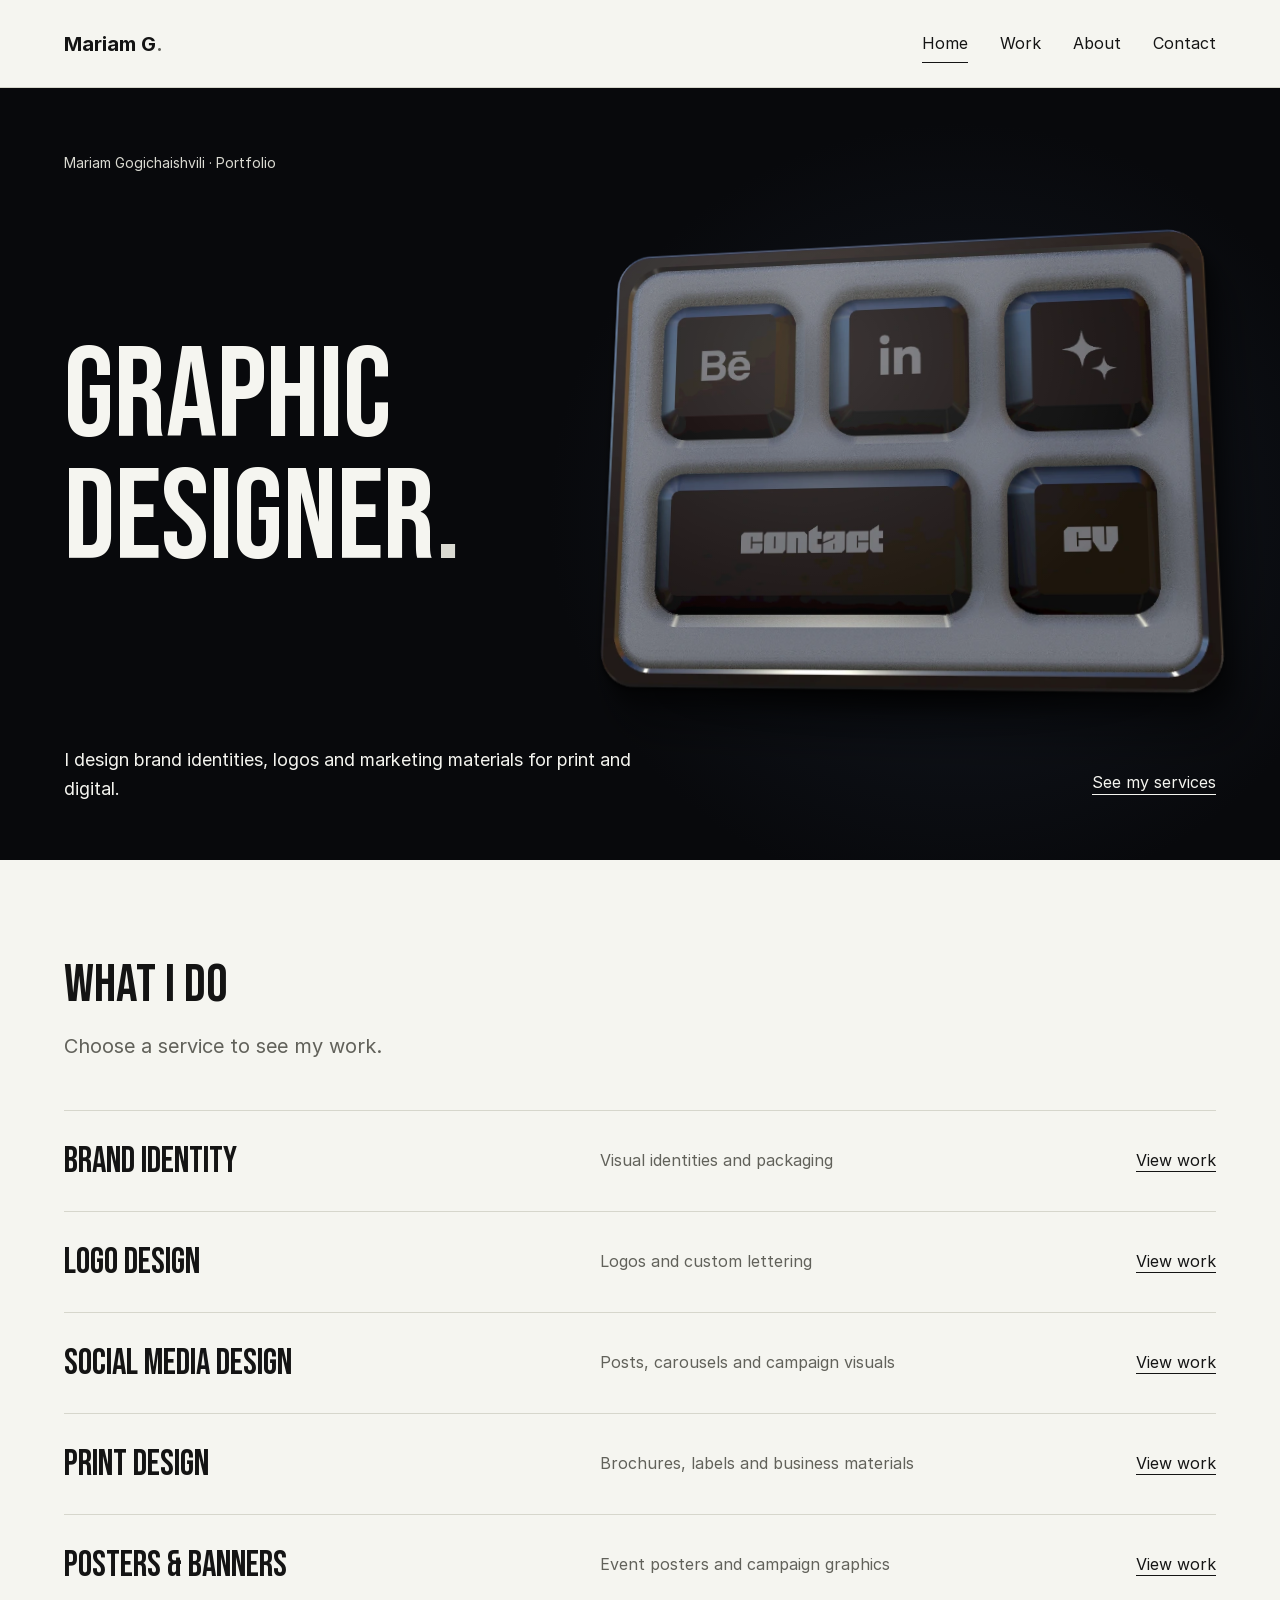
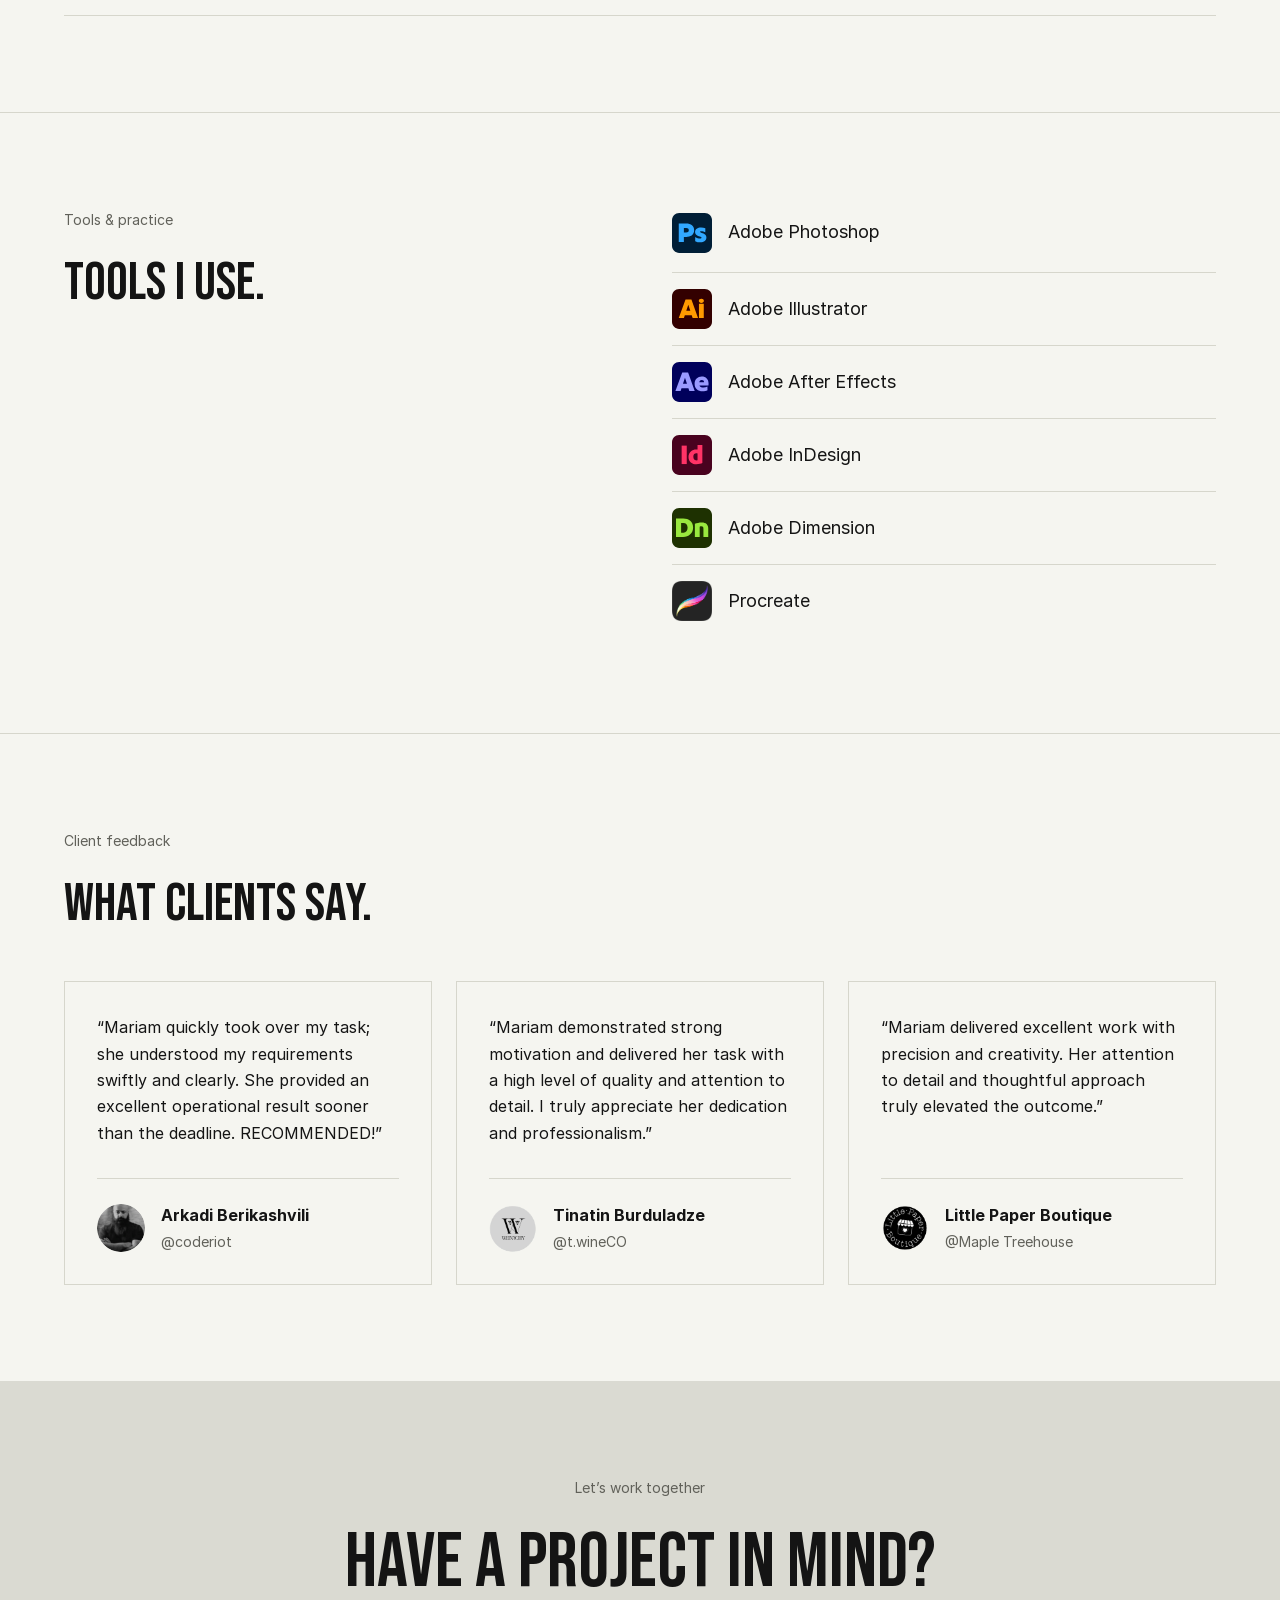
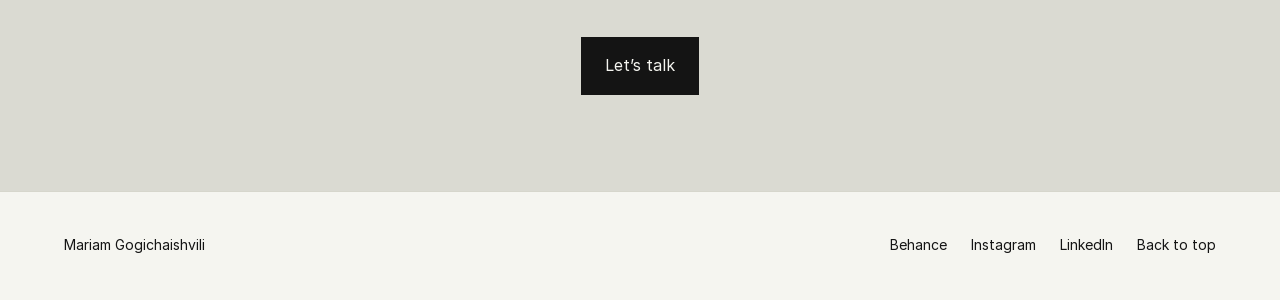
==== docs/index.html @ a71f530d "Simplify homepage into a clear service list" ====
<!doctype html><html lang="en"><head><meta charset="utf-8"><meta name="viewport" content="width=device-width,initial-scale=1"><meta name="color-scheme" content="light"><title>Graphic designer — Mariam Gogichaishvili</title><meta name="description" content="Mariam Gogichaishvili — graphic designer working across brand identity, print and digital design."><meta property="og:title" content="Graphic designer — Mariam Gogichaishvili"><meta property="og:description" content="Mariam Gogichaishvili — graphic designer working across brand identity, print and digital design."><meta property="og:type" content="website"><meta property="og:url" content="https://gogichaishvilimariam.github.io/M.Gogichaishvili/"><link rel="canonical" href="https://gogichaishvilimariam.github.io/M.Gogichaishvili/"><link rel="icon" href="./favicon.svg" type="image/svg+xml"><link rel="stylesheet" href="./site.css?v=10"><script src="./site.js?v=2" defer></script><link rel="stylesheet" href="./controller.css?v=4"><script src="./controller.js?v=2" defer></script></head><body id="top"><a class="skip-link" href="#main">Skip to content</a><header class="site-header"><a class="wordmark" href="./index.html" aria-label="Mariam Gogichaishvili — home">Mariam G<span aria-hidden="true">.</span></a><nav aria-label="Main navigation"><a href="./index.html" aria-current="page">Home</a><a href="./index.html#work">Work</a><a href="./about/">About</a><a href="./contact/">Contact</a></nav></header><main id="main"><section class="hero hero--controller section"><p class="eyebrow">Mariam Gogichaishvili · Portfolio</p><div class="hero-layout"><h1>Graphic <br>Designer<span class="hero-dot" aria-hidden="true">.</span></h1><div class="controller-stage controller-stage--hero"><nav class="controller-board" aria-label="Quick links"><img class="controller-base" src="./assets/controller.webp" width="944" height="699" alt="" loading="eager" fetchpriority="high" decoding="async"><a class="controller-key controller-key--behance" href="https://www.behance.net/gogichaishvili" aria-label="Behance" target="_blank" rel="noopener noreferrer" style="left:8.79237%;top:12.58941%;width:23.51695%;height:32.04578%;--bg-size:425.22523% 312.05357%;--bg-pos:11.49584% 18.52632%"><span class="controller-key-art" aria-hidden="true"></span><span class="controller-tooltip">Behance</span></a><a class="controller-key controller-key--linkedin" href="https://www.linkedin.com/in/gogichaishvili/" aria-label="LinkedIn" target="_blank" rel="noopener noreferrer" style="left:38.24153%;top:12.58941%;width:23.51695%;height:32.04578%;--bg-size:425.22523% 312.05357%;--bg-pos:50.00000% 18.52632%"><span class="controller-key-art" aria-hidden="true"></span><span class="controller-tooltip">LinkedIn</span></a><a class="controller-key controller-key--work" href="https://www.marketer.ge/vodka-made-in-guria/" aria-label="Read my feature in Marketer" target="_blank" rel="noopener noreferrer" style="left:67.58475%;top:12.58941%;width:23.51695%;height:32.04578%;--bg-size:425.22523% 312.05357%;--bg-pos:88.36565% 18.52632%"><span class="controller-key-art" aria-hidden="true"></span><span class="controller-tooltip">Featured in Marketer</span></a><a class="controller-key controller-key--contact" href="./contact/" aria-label="Contact" style="left:8.79237%;top:52.36052%;width:52.96610%;height:32.04578%;--bg-size:188.80000% 312.05357%;--bg-pos:18.69369% 77.05263%"><span class="controller-key-art" aria-hidden="true"></span><span class="controller-tooltip">Contact</span></a><a class="controller-key controller-key--cv" href="./assets/mariam-cv-2026.pdf" aria-label="View CV (PDF)" target="_blank" rel="noopener noreferrer" style="left:67.58475%;top:52.36052%;width:23.51695%;height:32.04578%;--bg-size:425.22523% 312.05357%;--bg-pos:88.36565% 77.05263%"><span class="controller-key-art" aria-hidden="true"></span><span class="controller-tooltip">View CV (PDF)</span></a></nav></div></div><div class="hero-bottom"><p class="lead">I design brand identities, logos and marketing materials for print and digital.</p><a class="text-link" href="#work">See my services</a></div></section><section class="section services-section" id="work"><div class="section-heading"><h2>What I do</h2><p class="lead">Choose a service to see my work.</p></div><ul class="services-list"><li><a href="./branding/"><h3>Brand identity</h3><span>Visual identities and packaging</span><span class="service-action">View work</span></a></li><li><a href="./logos/"><h3>Logo design</h3><span>Logos and custom lettering</span><span class="service-action">View work</span></a></li><li><a href="./social-media/"><h3>Social media design</h3><span>Posts, carousels and campaign visuals</span><span class="service-action">View work</span></a></li><li><a href="./print-design/"><h3>Print design</h3><span>Brochures, labels and business materials</span><span class="service-action">View work</span></a></li><li><a href="./bannerposter/"><h3>Posters &amp; banners</h3><span>Event posters and campaign graphics</span><span class="service-action">View work</span></a></li></ul></section><section class="section tools-section"><div><p class="eyebrow">Tools & practice</p><h2>Tools I use.</h2></div><ul class="tool-list"><li><img class="tool-logo" src="./assets/tool-logos/photoshop.svg" alt="" aria-hidden="true" width="40" height="40" loading="lazy"><span><span class=tool-vendor>Adobe </span>Photoshop</span></li><li><img class="tool-logo" src="./assets/tool-logos/illustrator.svg" alt="" aria-hidden="true" width="40" height="40" loading="lazy"><span><span class=tool-vendor>Adobe </span>Illustrator</span></li><li><img class="tool-logo" src="./assets/tool-logos/after-effects.svg" alt="" aria-hidden="true" width="40" height="40" loading="lazy"><span><span class=tool-vendor>Adobe </span>After Effects</span></li><li><img class="tool-logo" src="./assets/tool-logos/indesign.svg" alt="" aria-hidden="true" width="40" height="40" loading="lazy"><span><span class=tool-vendor>Adobe </span>InDesign</span></li><li><img class="tool-logo" src="./assets/tool-logos/dimension.svg" alt="" aria-hidden="true" width="40" height="40" loading="lazy"><span><span class=tool-vendor>Adobe </span>Dimension</span></li><li><img class="tool-logo" src="./assets/tool-logos/procreate.png" alt="" aria-hidden="true" width="40" height="40" loading="lazy"><span>Procreate</span></li></ul></section><section class="section"><div class="section-heading"><p class="eyebrow">Client feedback</p><h2>What clients say.</h2></div><div class="feedback-grid"><figure class="feedback"><blockquote><p>“Mariam quickly took over my task; she understood my requirements swiftly and clearly. She provided an excellent operational result sooner than the deadline. RECOMMENDED!”</p></blockquote><figcaption><img class="" src="./assets/b6eedaa345970c6c2993.webp" alt="Arkadi Berikashvili" width="285" height="285" loading="lazy" decoding="async"><span><strong>Arkadi Berikashvili</strong><span>@coderiot</span></span></figcaption></figure><figure class="feedback"><blockquote><p>“Mariam demonstrated strong motivation and delivered her task with a high level of quality and attention to detail. I truly appreciate her dedication and professionalism.”</p></blockquote><figcaption><img class="" src="./assets/21bef71f6780d4f4907f.webp" alt="Tinatin Burduladze" width="300" height="300" loading="lazy" decoding="async"><span><strong>Tinatin Burduladze</strong><span>@t.wineCO</span></span></figcaption></figure><figure class="feedback"><blockquote><p>“Mariam delivered excellent work with precision and creativity. Her attention to detail and thoughtful approach truly elevated the outcome.”</p></blockquote><figcaption><img class="" src="./assets/5269c9efb7cc2b4a752d.webp" alt="Little Paper Boutique" width="300" height="300" loading="lazy" decoding="async"><span><strong>Little Paper Boutique</strong><span>@Maple Treehouse</span></span></figcaption></figure></div></section><section class="contact-cta section"><p class="eyebrow">Let’s work together</p><h2>Have a project in mind?</h2><a class="button" href="./contact/">Let’s talk</a></section></main><footer class="site-footer"><a href="./index.html">Mariam Gogichaishvili</a><div><a href="https://www.behance.net/gogichaishvili" target="_blank" rel="noopener noreferrer">Behance</a><a href="https://www.instagram.com/candy_flyn/" target="_blank" rel="noopener noreferrer">Instagram</a><a href="https://www.linkedin.com/in/gogichaishvili/" target="_blank" rel="noopener noreferrer">LinkedIn</a><a href="#top">Back to top</a></div></footer><dialog class="lightbox" aria-label="Image viewer"><div class="lightbox-bar"><span class="lightbox-count" aria-live="polite"></span><button type="button" data-close aria-label="Close image viewer">Close ×</button></div><div class="lightbox-stage"><button type="button" data-prev aria-label="Previous image">←</button><img alt=""><button type="button" data-next aria-label="Next image">→</button></div><p class="lightbox-caption"></p></dialog></body></html>
---- docs/site.css ----
@font-face{font-family:Inter;src:url(assets/61418a355f78855349d1.woff2) format('woff2');font-weight:400;font-style:normal;font-display:swap}@font-face{font-family:Inter;src:url(assets/cd48ba5f964ee1a0e83d.woff2) format('woff2');font-weight:700;font-style:normal;font-display:swap}@font-face{font-family:'Bebas Neue';src:url(assets/48aac96d34caf5eada42.woff2) format('woff2');font-weight:400;font-style:normal;font-display:swap}
:root{--paper:#f5f5f0;--ink:#141414;--muted:#61615a;--line:#d6d6cc;--surface:#e7e7df;--accent:#dadad2;--space-1:8px;--space-2:16px;--space-3:24px;--space-4:32px;--space-6:48px;--space-8:64px;--space-12:96px;--max:1440px;--gutter:clamp(24px,5vw,80px);--ease:cubic-bezier(.22,1,.36,1);--duration:220ms;color-scheme:light}*{box-sizing:border-box}[hidden]{display:none!important}html{scroll-behavior:smooth;scroll-padding-top:120px}body{margin:0;background:var(--paper);color:var(--ink);font-family:Inter,Arial,sans-serif;font-size:16px;line-height:1.6;-webkit-font-smoothing:antialiased}a{color:inherit;text-decoration:none}button{font:inherit;color:inherit}button,a{-webkit-tap-highlight-color:transparent}button{cursor:pointer}button:disabled{cursor:default}a:focus-visible,button:focus-visible,summary:focus-visible{outline:2px solid var(--ink);outline-offset:6px}::selection{background:var(--ink);color:var(--paper)}img{display:block;width:100%;height:auto}figure,p,h1,h2,h3,blockquote{margin:0}h1,h2,h3{font-family:'Bebas Neue','Arial Narrow',Arial,sans-serif;font-weight:400;letter-spacing:normal;line-height:1.08;text-wrap:balance}h1{font-size:clamp(64px,7.8vw,112px)}h2{font-size:clamp(40px,4.2vw,64px)}h3{font-size:32px}p{max-width:68ch}main{min-height:60vh}section[id],article[id]{scroll-margin-top:120px}.section,.site-header,.site-footer,.category-nav,.project-index{width:min(100%,var(--max));margin-inline:auto;padding-inline:var(--gutter)}.section{padding-block:var(--space-12)}.eyebrow{font-size:14px;line-height:1.5;color:var(--muted);margin-bottom:var(--space-3)}.lead{font-size:20px;line-height:1.6;max-width:55ch}.supporting{font-size:14px;line-height:1.5;color:var(--muted)}.section-heading{margin-bottom:var(--space-6);max-width:800px}.site-header{min-height:88px;display:flex;align-items:center;justify-content:space-between;gap:24px;border-bottom:1px solid var(--line)}.wordmark{font-weight:700;font-size:20px;white-space:nowrap}.wordmark span{color:var(--muted)}.site-header nav{display:flex;gap:32px;align-items:center}.site-header nav a{font-size:16px;padding-block:10px;position:relative}.site-header nav a::after{content:'';position:absolute;inset:auto 0 3px;height:1px;background:currentColor;transform:scaleX(0);transform-origin:left;transition:transform var(--duration) var(--ease)}.site-header nav a:hover::after,.site-header nav a[aria-current]::after{transform:scaleX(1)}.category-nav{display:flex;gap:24px;flex-wrap:wrap;padding-block:20px;border-bottom:1px solid var(--line)}.category-nav a{font-size:14px;color:var(--muted)}.category-nav a[aria-current]{color:var(--ink);text-decoration:underline;text-underline-offset:6px}.category-nav a:hover{color:var(--ink)}.skip-link{position:fixed;top:8px;left:16px;z-index:100;background:var(--ink);color:var(--paper);padding:12px 20px;transform:translateY(-200%)}.skip-link:focus{transform:translateY(0)}.hero{background:var(--ink);color:var(--paper);padding-block:80px;min-height:680px;display:flex;flex-direction:column;justify-content:space-between}.hero .eyebrow{color:var(--accent)}.hero h1{font-size:clamp(100px,14vw,200px);line-height:.95}.hero-dot{color:var(--accent)}.hero-bottom{display:flex;justify-content:space-between;align-items:end;gap:32px;margin-top:48px}.hero-bottom .text-link{white-space:nowrap}.hero .lead{font-size:18px;line-height:1.65}.text-link{display:inline-block;font-size:16px;text-decoration:underline;text-underline-offset:6px;text-decoration-thickness:1px;padding-block:8px;transition:opacity var(--duration)}.text-link:hover{opacity:.65}.work-grid{display:grid;grid-template-columns:repeat(2,minmax(0,1fr));gap:48px 32px}.work-card{display:block;min-width:0}.work-cover{overflow:hidden;aspect-ratio:4/3;background:var(--surface)}.work-cover img{width:100%;height:100%;object-fit:contain;transition:transform 500ms var(--ease)}.work-card:hover .work-cover img{transform:scale(1.025)}.work-card-title{display:flex;align-items:center;justify-content:space-between;gap:16px;margin-top:24px}.work-card-title>span{font-size:28px;transition:transform var(--duration)}.work-card:hover .work-card-title>span{transform:translate(3px,-3px)}.work-card p{color:var(--muted);font-size:16px;margin-top:8px}.category-previews{margin-top:48px;border-top:1px solid var(--line);padding-top:20px}.category-previews summary,.motion-study summary{cursor:pointer;font-size:16px;padding-block:12px}.category-previews>div{display:grid;gap:16px;margin-top:16px}.category-previews img{height:auto}.tools-section{display:grid;grid-template-columns:1fr 1fr;gap:64px;border-block:1px solid var(--line)}.tool-list{list-style:none;padding:0;margin:0}.tool-list li{padding-block:16px;border-bottom:1px solid var(--line);font-size:18px}.tool-list li:first-child{padding-top:0}.tool-list li:last-child{border:0}.feedback-grid{display:grid;grid-template-columns:repeat(3,minmax(0,1fr));gap:32px}.feedback{display:flex;flex-direction:column;justify-content:space-between;gap:32px;border-top:1px solid var(--line);padding-top:24px}.feedback blockquote p{font-size:16px;line-height:1.75}.feedback figcaption{display:flex;gap:16px;align-items:center}.feedback figcaption img{width:48px;height:48px;object-fit:contain;border-radius:50%}.feedback figcaption strong{display:block;font-weight:700;font-size:14px}.feedback figcaption span span{display:block;font-size:14px;color:var(--muted)}.case-grid{display:grid;grid-template-columns:1fr 1fr;gap:32px}.case-card{min-width:0}.case-card>img{aspect-ratio:4/3;object-fit:contain;background:var(--surface)}.case-card h3{display:flex;justify-content:space-between;margin-top:24px}.case-card p{font-size:14px;color:var(--muted);margin-top:8px}.motion-study{border-top:1px solid var(--line);margin-top:48px;padding-top:16px}.motion-study video{display:block;width:100%;max-height:700px;background:#111;margin-block:16px;aspect-ratio:16/9}.page-intro{padding-bottom:64px}.page-intro .lead{margin-top:24px;color:var(--muted)}.project-index{display:flex;gap:16px;flex-wrap:wrap;padding-bottom:48px}.project-index a{font-size:14px;border:1px solid var(--line);padding:10px 16px;border-radius:2px;transition:background var(--duration),color var(--duration)}.project-index a:hover{background:var(--ink);color:var(--paper)}.project{border-top:1px solid var(--line)}.project-header{display:flex;justify-content:space-between;align-items:end;gap:32px;margin-bottom:32px}.project-header .eyebrow{margin-bottom:12px}.project-type{font-size:14px;color:var(--muted);white-space:nowrap}.project-copy{columns:2;column-gap:48px;margin-bottom:48px}.project-copy p{break-inside:avoid;margin-bottom:16px;font-size:16px;line-height:1.75}.project-copy p:last-child{margin-bottom:0}.gallery{display:grid;grid-template-columns:repeat(2,minmax(0,1fr));gap:24px}.gallery figure{min-width:0}.gallery-open{position:relative;display:flex;align-items:center;justify-content:center;aspect-ratio:4/3;background:var(--surface);overflow:hidden}.gallery-open img{height:100%;object-fit:contain}.image-hint{position:absolute;right:12px;bottom:12px;padding:6px 12px;background:var(--paper);color:var(--ink);font-size:14px;border:1px solid var(--line);transition:background var(--duration),color var(--duration)}.gallery-open:hover .image-hint{background:var(--ink);color:var(--paper)}.gallery figcaption{font-size:13px;line-height:18px;color:var(--muted);margin-top:8px}.next-category{border-top:1px solid var(--line)}.next-category>a{font-family:'Bebas Neue',Arial,sans-serif;font-size:clamp(40px,5vw,72px);display:flex;justify-content:space-between;gap:24px;align-items:center;line-height:1.2}.next-category>a:hover span{transform:translateX(8px)}.next-category span{transition:transform var(--duration)}.about-layout{display:grid;grid-template-columns:.85fr 1.15fr;gap:64px;align-items:start;padding-top:0}.about-layout>figure{background:var(--surface)}.about-layout img{max-height:800px;object-fit:contain}.prose h2{font-size:40px;margin-bottom:24px}.prose p{margin-bottom:40px;font-size:18px;line-height:1.75}.contact-layout{padding-top:0;display:grid;grid-template-columns:1.4fr 1fr;gap:64px}.contact-layout h2{font-size:32px;margin-bottom:24px}.email-link{font-size:clamp(18px,2.3vw,30px);line-height:1.5;overflow-wrap:anywhere;display:block;text-decoration:underline;text-underline-offset:6px}.copy-email{border:0;background:none;padding-inline:0;margin-top:16px}.social-list{list-style:none;padding:0;margin:0}.social-list li{border-top:1px solid var(--line)}.social-list a{display:flex;justify-content:space-between;align-items:center;font-size:18px;padding-block:16px}.contact-cta{background:var(--accent);text-align:center}.contact-cta .eyebrow{margin-inline:auto}.contact-cta h2{font-size:clamp(48px,6vw,88px)}.button{display:inline-flex;gap:40px;align-items:center;justify-content:space-between;padding:16px 24px;margin-top:32px;background:var(--ink);color:var(--paper);font-size:16px;min-height:56px;transition:background var(--duration)}.button:hover{background:#3a3a35}.site-footer{display:flex;justify-content:space-between;gap:24px;padding-block:32px;border-top:1px solid var(--line);font-size:14px}.site-footer>div{display:flex;gap:24px;flex-wrap:wrap}.site-footer a:hover{text-decoration:underline;text-underline-offset:4px}.lightbox{border:0;padding:24px;width:calc(100% - 48px);height:calc(100% - 48px);max-width:1600px;max-height:1100px;background:var(--paper);color:var(--ink);overscroll-behavior:contain}.lightbox::backdrop{background:rgba(0,0,0,.88)}.lightbox-bar{display:flex;align-items:center;justify-content:space-between;gap:16px;height:44px;font-size:14px}.lightbox button{border:1px solid var(--line);background:var(--paper);padding:8px 16px;min-height:44px;font-size:16px}.lightbox-stage{height:calc(100% - 100px);display:grid;grid-template-columns:48px minmax(0,1fr) 48px;align-items:center;gap:16px}.lightbox-stage>button{padding:0;width:48px;height:48px}.lightbox-stage img{height:100%;width:100%;object-fit:contain;min-height:0}.lightbox-caption{font-size:14px;line-height:21px;margin-top:16px}.lightbox-open{overflow:hidden}
@media(prefers-reduced-motion:no-preference){.reveal-ready{opacity:0;transform:translateY(16px);transition:opacity 550ms var(--ease),transform 550ms var(--ease)}.reveal-ready.is-visible{opacity:1;transform:none}}
@media(min-width:1441px){.hero{min-height:760px}}@media(max-width:1023px){.section{padding-block:64px}.feedback-grid{grid-template-columns:1fr}.feedback{gap:24px}.feedback blockquote p{max-width:72ch}.about-layout,.contact-layout{gap:32px}.hero{min-height:600px}.hero-bottom{align-items:start}.project-copy{columns:1}.tools-section{gap:32px}.site-footer{flex-direction:column}.page-intro{padding-bottom:48px}}
@media(max-width:767px){:root{--gutter:24px}html{scroll-padding-top:24px}body{font-size:16px;line-height:25px}h1{font-size:32px;line-height:38px}h2{font-size:26px;line-height:32px}h3{font-size:20px;line-height:26px}.section{padding-block:48px}.section-heading{margin-bottom:32px}.eyebrow{font-size:14px;line-height:21px;margin-bottom:16px}.lead{font-size:18px;line-height:28px}.site-header{min-height:112px;flex-direction:column;align-items:flex-start;justify-content:center;gap:8px;padding-block:16px}.site-header nav{width:100%;justify-content:space-between;gap:12px}.site-header nav a{font-size:16px;line-height:20px;padding-block:10px}.wordmark{font-size:20px;line-height:26px}.category-nav{gap:12px 24px;padding-block:16px}.category-nav a{font-size:14px;line-height:21px}.hero{min-height:420px;padding-block:48px}.hero h1{font-size:36px;line-height:42px}.hero-bottom{display:block;margin-top:32px}.hero .lead{font-size:18px;line-height:28px}.hero-bottom .text-link{margin-top:24px}.work-grid,.case-grid,.gallery,.tools-section,.about-layout,.contact-layout{grid-template-columns:1fr;gap:32px}.work-card-title{margin-top:16px}.work-card-title>span{font-size:24px}.work-card p{font-size:16px;line-height:25px}.tools-section h2{max-width:16ch}.tool-list li{font-size:16px;line-height:25px;padding-block:12px}.feedback-grid{gap:32px}.feedback blockquote p{font-size:16px;line-height:25px}.case-card h3{margin-top:16px}.case-card p{font-size:14px;line-height:21px}.page-intro{padding-bottom:32px}.page-intro .lead{margin-top:16px}.project-index{gap:12px;padding-bottom:32px}.project-index a{font-size:14px;line-height:21px;min-height:44px}.project-header{display:block;margin-bottom:24px}.project-type{margin-top:12px;font-size:14px;line-height:21px}.project-copy{margin-bottom:32px}.project-copy p{font-size:16px;line-height:25px;margin-bottom:16px}.gallery{gap:24px}.gallery figcaption{font-size:13px;line-height:18px}.gallery-open{aspect-ratio:auto;min-height:220px}.gallery-open img{height:auto;max-height:560px;object-fit:contain}.next-category>a{font-size:26px;line-height:32px}.about-layout,.contact-layout{padding-top:0}.prose h2,.contact-layout h2{font-size:26px;line-height:32px;margin-bottom:16px}.prose p{font-size:16px;line-height:25px;margin-bottom:32px}.email-link{font-size:18px;line-height:28px}.contact-layout .social-list a{font-size:16px;line-height:25px;min-height:56px}.contact-cta h2{font-size:32px;line-height:38px}.button{margin-top:24px}.site-footer{padding-block:24px;gap:16px;font-size:14px;line-height:21px}.site-footer>div{gap:16px 24px}.site-footer a{padding-block:6px}.lightbox{width:100%;height:100%;max-height:100%;padding:16px;margin:0}.lightbox-stage{grid-template-columns:40px minmax(0,1fr) 40px;gap:4px;height:calc(100% - 130px)}.lightbox-stage>button{width:40px;height:44px}.lightbox-caption{font-size:14px;line-height:21px}.image-hint{font-size:14px;line-height:21px}.motion-study video{aspect-ratio:4/3}.supporting{font-size:14px;line-height:21px}section[id],article[id]{scroll-margin-top:24px}}
@media(prefers-reduced-motion:reduce){html{scroll-behavior:auto}*,*::before,*::after{animation:none!important;transition:none!important}.reveal-ready{opacity:1;transform:none}}


/* Software marks share one optical size and alignment. */
.tool-list li{display:flex;align-items:center;gap:16px;min-height:64px}.tool-list .tool-logo{width:40px;height:40px;flex:0 0 40px;object-fit:contain}.about-layout>figure:has(img[src$="mariam-portrait.png"]){background:#0c1013}
@media(max-width:767px){.tool-list li{min-height:64px}.tool-list .tool-logo{width:36px;height:36px;flex-basis:36px}}

/* Editorial feature on the About page. */
.press-feature{margin-top:40px;padding-top:32px;border-top:1px solid var(--line)}.prose .press-feature .eyebrow{font-size:14px;line-height:21px;margin-bottom:12px}.press-feature h3{margin-bottom:12px}.prose .press-feature p:not(.eyebrow){font-size:16px;line-height:25px;margin-bottom:16px}.press-feature .supporting{display:block;margin-top:8px}

/* Shared component system — see DESIGN_SYSTEM.md. */
:root{--project-surface:#dbdad2;--control-height:44px}
.work-cover,.gallery-open{background:var(--project-surface)}
.work-grid>*,.gallery>*,.hero-layout>*,.about-layout>*,.contact-layout>*,.controller-section>*{min-width:0}
.section-heading h2{max-width:22ch}
.site-header nav a,.category-nav a,.site-footer a{min-height:var(--control-height);display:inline-flex;align-items:center}
.category-nav{gap:8px 24px}
.project-index a{min-height:var(--control-height);display:inline-flex;align-items:center;gap:16px}
.feedback-grid{gap:24px;align-items:stretch}
.feedback{padding:32px;border:1px solid var(--line);gap:32px;background:transparent}
.feedback blockquote p{font-size:16px;line-height:1.65}
.feedback figcaption{padding-top:24px;border-top:1px solid var(--line);align-items:center}
.feedback figcaption>img{flex:0 0 48px;width:48px;height:48px}
.feedback figcaption>span{min-width:0;overflow-wrap:anywhere}
.feedback figcaption strong{font-size:16px;line-height:24px}
.feedback figcaption span span{margin-top:4px;line-height:21px}
.contact-layout{grid-template-columns:minmax(0,1.4fr) minmax(260px,1fr);gap:32px;align-items:stretch}
.contact-layout>div{padding:32px;border:1px solid var(--line)}
.contact-layout h2{font-size:26px;line-height:32px;margin-bottom:24px}
.email-link{font-size:clamp(18px,1.8vw,26px);line-height:1.5;overflow-wrap:anywhere;text-decoration-thickness:1px}
.email-link>span{display:inline-block}
.copy-email{min-height:44px;margin-top:24px}
.contact-layout [data-copy-status]:empty{display:none}
.social-list li:first-child{border-top:0}
.social-list a{min-height:56px;font-size:16px;gap:16px}
.social-list a:hover{text-decoration:underline;text-underline-offset:5px}
.prose,.project-copy{overflow-wrap:break-word}
@media(max-width:1023px){
 .contact-layout{grid-template-columns:1fr}
 .feedback-grid{grid-template-columns:1fr}
 .feedback{gap:24px}
 .feedback blockquote p{max-width:none}
 .about-layout{grid-template-columns:1fr;gap:32px}
 .about-layout>figure{max-width:520px}
}
@media(max-width:767px){
 .site-header{gap:12px}
 .site-header nav{gap:4px 12px;flex-wrap:wrap}
 .site-header nav a{padding-block:12px}
 .category-nav{gap:4px 20px}
 .section-heading{margin-bottom:24px}
 .section-heading h2{max-width:none}
 .feedback-grid{gap:16px}
 .feedback{padding:24px;gap:24px}
 .feedback blockquote p{font-size:16px;line-height:25px}
 .feedback figcaption{padding-top:20px;gap:12px}
 .feedback figcaption>img{flex-basis:40px;width:40px;height:40px}
 .feedback figcaption strong{font-size:14px;line-height:21px}
 .feedback figcaption span span{font-size:14px;line-height:21px}
 .contact-layout{gap:16px}
 .contact-layout>div{padding:24px}
 .contact-layout h2{font-size:20px;line-height:26px;margin-bottom:16px}
 .email-link{font-size:18px;line-height:28px}
 .copy-email{margin-top:16px}
 .project-index{gap:8px}
 .project-index a{padding:10px 12px}
 .gallery-open{min-height:0}
 .gallery-open img{max-height:none}
 .site-footer>div{gap:4px 20px}
 .controller-section{gap:24px}
 .lightbox-stage{grid-template-columns:32px minmax(0,1fr) 32px}
 .lightbox-stage>button{width:32px}
}


/* Four-image previews with a native, keyboard-accessible disclosure. */
.gallery-more{margin-top:24px;border-top:1px solid var(--line)}
.gallery-more>summary{display:flex;align-items:center;justify-content:space-between;gap:24px;list-style:none;cursor:pointer;min-height:56px;padding:16px 0;font-size:16px;line-height:24px}
.gallery-more>summary::-webkit-details-marker{display:none}
.gallery-more>summary:hover{text-decoration:underline;text-underline-offset:5px}
.gallery-more .less-label{display:none}
.gallery-more[open] .more-label{display:none}
.gallery-more[open] .less-label{display:inline}
.gallery-chevron{font-size:24px;transition:transform 180ms ease}
.gallery-more[open] .gallery-chevron{transform:rotate(180deg)}
.gallery-more>.gallery{padding-top:8px}
.case-source{margin-bottom:32px}
@media(max-width:767px){.gallery-more{margin-top:16px}.case-source{margin-bottom:24px}}
@media print{.gallery-more::details-content{content-visibility:visible}.gallery-more>.gallery{display:grid}}


/* Mobile composition: same typefaces, calmer density, no emoji link icons. */
html{-webkit-text-size-adjust:100%;text-size-adjust:100%}
.gallery-chevron{display:none}
.gallery-more>summary{justify-content:center;text-decoration:underline;text-underline-offset:5px}
.work-card-title>span:empty{display:none}
@media(max-width:767px){
 .site-header{min-height:0;padding-block:16px 8px;gap:8px}
 .site-header nav{display:grid;grid-template-columns:repeat(4,minmax(0,1fr));gap:4px}
 .site-header nav a{justify-content:center;font-size:16px;line-height:20px;padding:12px 0}
 .site-header nav a:first-child{justify-content:flex-start}
 .site-header nav a:last-child{justify-content:flex-end}
 .site-header nav a::after{bottom:5px}
 .page-intro{padding-top:32px;padding-bottom:24px}
 .page-intro .lead{margin-top:16px;font-size:16px;line-height:25px}
 .hero--controller .eyebrow{font-size:14px;line-height:21px;margin-bottom:16px}
 .hero--controller h1{font-size:36px;line-height:42px}
 .hero--controller h1 br{display:none}
 .hero--controller .hero-bottom{margin-top:0}
 .hero--controller .lead{font-size:16px;line-height:25px;max-width:34ch}
 .hero--controller .lead br{display:none}
 .hero--controller .hero-bottom .text-link{margin-top:12px;min-height:44px;font-size:16px;line-height:20px;padding-block:12px}
 .tools-section{gap:24px}
 .tools-section h2{max-width:none}
 .tool-list{display:grid;grid-template-columns:repeat(2,minmax(0,1fr));gap:0 16px}
 .tool-list li,.tool-list li:first-child,.tool-list li:last-child{min-width:0;min-height:64px;padding:12px 0;border-bottom:1px solid var(--line);gap:10px;font-size:14px;line-height:21px}
 .tool-list .tool-logo{width:28px;height:28px;flex-basis:28px}
 .tool-list li>span{min-width:0}
 .tool-vendor{display:none}
 .feedback{padding:20px;gap:20px}
 .feedback figcaption{padding-top:16px}
 .contact-layout{padding-top:0;padding-bottom:40px;gap:24px}
 .contact-layout>div{border:0;border-top:1px solid var(--line);padding:24px 0 0}
 .email-link{font-size:16px;line-height:25px;letter-spacing:normal;overflow-wrap:anywhere}
 .contact-layout h2{margin-bottom:12px}
 .copy-email{margin-top:8px;font-size:14px;line-height:21px;min-height:44px}
 .social-list a{min-height:48px;padding:12px 0;font-size:16px;line-height:24px}
 .site-footer{padding-block:24px;gap:12px}
 .site-footer>a{font-size:14px;line-height:21px;min-height:32px;padding:0}
 .site-footer>div{display:grid;grid-template-columns:repeat(2,minmax(0,1fr));gap:0 16px;width:100%}
 .site-footer>div a{font-size:14px;line-height:21px;min-height:44px;padding:10px 0}
 .controller-section{padding-block:40px;gap:16px}
 .controller-section .eyebrow{margin-bottom:8px}
 .category-nav{gap:0 20px;padding-block:12px}
 .category-nav a{min-height:40px}
 .project-index{gap:8px;padding-bottom:24px}
 .project-header{margin-bottom:20px}
 .project-copy{margin-bottom:24px}
 .gallery-more{margin-top:16px}
}


/* Clear project entry points and readable case summaries. */
.featured-grid{display:grid;grid-template-columns:repeat(3,minmax(0,1fr));gap:32px}
.featured-grid>*{min-width:0}
.categories-section{border-top:1px solid var(--line)}
.project-facts{display:grid;grid-template-columns:repeat(3,minmax(0,1fr));gap:24px;margin:0 0 32px;padding:24px 0;border-block:1px solid var(--line)}
.project-facts>div{min-width:0}
.project-facts dt{font-size:14px;font-weight:700;margin-bottom:8px}
.project-facts dd{margin:0;font-size:16px;line-height:1.6;overflow-wrap:anywhere}
.related-work{margin-top:32px;padding-top:24px;border-top:1px solid var(--line);display:flex;flex-wrap:wrap;gap:8px 24px}
.related-work .eyebrow{width:100%;margin-bottom:0}
.profile-actions{display:flex;flex-wrap:wrap;gap:8px 24px;margin-top:16px}
.contact-cv{padding-top:0}
.contact-cv h2{font-size:26px;line-height:32px;margin-bottom:16px}
@media(max-width:767px){
 .featured-grid,.project-facts{grid-template-columns:1fr;gap:24px}
 .project-facts{padding-block:20px}
 .project-facts dd{line-height:25px}
 .profile-actions .text-link,.related-work .text-link{min-height:44px}
 .contact-cv h2{font-size:20px;line-height:26px}
 /* Put controls below the image instead of taking its horizontal space. */
 .lightbox-stage{grid-template-columns:1fr 1fr;grid-template-rows:minmax(0,1fr) 48px;gap:12px;height:calc(100% - 130px)}
 .lightbox-stage img{grid-column:1 / -1;grid-row:1;min-height:0}
 .lightbox-stage>button{grid-row:2;width:48px;height:48px}
 .lightbox-stage>[data-prev]{grid-column:1;justify-self:end}
 .lightbox-stage>[data-next]{grid-column:2;justify-self:start}
}

/* A compact service index replaces the homepage project grids. */
.services-section .section-heading .lead{margin-top:16px;color:var(--muted)}
.services-list{list-style:none;padding:0;margin:0;border-top:1px solid var(--line)}
.services-list li{border-bottom:1px solid var(--line)}
.services-list a{display:grid;grid-template-columns:1fr 1fr auto;align-items:center;gap:24px;padding:28px 0;min-height:100px}
.services-list h3{font-size:36px;line-height:1.2}
.services-list a>span{font-size:16px;color:var(--muted)}
.services-list .service-action{color:var(--ink);text-decoration:underline;text-underline-offset:5px}
.services-list a:hover h3{text-decoration:underline;text-underline-offset:6px}
@media(max-width:767px){.services-list a{grid-template-columns:minmax(0,1fr) auto;gap:8px 16px;padding:20px 0}.services-list h3{font-size:26px;line-height:32px}.services-list a>span:not(.service-action){grid-column:1 / -1;grid-row:2;font-size:14px;line-height:21px}.services-list .service-action{grid-column:2;grid-row:1;font-size:14px}}
---- docs/controller.css ----
.controller-section{display:grid;grid-template-columns:1fr 1fr;gap:48px;align-items:center;border-top:1px solid var(--line);overflow:hidden}.controller-heading h2{font-size:clamp(40px,5vw,72px)}.controller-stage{width:min(100%,460px);justify-self:center;perspective:1000px;padding:24px 0}.controller-board{position:relative;display:block;aspect-ratio:944/699;transform:rotateX(var(--rx,0deg)) rotateY(var(--ry,0deg));transition:transform 180ms ease-out;filter:drop-shadow(0 20px 18px #14141426)}.controller-base{width:100%;height:100%;pointer-events:none;user-select:none}.controller-key{position:absolute;display:block;border-radius:20%;outline-offset:4px;touch-action:manipulation;-webkit-tap-highlight-color:transparent}.controller-key--contact{border-radius:10%/20%}.controller-key-art{display:block;position:absolute;inset:0;border-radius:inherit;background-image:url(assets/controller.webp);background-size:var(--bg-size);background-position:var(--bg-pos);transition:transform 130ms ease,filter 130ms ease,box-shadow 130ms ease}.controller-key:hover .controller-key-art,.controller-key:focus-visible .controller-key-art{filter:brightness(1.08)}.controller-key:active .controller-key-art,.controller-key.is-pressed .controller-key-art{transform:translateY(2px) scale(.993);filter:brightness(.94);box-shadow:inset 0 3px 8px #0008}.controller-key:focus-visible{outline:3px solid #f0b959}.controller-tooltip{position:absolute;bottom:calc(100% + 10px);left:50%;transform:translate(-50%,4px);background:var(--ink);color:var(--paper);border:1px solid var(--line);border-radius:4px;padding:6px 10px;white-space:nowrap;font:14px/21px Inter,Arial,sans-serif;opacity:0;pointer-events:none;transition:opacity 150ms,transform 150ms;z-index:2}.controller-key:hover .controller-tooltip,.controller-key:focus-visible .controller-tooltip{opacity:1;transform:translate(-50%,0)}
@media(prefers-reduced-motion:no-preference){.controller-stage{animation:controller-float 6s ease-in-out infinite}@keyframes controller-float{0%,100%{transform:translateY(0)}50%{transform:translateY(-3px)}}}
@media(max-width:767px){.controller-section{grid-template-columns:1fr;gap:24px}.controller-heading h2{font-size:26px;line-height:32px}.controller-stage{width:min(100%,380px);padding:16px 0}.controller-tooltip{font-size:14px}.controller-key:active .controller-key-art{transform:translateY(2px) scale(.993)}}
@media(prefers-reduced-motion:reduce){.controller-stage,.controller-board,.controller-key-art,.controller-tooltip{animation:none;transition:none}.controller-board{transform:none}}
/* The landing page opens with the controller. */
.hero--controller{background:#08090c;width:100%;max-width:none;position:relative;overflow:hidden;padding-top:64px;padding-bottom:56px;min-height:720px}.hero--controller:before{content:'';position:absolute;width:70%;height:100%;right:-10%;top:0;background:radial-gradient(ellipse at 50% 55%,#24304466,transparent 65%);pointer-events:none}.hero--controller>*{position:relative}.hero-layout{display:grid;grid-template-columns:.85fr 1.15fr;align-items:center;gap:48px;width:100%}.hero--controller h1{font-size:clamp(72px,10vw,150px);line-height:.95}.controller-stage--hero{width:min(100%,610px);padding-top:36px;padding-bottom:36px;transform-origin:center}.controller-stage--hero .controller-board{filter:drop-shadow(0 30px 25px #0009)}.controller-base{position:relative;z-index:1}.controller-key{z-index:2}.hero--controller .hero-bottom{margin-top:24px}.hero--controller .controller-tooltip{background:#f5f5f0;color:#141414;border-color:#f5f5f0}.hero--controller .controller-key:focus-visible{outline-color:#e9bd80}
@media(max-width:1023px){.hero-layout{gap:24px}.hero--controller{min-height:600px}.controller-stage--hero{padding-top:32px}}
@media(max-width:767px){.hero--controller{min-height:auto;padding-top:40px;padding-bottom:40px}.hero-layout{grid-template-columns:1fr;gap:0}.hero--controller h1{font-size:36px;line-height:42px}.controller-stage--hero{width:min(100%,420px);padding-top:32px;padding-bottom:24px}.hero--controller .hero-bottom{margin-top:16px}.hero--controller:before{width:140%;right:-20%;height:75%;top:10%}}

button.controller-key{padding:0;border:0;background:transparent;font:inherit}.controller-key[aria-disabled="true"]{cursor:default}

/* Gentle perspective and moving surface light. */
.controller-board{transform:rotateX(var(--rx,9deg)) rotateY(var(--ry,-8deg));transition:transform 500ms cubic-bezier(.2,.7,.2,1);isolation:isolate}.controller-board:after{content:"";position:absolute;inset:0;border-radius:7%;z-index:3;pointer-events:none;background:radial-gradient(ellipse at var(--lx,35%) var(--ly,25%),#ffffff24,transparent 65%);mix-blend-mode:screen;-webkit-mask:url(assets/controller.webp) center/100% 100% no-repeat;mask:url(assets/controller.webp) center/100% 100% no-repeat}.controller-stage--hero .controller-board{filter:drop-shadow(5px 24px 16px #000b) drop-shadow(0 2px 2px #0008)}.controller-key-art{transition:transform 110ms ease-out,filter 180ms ease,box-shadow 110ms ease-out}.controller-key:focus-visible{outline-offset:5px}@media(prefers-reduced-motion:reduce){.controller-board{transform:none;transition:none}}


/* Layered contact and ambient shadows give the controller visible weight. */
.controller-stage{position:relative;isolation:isolate}
.controller-stage:before{content:"";position:absolute;z-index:-1;left:12%;right:8%;bottom:5%;height:12%;border-radius:50%;background:radial-gradient(ellipse,#0007 0%,#0003 40%,transparent 72%);filter:blur(12px);transform:translateY(16px);pointer-events:none}
.controller-stage--hero:before{background:radial-gradient(ellipse,#000e 0%,#0008 40%,transparent 72%);filter:blur(14px)}
.controller-board,.controller-stage--hero .controller-board{filter:drop-shadow(0 3px 2px #0009) drop-shadow(7px 15px 7px #0006) drop-shadow(14px 34px 20px #0006)}
@media(max-width:767px){.controller-stage--hero{width:min(100%,420px);padding-top:24px;padding-bottom:32px}.controller-board,.controller-stage--hero .controller-board{filter:drop-shadow(0 2px 1px #0009) drop-shadow(4px 9px 5px #0006) drop-shadow(8px 20px 12px #0006)}}


@media(max-width:767px){
 .hero--controller{padding-top:28px;padding-bottom:28px;min-height:0}
 .hero-layout{gap:0}
 .controller-stage--hero{width:min(100%,300px);padding-top:20px;padding-bottom:24px}
 .controller-section .controller-stage{width:min(100%,280px);padding-block:12px}
 .controller-stage{animation:none}
 .controller-board{transform:rotateX(5deg) rotateY(-4deg)}
 .controller-tooltip{display:none}
}
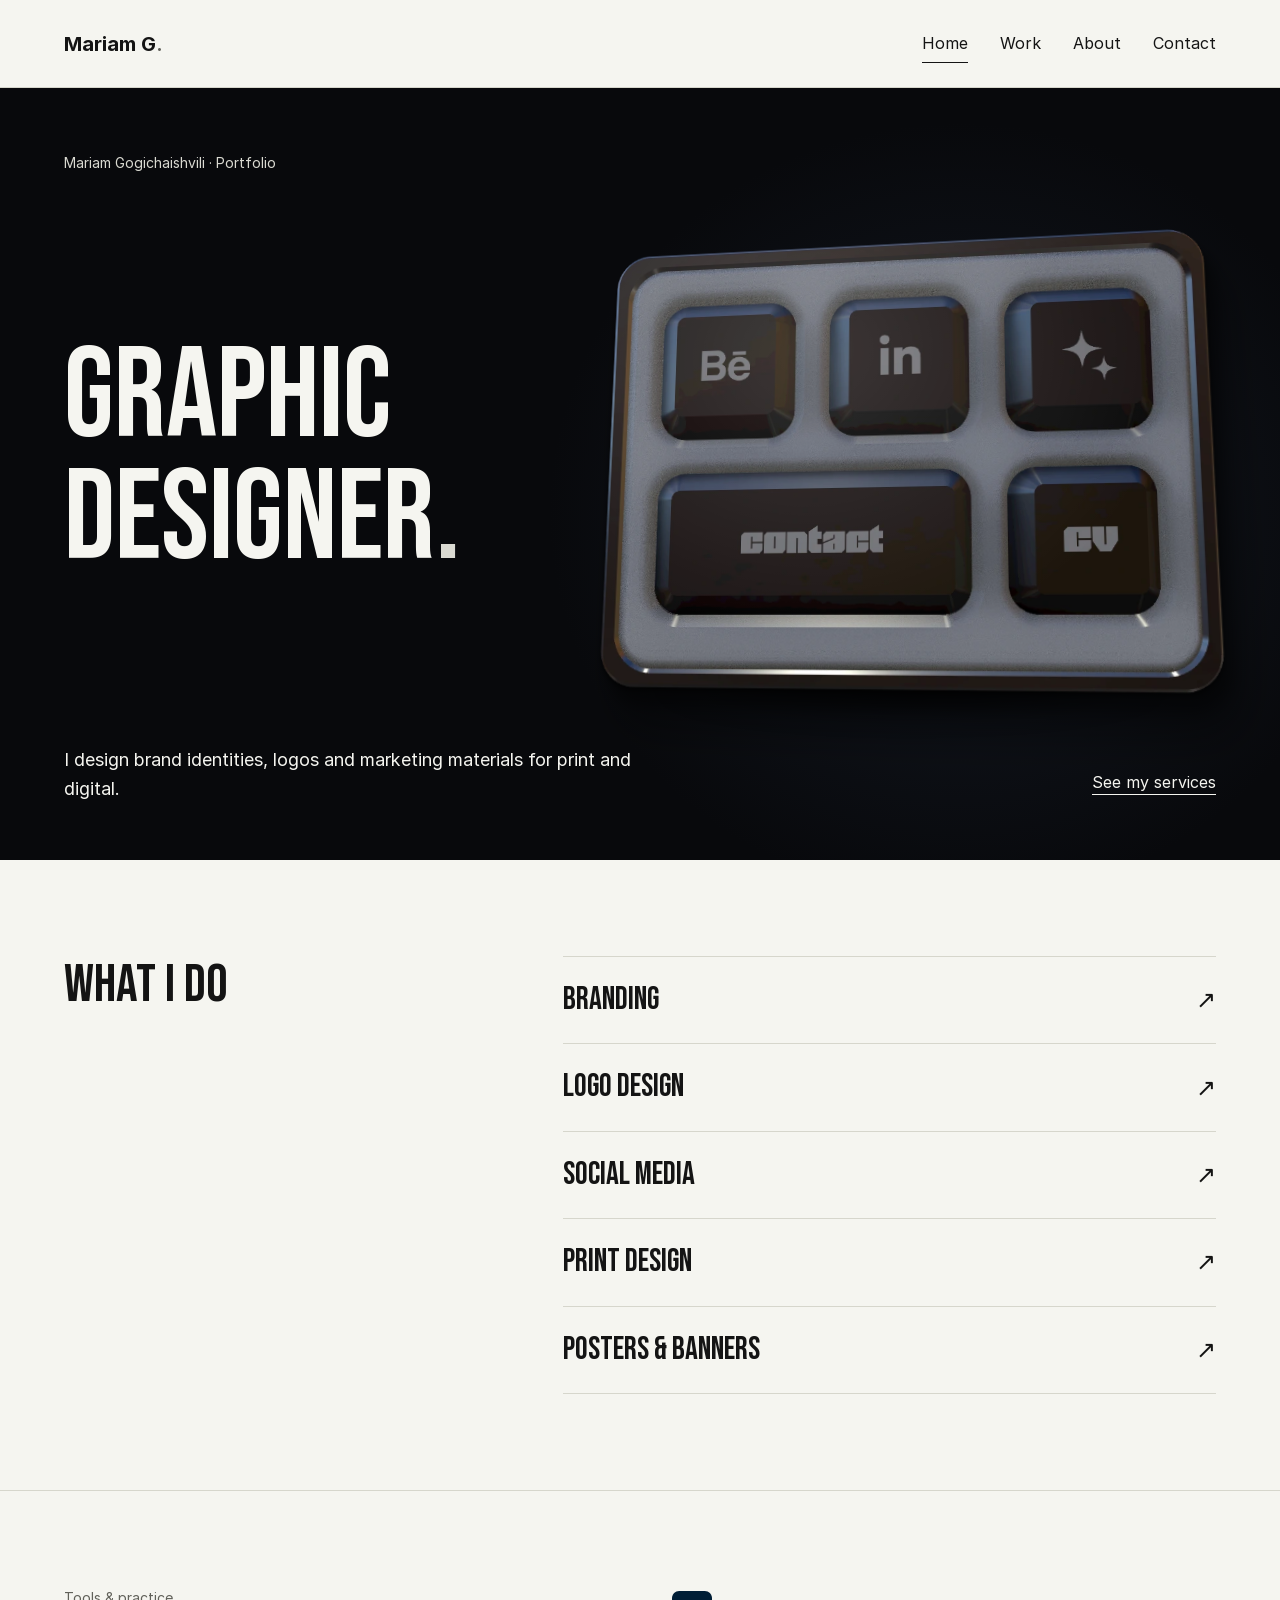
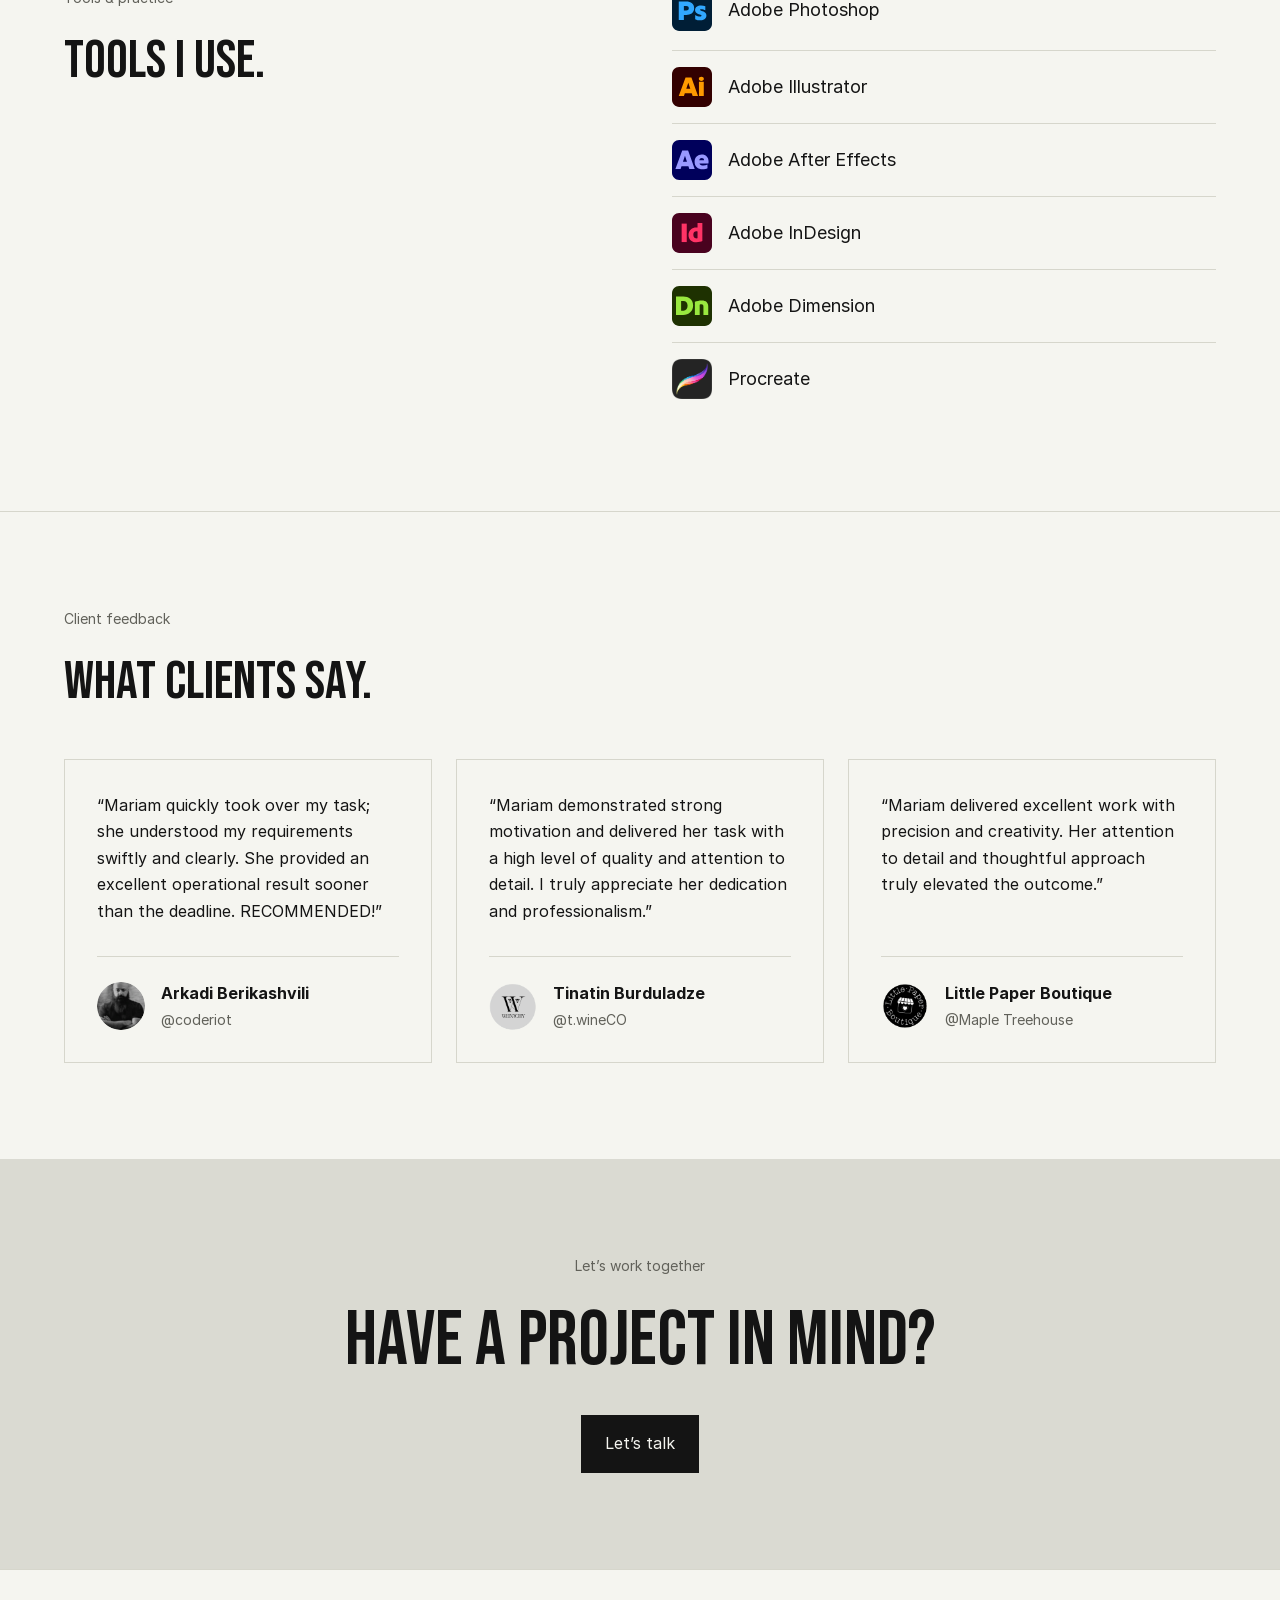
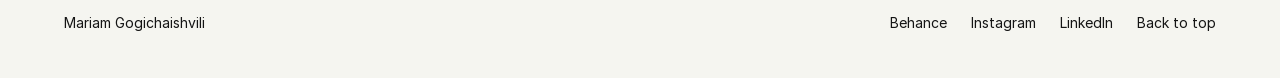
==== commit b544cb5f: "Refine service list and compact About profile using shared spacing" ====
--- a/docs/index.html
+++ b/docs/index.html
@@ -1 +1 @@
-<!doctype html><html lang="en"><head><meta charset="utf-8"><meta name="viewport" content="width=device-width,initial-scale=1"><meta name="color-scheme" content="light"><title>Graphic designer — Mariam Gogichaishvili</title><meta name="description" content="Mariam Gogichaishvili — graphic designer working across brand identity, print and digital design."><meta property="og:title" content="Graphic designer — Mariam Gogichaishvili"><meta property="og:description" content="Mariam Gogichaishvili — graphic designer working across brand identity, print and digital design."><meta property="og:type" content="website"><meta property="og:url" content="https://gogichaishvilimariam.github.io/M.Gogichaishvili/"><link rel="canonical" href="https://gogichaishvilimariam.github.io/M.Gogichaishvili/"><link rel="icon" href="./favicon.svg" type="image/svg+xml"><link rel="stylesheet" href="./site.css?v=10"><script src="./site.js?v=2" defer></script><link rel="stylesheet" href="./controller.css?v=4"><script src="./controller.js?v=2" defer></script></head><body id="top"><a class="skip-link" href="#main">Skip to content</a><header class="site-header"><a class="wordmark" href="./index.html" aria-label="Mariam Gogichaishvili — home">Mariam G<span aria-hidden="true">.</span></a><nav aria-label="Main navigation"><a href="./index.html" aria-current="page">Home</a><a href="./index.html#work">Work</a><a href="./about/">About</a><a href="./contact/">Contact</a></nav></header><main id="main"><section class="hero hero--controller section"><p class="eyebrow">Mariam Gogichaishvili · Portfolio</p><div class="hero-layout"><h1>Graphic <br>Designer<span class="hero-dot" aria-hidden="true">.</span></h1><div class="controller-stage controller-stage--hero"><nav class="controller-board" aria-label="Quick links"><img class="controller-base" src="./assets/controller.webp" width="944" height="699" alt="" loading="eager" fetchpriority="high" decoding="async"><a class="controller-key controller-key--behance" href="https://www.behance.net/gogichaishvili" aria-label="Behance" target="_blank" rel="noopener noreferrer" style="left:8.79237%;top:12.58941%;width:23.51695%;height:32.04578%;--bg-size:425.22523% 312.05357%;--bg-pos:11.49584% 18.52632%"><span class="controller-key-art" aria-hidden="true"></span><span class="controller-tooltip">Behance</span></a><a class="controller-key controller-key--linkedin" href="https://www.linkedin.com/in/gogichaishvili/" aria-label="LinkedIn" target="_blank" rel="noopener noreferrer" style="left:38.24153%;top:12.58941%;width:23.51695%;height:32.04578%;--bg-size:425.22523% 312.05357%;--bg-pos:50.00000% 18.52632%"><span class="controller-key-art" aria-hidden="true"></span><span class="controller-tooltip">LinkedIn</span></a><a class="controller-key controller-key--work" href="https://www.marketer.ge/vodka-made-in-guria/" aria-label="Read my feature in Marketer" target="_blank" rel="noopener noreferrer" style="left:67.58475%;top:12.58941%;width:23.51695%;height:32.04578%;--bg-size:425.22523% 312.05357%;--bg-pos:88.36565% 18.52632%"><span class="controller-key-art" aria-hidden="true"></span><span class="controller-tooltip">Featured in Marketer</span></a><a class="controller-key controller-key--contact" href="./contact/" aria-label="Contact" style="left:8.79237%;top:52.36052%;width:52.96610%;height:32.04578%;--bg-size:188.80000% 312.05357%;--bg-pos:18.69369% 77.05263%"><span class="controller-key-art" aria-hidden="true"></span><span class="controller-tooltip">Contact</span></a><a class="controller-key controller-key--cv" href="./assets/mariam-cv-2026.pdf" aria-label="View CV (PDF)" target="_blank" rel="noopener noreferrer" style="left:67.58475%;top:52.36052%;width:23.51695%;height:32.04578%;--bg-size:425.22523% 312.05357%;--bg-pos:88.36565% 77.05263%"><span class="controller-key-art" aria-hidden="true"></span><span class="controller-tooltip">View CV (PDF)</span></a></nav></div></div><div class="hero-bottom"><p class="lead">I design brand identities, logos and marketing materials for print and digital.</p><a class="text-link" href="#work">See my services</a></div></section><section class="section services-section" id="work"><div class="section-heading"><h2>What I do</h2><p class="lead">Choose a service to see my work.</p></div><ul class="services-list"><li><a href="./branding/"><h3>Brand identity</h3><span>Visual identities and packaging</span><span class="service-action">View work</span></a></li><li><a href="./logos/"><h3>Logo design</h3><span>Logos and custom lettering</span><span class="service-action">View work</span></a></li><li><a href="./social-media/"><h3>Social media design</h3><span>Posts, carousels and campaign visuals</span><span class="service-action">View work</span></a></li><li><a href="./print-design/"><h3>Print design</h3><span>Brochures, labels and business materials</span><span class="service-action">View work</span></a></li><li><a href="./bannerposter/"><h3>Posters &amp; banners</h3><span>Event posters and campaign graphics</span><span class="service-action">View work</span></a></li></ul></section><section class="section tools-section"><div><p class="eyebrow">Tools & practice</p><h2>Tools I use.</h2></div><ul class="tool-list"><li><img class="tool-logo" src="./assets/tool-logos/photoshop.svg" alt="" aria-hidden="true" width="40" height="40" loading="lazy"><span><span class=tool-vendor>Adobe </span>Photoshop</span></li><li><img class="tool-logo" src="./assets/tool-logos/illustrator.svg" alt="" aria-hidden="true" width="40" height="40" loading="lazy"><span><span class=tool-vendor>Adobe </span>Illustrator</span></li><li><img class="tool-logo" src="./assets/tool-logos/after-effects.svg" alt="" aria-hidden="true" width="40" height="40" loading="lazy"><span><span class=tool-vendor>Adobe </span>After Effects</span></li><li><img class="tool-logo" src="./assets/tool-logos/indesign.svg" alt="" aria-hidden="true" width="40" height="40" loading="lazy"><span><span class=tool-vendor>Adobe </span>InDesign</span></li><li><img class="tool-logo" src="./assets/tool-logos/dimension.svg" alt="" aria-hidden="true" width="40" height="40" loading="lazy"><span><span class=tool-vendor>Adobe </span>Dimension</span></li><li><img class="tool-logo" src="./assets/tool-logos/procreate.png" alt="" aria-hidden="true" width="40" height="40" loading="lazy"><span>Procreate</span></li></ul></section><section class="section"><div class="section-heading"><p class="eyebrow">Client feedback</p><h2>What clients say.</h2></div><div class="feedback-grid"><figure class="feedback"><blockquote><p>“Mariam quickly took over my task; she understood my requirements swiftly and clearly. She provided an excellent operational result sooner than the deadline. RECOMMENDED!”</p></blockquote><figcaption><img class="" src="./assets/b6eedaa345970c6c2993.webp" alt="Arkadi Berikashvili" width="285" height="285" loading="lazy" decoding="async"><span><strong>Arkadi Berikashvili</strong><span>@coderiot</span></span></figcaption></figure><figure class="feedback"><blockquote><p>“Mariam demonstrated strong motivation and delivered her task with a high level of quality and attention to detail. I truly appreciate her dedication and professionalism.”</p></blockquote><figcaption><img class="" src="./assets/21bef71f6780d4f4907f.webp" alt="Tinatin Burduladze" width="300" height="300" loading="lazy" decoding="async"><span><strong>Tinatin Burduladze</strong><span>@t.wineCO</span></span></figcaption></figure><figure class="feedback"><blockquote><p>“Mariam delivered excellent work with precision and creativity. Her attention to detail and thoughtful approach truly elevated the outcome.”</p></blockquote><figcaption><img class="" src="./assets/5269c9efb7cc2b4a752d.webp" alt="Little Paper Boutique" width="300" height="300" loading="lazy" decoding="async"><span><strong>Little Paper Boutique</strong><span>@Maple Treehouse</span></span></figcaption></figure></div></section><section class="contact-cta section"><p class="eyebrow">Let’s work together</p><h2>Have a project in mind?</h2><a class="button" href="./contact/">Let’s talk</a></section></main><footer class="site-footer"><a href="./index.html">Mariam Gogichaishvili</a><div><a href="https://www.behance.net/gogichaishvili" target="_blank" rel="noopener noreferrer">Behance</a><a href="https://www.instagram.com/candy_flyn/" target="_blank" rel="noopener noreferrer">Instagram</a><a href="https://www.linkedin.com/in/gogichaishvili/" target="_blank" rel="noopener noreferrer">LinkedIn</a><a href="#top">Back to top</a></div></footer><dialog class="lightbox" aria-label="Image viewer"><div class="lightbox-bar"><span class="lightbox-count" aria-live="polite"></span><button type="button" data-close aria-label="Close image viewer">Close ×</button></div><div class="lightbox-stage"><button type="button" data-prev aria-label="Previous image">←</button><img alt=""><button type="button" data-next aria-label="Next image">→</button></div><p class="lightbox-caption"></p></dialog></body></html>+<!doctype html><html lang="en"><head><meta charset="utf-8"><meta name="viewport" content="width=device-width,initial-scale=1"><meta name="color-scheme" content="light"><title>Graphic designer — Mariam Gogichaishvili</title><meta name="description" content="Mariam Gogichaishvili — graphic designer working across brand identity, print and digital design."><meta property="og:title" content="Graphic designer — Mariam Gogichaishvili"><meta property="og:description" content="Mariam Gogichaishvili — graphic designer working across brand identity, print and digital design."><meta property="og:type" content="website"><meta property="og:url" content="https://gogichaishvilimariam.github.io/M.Gogichaishvili/"><link rel="canonical" href="https://gogichaishvilimariam.github.io/M.Gogichaishvili/"><link rel="icon" href="./favicon.svg" type="image/svg+xml"><link rel="stylesheet" href="./site.css?v=11"><script src="./site.js?v=2" defer></script><link rel="stylesheet" href="./controller.css?v=4"><script src="./controller.js?v=2" defer></script></head><body id="top"><a class="skip-link" href="#main">Skip to content</a><header class="site-header"><a class="wordmark" href="./index.html" aria-label="Mariam Gogichaishvili — home">Mariam G<span aria-hidden="true">.</span></a><nav aria-label="Main navigation"><a href="./index.html" aria-current="page">Home</a><a href="./index.html#work">Work</a><a href="./about/">About</a><a href="./contact/">Contact</a></nav></header><main id="main"><section class="hero hero--controller section"><p class="eyebrow">Mariam Gogichaishvili · Portfolio</p><div class="hero-layout"><h1>Graphic <br>Designer<span class="hero-dot" aria-hidden="true">.</span></h1><div class="controller-stage controller-stage--hero"><nav class="controller-board" aria-label="Quick links"><img class="controller-base" src="./assets/controller.webp" width="944" height="699" alt="" loading="eager" fetchpriority="high" decoding="async"><a class="controller-key controller-key--behance" href="https://www.behance.net/gogichaishvili" aria-label="Behance" target="_blank" rel="noopener noreferrer" style="left:8.79237%;top:12.58941%;width:23.51695%;height:32.04578%;--bg-size:425.22523% 312.05357%;--bg-pos:11.49584% 18.52632%"><span class="controller-key-art" aria-hidden="true"></span><span class="controller-tooltip">Behance</span></a><a class="controller-key controller-key--linkedin" href="https://www.linkedin.com/in/gogichaishvili/" aria-label="LinkedIn" target="_blank" rel="noopener noreferrer" style="left:38.24153%;top:12.58941%;width:23.51695%;height:32.04578%;--bg-size:425.22523% 312.05357%;--bg-pos:50.00000% 18.52632%"><span class="controller-key-art" aria-hidden="true"></span><span class="controller-tooltip">LinkedIn</span></a><a class="controller-key controller-key--work" href="https://www.marketer.ge/vodka-made-in-guria/" aria-label="Read my feature in Marketer" target="_blank" rel="noopener noreferrer" style="left:67.58475%;top:12.58941%;width:23.51695%;height:32.04578%;--bg-size:425.22523% 312.05357%;--bg-pos:88.36565% 18.52632%"><span class="controller-key-art" aria-hidden="true"></span><span class="controller-tooltip">Featured in Marketer</span></a><a class="controller-key controller-key--contact" href="./contact/" aria-label="Contact" style="left:8.79237%;top:52.36052%;width:52.96610%;height:32.04578%;--bg-size:188.80000% 312.05357%;--bg-pos:18.69369% 77.05263%"><span class="controller-key-art" aria-hidden="true"></span><span class="controller-tooltip">Contact</span></a><a class="controller-key controller-key--cv" href="./assets/mariam-cv-2026.pdf" aria-label="View CV (PDF)" target="_blank" rel="noopener noreferrer" style="left:67.58475%;top:52.36052%;width:23.51695%;height:32.04578%;--bg-size:425.22523% 312.05357%;--bg-pos:88.36565% 77.05263%"><span class="controller-key-art" aria-hidden="true"></span><span class="controller-tooltip">View CV (PDF)</span></a></nav></div></div><div class="hero-bottom"><p class="lead">I design brand identities, logos and marketing materials for print and digital.</p><a class="text-link" href="#work">See my services</a></div></section><section class="section services-section" id="work"><div class="section-heading"><h2>What I do</h2></div><ul class="services-list"><li><a href="./branding/"><h3>Branding</h3><span class="service-arrow" aria-hidden="true">↗</span></a></li><li><a href="./logos/"><h3>Logo design</h3><span class="service-arrow" aria-hidden="true">↗</span></a></li><li><a href="./social-media/"><h3>Social media</h3><span class="service-arrow" aria-hidden="true">↗</span></a></li><li><a href="./print-design/"><h3>Print design</h3><span class="service-arrow" aria-hidden="true">↗</span></a></li><li><a href="./bannerposter/"><h3>Posters &amp; banners</h3><span class="service-arrow" aria-hidden="true">↗</span></a></li></ul></section><section class="section tools-section"><div><p class="eyebrow">Tools & practice</p><h2>Tools I use.</h2></div><ul class="tool-list"><li><img class="tool-logo" src="./assets/tool-logos/photoshop.svg" alt="" aria-hidden="true" width="40" height="40" loading="lazy"><span><span class=tool-vendor>Adobe </span>Photoshop</span></li><li><img class="tool-logo" src="./assets/tool-logos/illustrator.svg" alt="" aria-hidden="true" width="40" height="40" loading="lazy"><span><span class=tool-vendor>Adobe </span>Illustrator</span></li><li><img class="tool-logo" src="./assets/tool-logos/after-effects.svg" alt="" aria-hidden="true" width="40" height="40" loading="lazy"><span><span class=tool-vendor>Adobe </span>After Effects</span></li><li><img class="tool-logo" src="./assets/tool-logos/indesign.svg" alt="" aria-hidden="true" width="40" height="40" loading="lazy"><span><span class=tool-vendor>Adobe </span>InDesign</span></li><li><img class="tool-logo" src="./assets/tool-logos/dimension.svg" alt="" aria-hidden="true" width="40" height="40" loading="lazy"><span><span class=tool-vendor>Adobe </span>Dimension</span></li><li><img class="tool-logo" src="./assets/tool-logos/procreate.png" alt="" aria-hidden="true" width="40" height="40" loading="lazy"><span>Procreate</span></li></ul></section><section class="section"><div class="section-heading"><p class="eyebrow">Client feedback</p><h2>What clients say.</h2></div><div class="feedback-grid"><figure class="feedback"><blockquote><p>“Mariam quickly took over my task; she understood my requirements swiftly and clearly. She provided an excellent operational result sooner than the deadline. RECOMMENDED!”</p></blockquote><figcaption><img class="" src="./assets/b6eedaa345970c6c2993.webp" alt="Arkadi Berikashvili" width="285" height="285" loading="lazy" decoding="async"><span><strong>Arkadi Berikashvili</strong><span>@coderiot</span></span></figcaption></figure><figure class="feedback"><blockquote><p>“Mariam demonstrated strong motivation and delivered her task with a high level of quality and attention to detail. I truly appreciate her dedication and professionalism.”</p></blockquote><figcaption><img class="" src="./assets/21bef71f6780d4f4907f.webp" alt="Tinatin Burduladze" width="300" height="300" loading="lazy" decoding="async"><span><strong>Tinatin Burduladze</strong><span>@t.wineCO</span></span></figcaption></figure><figure class="feedback"><blockquote><p>“Mariam delivered excellent work with precision and creativity. Her attention to detail and thoughtful approach truly elevated the outcome.”</p></blockquote><figcaption><img class="" src="./assets/5269c9efb7cc2b4a752d.webp" alt="Little Paper Boutique" width="300" height="300" loading="lazy" decoding="async"><span><strong>Little Paper Boutique</strong><span>@Maple Treehouse</span></span></figcaption></figure></div></section><section class="contact-cta section"><p class="eyebrow">Let’s work together</p><h2>Have a project in mind?</h2><a class="button" href="./contact/">Let’s talk</a></section></main><footer class="site-footer"><a href="./index.html">Mariam Gogichaishvili</a><div><a href="https://www.behance.net/gogichaishvili" target="_blank" rel="noopener noreferrer">Behance</a><a href="https://www.instagram.com/candy_flyn/" target="_blank" rel="noopener noreferrer">Instagram</a><a href="https://www.linkedin.com/in/gogichaishvili/" target="_blank" rel="noopener noreferrer">LinkedIn</a><a href="#top">Back to top</a></div></footer><dialog class="lightbox" aria-label="Image viewer"><div class="lightbox-bar"><span class="lightbox-count" aria-live="polite"></span><button type="button" data-close aria-label="Close image viewer">Close ×</button></div><div class="lightbox-stage"><button type="button" data-prev aria-label="Previous image">←</button><img alt=""><button type="button" data-next aria-label="Next image">→</button></div><p class="lightbox-caption"></p></dialog></body></html>
--- a/docs/site.css
+++ b/docs/site.css
@@ -172,13 +172,41 @@
  .lightbox-stage>[data-next]{grid-column:2;justify-self:start}
 }
 
-/* A compact service index replaces the homepage project grids. */
-.services-section .section-heading .lead{margin-top:16px;color:var(--muted)}
+/* Minimal service rows and a compact profile use the existing spacing tokens. */
+.services-section{display:grid;grid-template-columns:1fr 1.5fr;gap:var(--space-8);align-items:start}
+.services-section .section-heading{margin:0}
 .services-list{list-style:none;padding:0;margin:0;border-top:1px solid var(--line)}
 .services-list li{border-bottom:1px solid var(--line)}
-.services-list a{display:grid;grid-template-columns:1fr 1fr auto;align-items:center;gap:24px;padding:28px 0;min-height:100px}
-.services-list h3{font-size:36px;line-height:1.2}
-.services-list a>span{font-size:16px;color:var(--muted)}
-.services-list .service-action{color:var(--ink);text-decoration:underline;text-underline-offset:5px}
-.services-list a:hover h3{text-decoration:underline;text-underline-offset:6px}
-@media(max-width:767px){.services-list a{grid-template-columns:minmax(0,1fr) auto;gap:8px 16px;padding:20px 0}.services-list h3{font-size:26px;line-height:32px}.services-list a>span:not(.service-action){grid-column:1 / -1;grid-row:2;font-size:14px;line-height:21px}.services-list .service-action{grid-column:2;grid-row:1;font-size:14px}}
+.services-list a{display:flex;justify-content:space-between;align-items:center;gap:var(--space-3);padding:var(--space-3) 0;min-height:80px}
+.services-list h3{font-size:32px;line-height:1.2}
+.service-arrow{font-family:Inter,Arial,sans-serif;font-size:24px;line-height:1;flex:none;transition:transform var(--duration) var(--ease)}
+.services-list a:hover .service-arrow{transform:translate(2px,-2px)}
+.services-list a:hover h3{text-decoration:underline;text-underline-offset:8px}
+.profile-section{max-width:960px}
+.profile-header{display:flex;align-items:center;gap:var(--space-3);margin-bottom:var(--space-4)}
+.profile-avatar{flex:0 0 96px;width:96px;height:96px;border-radius:50%;overflow:hidden;background:var(--surface)}
+.profile-avatar img{width:100%;height:100%;object-fit:cover;object-position:center 30%}
+.profile-identity{min-width:0}
+.profile-identity .eyebrow{margin-bottom:var(--space-1)}
+.profile-identity h1{font-size:48px;line-height:1.08;text-wrap:initial}
+.profile-role{font-size:16px;line-height:1.6;color:var(--muted);margin-top:var(--space-1)}
+.profile-bio{max-width:68ch}
+.profile-bio>p{font-size:16px;line-height:1.6;margin-bottom:var(--space-3)}
+.profile-bio .profile-actions{gap:var(--space-3);margin-top:var(--space-1)}
+.profile-bio .press-feature{margin-top:var(--space-6);padding-top:var(--space-4)}
+.profile-bio .press-feature h2{font-size:32px;margin-bottom:var(--space-2)}
+.profile-bio .press-feature p:not(.eyebrow){font-size:16px;line-height:1.6;margin-bottom:var(--space-2)}
+@media(max-width:767px){
+ .services-section{grid-template-columns:1fr;gap:var(--space-3)}
+ .services-list a{padding:var(--space-2) 0;min-height:64px}
+ .services-list h3{font-size:26px;line-height:32px}
+ .profile-header{gap:var(--space-2);margin-bottom:var(--space-3)}
+ .profile-avatar{flex-basis:64px;width:64px;height:64px}
+ .profile-identity h1{font-size:32px;line-height:38px;overflow-wrap:anywhere}
+ .profile-identity .eyebrow{display:none}
+ .profile-bio>p{line-height:25px}
+ .profile-bio .profile-actions{gap:var(--space-2)}
+ .profile-actions .text-link{min-height:44px}
+ .profile-bio .press-feature{margin-top:var(--space-4);padding-top:var(--space-3)}
+ .profile-bio .press-feature h2{font-size:26px;line-height:32px}
+}
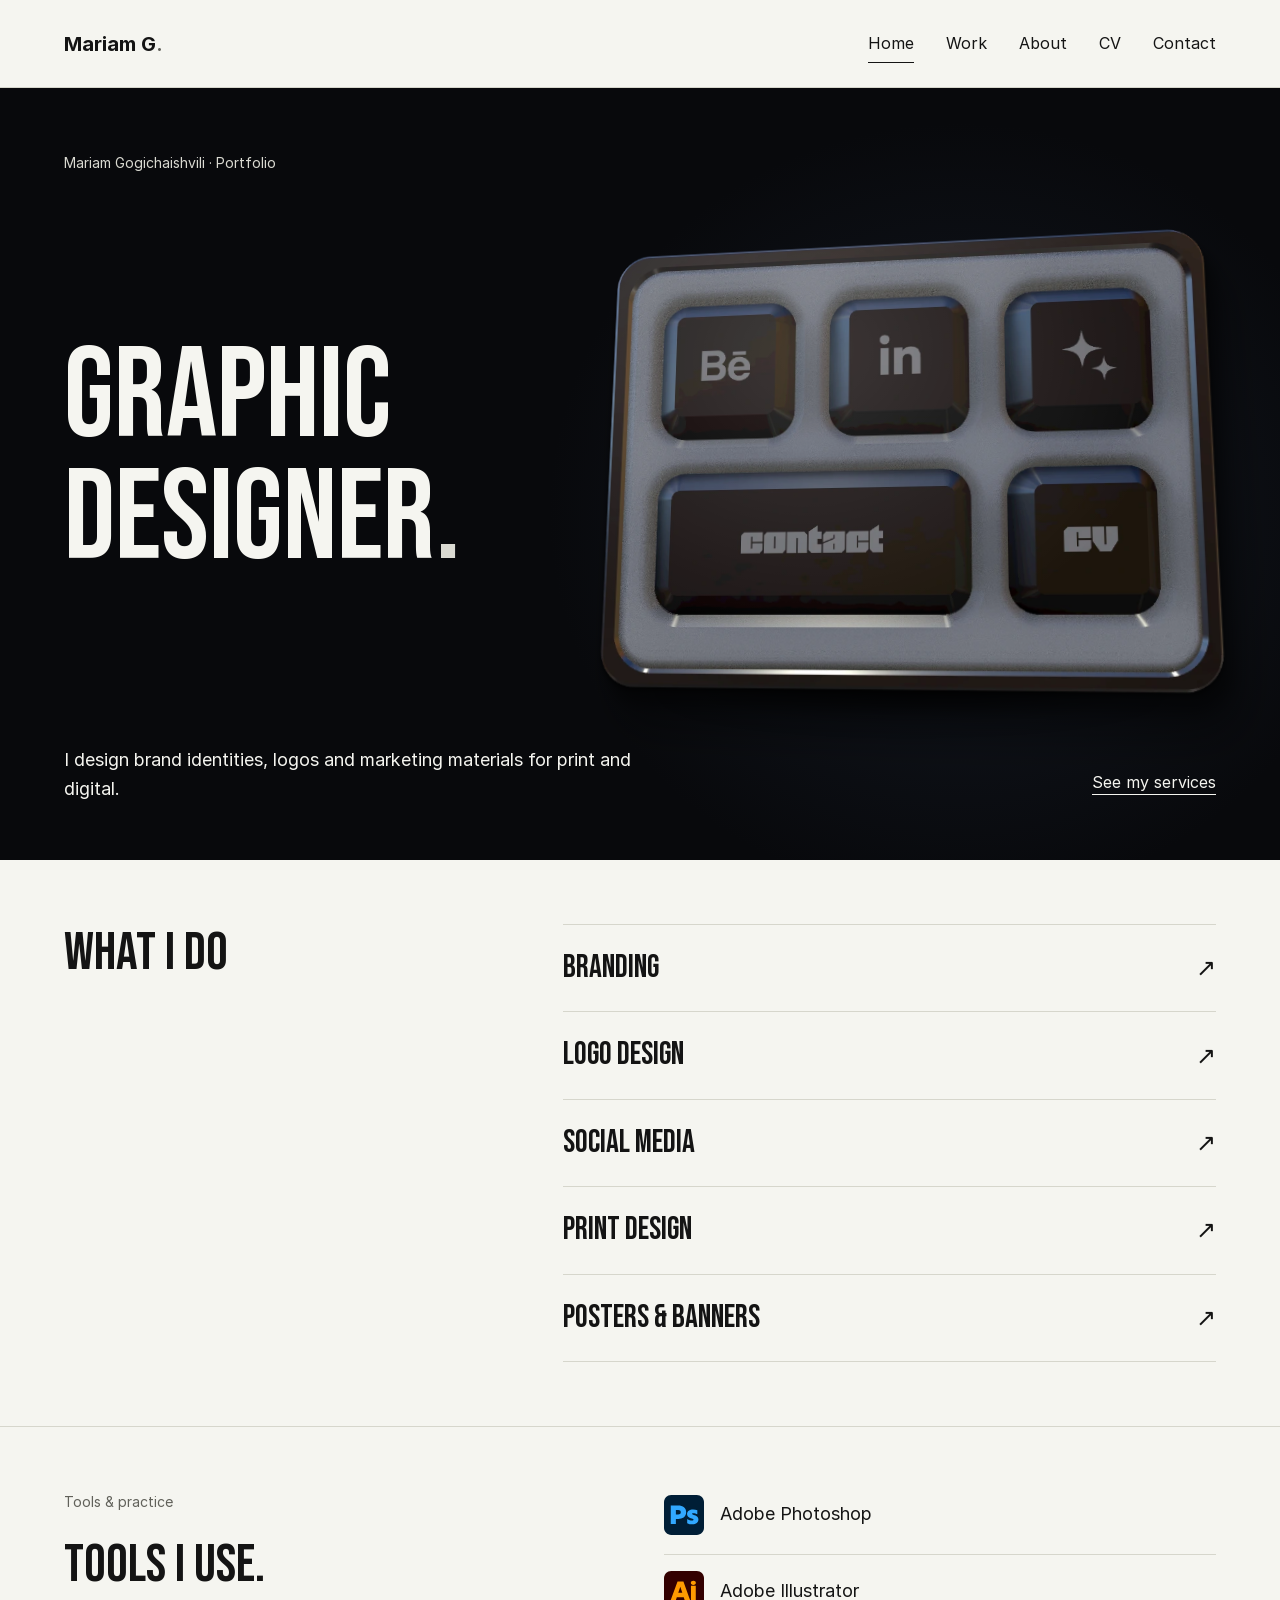
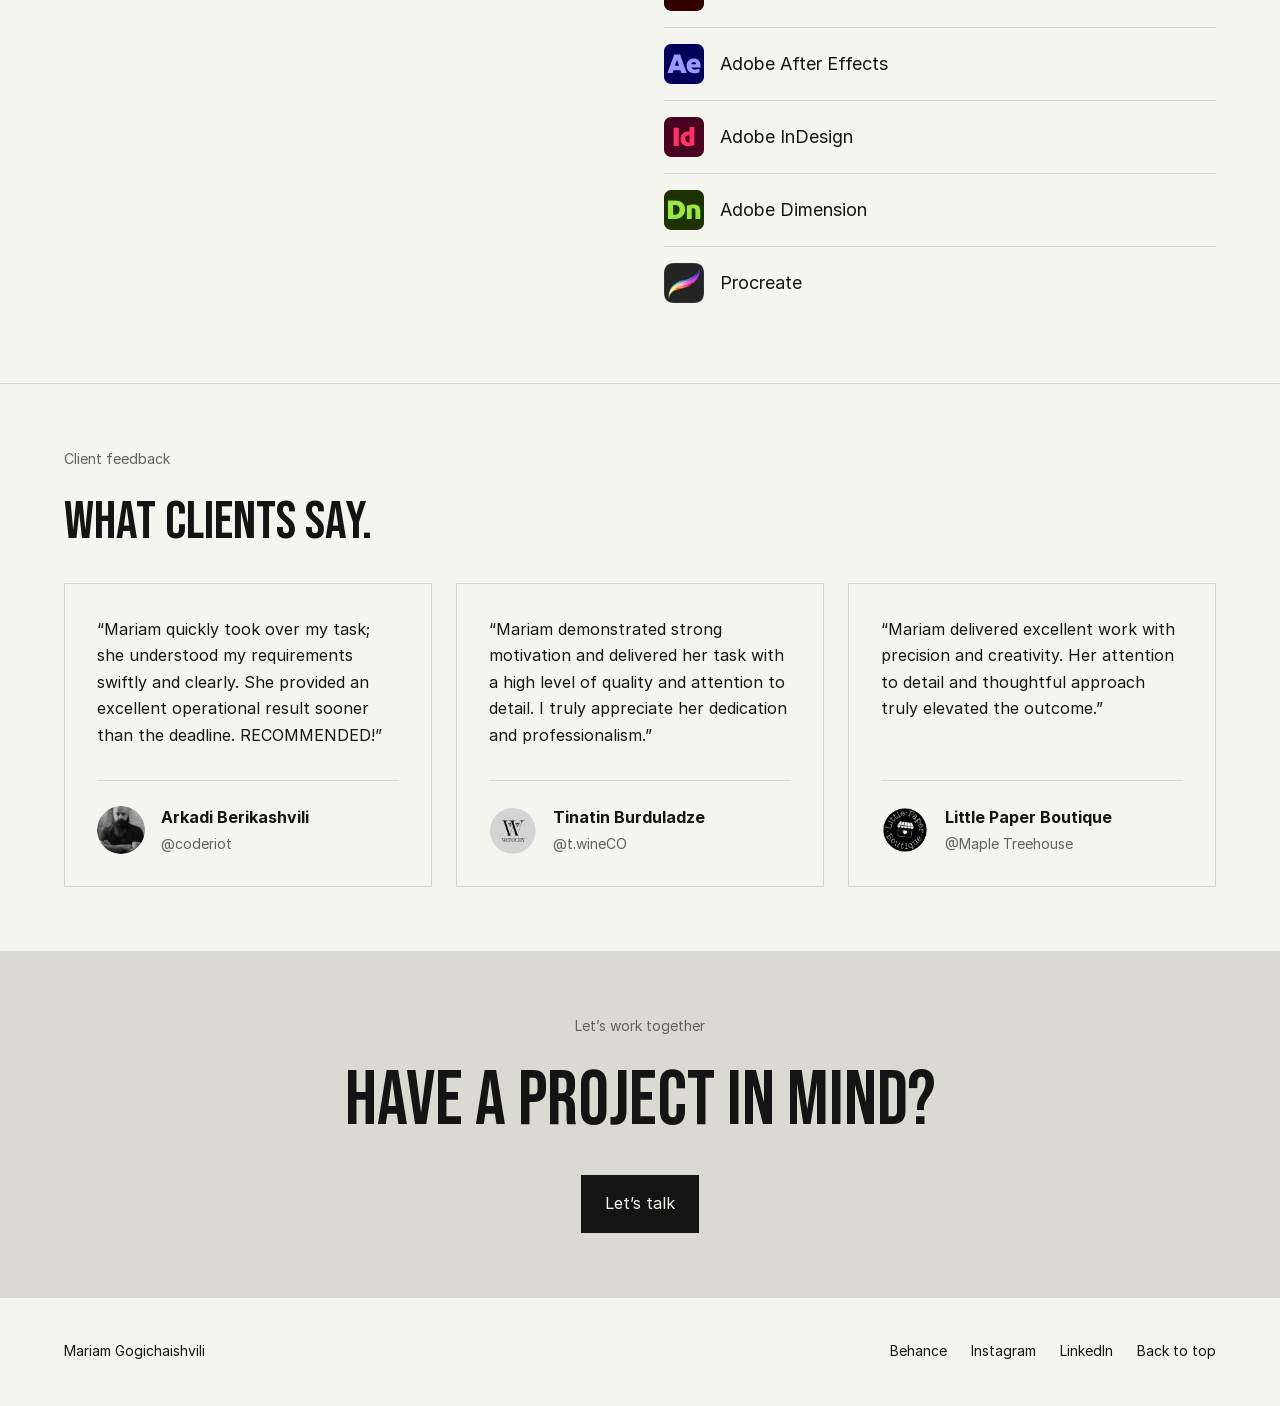
==== commit 60af8e3d: "Clean About page, unify spacing and add CV page with download" ====
--- a/docs/index.html
+++ b/docs/index.html
@@ -1 +1 @@
-<!doctype html><html lang="en"><head><meta charset="utf-8"><meta name="viewport" content="width=device-width,initial-scale=1"><meta name="color-scheme" content="light"><title>Graphic designer — Mariam Gogichaishvili</title><meta name="description" content="Mariam Gogichaishvili — graphic designer working across brand identity, print and digital design."><meta property="og:title" content="Graphic designer — Mariam Gogichaishvili"><meta property="og:description" content="Mariam Gogichaishvili — graphic designer working across brand identity, print and digital design."><meta property="og:type" content="website"><meta property="og:url" content="https://gogichaishvilimariam.github.io/M.Gogichaishvili/"><link rel="canonical" href="https://gogichaishvilimariam.github.io/M.Gogichaishvili/"><link rel="icon" href="./favicon.svg" type="image/svg+xml"><link rel="stylesheet" href="./site.css?v=11"><script src="./site.js?v=2" defer></script><link rel="stylesheet" href="./controller.css?v=4"><script src="./controller.js?v=2" defer></script></head><body id="top"><a class="skip-link" href="#main">Skip to content</a><header class="site-header"><a class="wordmark" href="./index.html" aria-label="Mariam Gogichaishvili — home">Mariam G<span aria-hidden="true">.</span></a><nav aria-label="Main navigation"><a href="./index.html" aria-current="page">Home</a><a href="./index.html#work">Work</a><a href="./about/">About</a><a href="./contact/">Contact</a></nav></header><main id="main"><section class="hero hero--controller section"><p class="eyebrow">Mariam Gogichaishvili · Portfolio</p><div class="hero-layout"><h1>Graphic <br>Designer<span class="hero-dot" aria-hidden="true">.</span></h1><div class="controller-stage controller-stage--hero"><nav class="controller-board" aria-label="Quick links"><img class="controller-base" src="./assets/controller.webp" width="944" height="699" alt="" loading="eager" fetchpriority="high" decoding="async"><a class="controller-key controller-key--behance" href="https://www.behance.net/gogichaishvili" aria-label="Behance" target="_blank" rel="noopener noreferrer" style="left:8.79237%;top:12.58941%;width:23.51695%;height:32.04578%;--bg-size:425.22523% 312.05357%;--bg-pos:11.49584% 18.52632%"><span class="controller-key-art" aria-hidden="true"></span><span class="controller-tooltip">Behance</span></a><a class="controller-key controller-key--linkedin" href="https://www.linkedin.com/in/gogichaishvili/" aria-label="LinkedIn" target="_blank" rel="noopener noreferrer" style="left:38.24153%;top:12.58941%;width:23.51695%;height:32.04578%;--bg-size:425.22523% 312.05357%;--bg-pos:50.00000% 18.52632%"><span class="controller-key-art" aria-hidden="true"></span><span class="controller-tooltip">LinkedIn</span></a><a class="controller-key controller-key--work" href="https://www.marketer.ge/vodka-made-in-guria/" aria-label="Read my feature in Marketer" target="_blank" rel="noopener noreferrer" style="left:67.58475%;top:12.58941%;width:23.51695%;height:32.04578%;--bg-size:425.22523% 312.05357%;--bg-pos:88.36565% 18.52632%"><span class="controller-key-art" aria-hidden="true"></span><span class="controller-tooltip">Featured in Marketer</span></a><a class="controller-key controller-key--contact" href="./contact/" aria-label="Contact" style="left:8.79237%;top:52.36052%;width:52.96610%;height:32.04578%;--bg-size:188.80000% 312.05357%;--bg-pos:18.69369% 77.05263%"><span class="controller-key-art" aria-hidden="true"></span><span class="controller-tooltip">Contact</span></a><a class="controller-key controller-key--cv" href="./assets/mariam-cv-2026.pdf" aria-label="View CV (PDF)" target="_blank" rel="noopener noreferrer" style="left:67.58475%;top:52.36052%;width:23.51695%;height:32.04578%;--bg-size:425.22523% 312.05357%;--bg-pos:88.36565% 77.05263%"><span class="controller-key-art" aria-hidden="true"></span><span class="controller-tooltip">View CV (PDF)</span></a></nav></div></div><div class="hero-bottom"><p class="lead">I design brand identities, logos and marketing materials for print and digital.</p><a class="text-link" href="#work">See my services</a></div></section><section class="section services-section" id="work"><div class="section-heading"><h2>What I do</h2></div><ul class="services-list"><li><a href="./branding/"><h3>Branding</h3><span class="service-arrow" aria-hidden="true">↗</span></a></li><li><a href="./logos/"><h3>Logo design</h3><span class="service-arrow" aria-hidden="true">↗</span></a></li><li><a href="./social-media/"><h3>Social media</h3><span class="service-arrow" aria-hidden="true">↗</span></a></li><li><a href="./print-design/"><h3>Print design</h3><span class="service-arrow" aria-hidden="true">↗</span></a></li><li><a href="./bannerposter/"><h3>Posters &amp; banners</h3><span class="service-arrow" aria-hidden="true">↗</span></a></li></ul></section><section class="section tools-section"><div><p class="eyebrow">Tools & practice</p><h2>Tools I use.</h2></div><ul class="tool-list"><li><img class="tool-logo" src="./assets/tool-logos/photoshop.svg" alt="" aria-hidden="true" width="40" height="40" loading="lazy"><span><span class=tool-vendor>Adobe </span>Photoshop</span></li><li><img class="tool-logo" src="./assets/tool-logos/illustrator.svg" alt="" aria-hidden="true" width="40" height="40" loading="lazy"><span><span class=tool-vendor>Adobe </span>Illustrator</span></li><li><img class="tool-logo" src="./assets/tool-logos/after-effects.svg" alt="" aria-hidden="true" width="40" height="40" loading="lazy"><span><span class=tool-vendor>Adobe </span>After Effects</span></li><li><img class="tool-logo" src="./assets/tool-logos/indesign.svg" alt="" aria-hidden="true" width="40" height="40" loading="lazy"><span><span class=tool-vendor>Adobe </span>InDesign</span></li><li><img class="tool-logo" src="./assets/tool-logos/dimension.svg" alt="" aria-hidden="true" width="40" height="40" loading="lazy"><span><span class=tool-vendor>Adobe </span>Dimension</span></li><li><img class="tool-logo" src="./assets/tool-logos/procreate.png" alt="" aria-hidden="true" width="40" height="40" loading="lazy"><span>Procreate</span></li></ul></section><section class="section"><div class="section-heading"><p class="eyebrow">Client feedback</p><h2>What clients say.</h2></div><div class="feedback-grid"><figure class="feedback"><blockquote><p>“Mariam quickly took over my task; she understood my requirements swiftly and clearly. She provided an excellent operational result sooner than the deadline. RECOMMENDED!”</p></blockquote><figcaption><img class="" src="./assets/b6eedaa345970c6c2993.webp" alt="Arkadi Berikashvili" width="285" height="285" loading="lazy" decoding="async"><span><strong>Arkadi Berikashvili</strong><span>@coderiot</span></span></figcaption></figure><figure class="feedback"><blockquote><p>“Mariam demonstrated strong motivation and delivered her task with a high level of quality and attention to detail. I truly appreciate her dedication and professionalism.”</p></blockquote><figcaption><img class="" src="./assets/21bef71f6780d4f4907f.webp" alt="Tinatin Burduladze" width="300" height="300" loading="lazy" decoding="async"><span><strong>Tinatin Burduladze</strong><span>@t.wineCO</span></span></figcaption></figure><figure class="feedback"><blockquote><p>“Mariam delivered excellent work with precision and creativity. Her attention to detail and thoughtful approach truly elevated the outcome.”</p></blockquote><figcaption><img class="" src="./assets/5269c9efb7cc2b4a752d.webp" alt="Little Paper Boutique" width="300" height="300" loading="lazy" decoding="async"><span><strong>Little Paper Boutique</strong><span>@Maple Treehouse</span></span></figcaption></figure></div></section><section class="contact-cta section"><p class="eyebrow">Let’s work together</p><h2>Have a project in mind?</h2><a class="button" href="./contact/">Let’s talk</a></section></main><footer class="site-footer"><a href="./index.html">Mariam Gogichaishvili</a><div><a href="https://www.behance.net/gogichaishvili" target="_blank" rel="noopener noreferrer">Behance</a><a href="https://www.instagram.com/candy_flyn/" target="_blank" rel="noopener noreferrer">Instagram</a><a href="https://www.linkedin.com/in/gogichaishvili/" target="_blank" rel="noopener noreferrer">LinkedIn</a><a href="#top">Back to top</a></div></footer><dialog class="lightbox" aria-label="Image viewer"><div class="lightbox-bar"><span class="lightbox-count" aria-live="polite"></span><button type="button" data-close aria-label="Close image viewer">Close ×</button></div><div class="lightbox-stage"><button type="button" data-prev aria-label="Previous image">←</button><img alt=""><button type="button" data-next aria-label="Next image">→</button></div><p class="lightbox-caption"></p></dialog></body></html>+<!doctype html><html lang="en"><head><meta charset="utf-8"><meta name="viewport" content="width=device-width,initial-scale=1"><meta name="color-scheme" content="light"><title>Graphic designer — Mariam Gogichaishvili</title><meta name="description" content="Mariam Gogichaishvili — graphic designer working across brand identity, print and digital design."><meta property="og:title" content="Graphic designer — Mariam Gogichaishvili"><meta property="og:description" content="Mariam Gogichaishvili — graphic designer working across brand identity, print and digital design."><meta property="og:type" content="website"><meta property="og:url" content="https://gogichaishvilimariam.github.io/M.Gogichaishvili/"><link rel="canonical" href="https://gogichaishvilimariam.github.io/M.Gogichaishvili/"><link rel="icon" href="./favicon.svg" type="image/svg+xml"><link rel="stylesheet" href="./site.css?v=12"><script src="./site.js?v=2" defer></script><link rel="stylesheet" href="./controller.css?v=4"><script src="./controller.js?v=2" defer></script></head><body id="top"><a class="skip-link" href="#main">Skip to content</a><header class="site-header"><a class="wordmark" href="./index.html" aria-label="Mariam Gogichaishvili — home">Mariam G<span aria-hidden="true">.</span></a><nav aria-label="Main navigation"><a href="./index.html" aria-current="page">Home</a><a href="./index.html#work">Work</a><a href="./about/">About</a><a href="./cv/">CV</a><a href="./contact/">Contact</a></nav></header><main id="main"><section class="hero hero--controller section"><p class="eyebrow">Mariam Gogichaishvili · Portfolio</p><div class="hero-layout"><h1>Graphic <br>Designer<span class="hero-dot" aria-hidden="true">.</span></h1><div class="controller-stage controller-stage--hero"><nav class="controller-board" aria-label="Quick links"><img class="controller-base" src="./assets/controller.webp" width="944" height="699" alt="" loading="eager" fetchpriority="high" decoding="async"><a class="controller-key controller-key--behance" href="https://www.behance.net/gogichaishvili" aria-label="Behance" target="_blank" rel="noopener noreferrer" style="left:8.79237%;top:12.58941%;width:23.51695%;height:32.04578%;--bg-size:425.22523% 312.05357%;--bg-pos:11.49584% 18.52632%"><span class="controller-key-art" aria-hidden="true"></span><span class="controller-tooltip">Behance</span></a><a class="controller-key controller-key--linkedin" href="https://www.linkedin.com/in/gogichaishvili/" aria-label="LinkedIn" target="_blank" rel="noopener noreferrer" style="left:38.24153%;top:12.58941%;width:23.51695%;height:32.04578%;--bg-size:425.22523% 312.05357%;--bg-pos:50.00000% 18.52632%"><span class="controller-key-art" aria-hidden="true"></span><span class="controller-tooltip">LinkedIn</span></a><a class="controller-key controller-key--work" href="https://www.marketer.ge/vodka-made-in-guria/" aria-label="Read my feature in Marketer" target="_blank" rel="noopener noreferrer" style="left:67.58475%;top:12.58941%;width:23.51695%;height:32.04578%;--bg-size:425.22523% 312.05357%;--bg-pos:88.36565% 18.52632%"><span class="controller-key-art" aria-hidden="true"></span><span class="controller-tooltip">Featured in Marketer</span></a><a class="controller-key controller-key--contact" href="./contact/" aria-label="Contact" style="left:8.79237%;top:52.36052%;width:52.96610%;height:32.04578%;--bg-size:188.80000% 312.05357%;--bg-pos:18.69369% 77.05263%"><span class="controller-key-art" aria-hidden="true"></span><span class="controller-tooltip">Contact</span></a><a class="controller-key controller-key--cv" href="./assets/mariam-cv-2026.pdf" aria-label="View CV (PDF)" target="_blank" rel="noopener noreferrer" style="left:67.58475%;top:52.36052%;width:23.51695%;height:32.04578%;--bg-size:425.22523% 312.05357%;--bg-pos:88.36565% 77.05263%"><span class="controller-key-art" aria-hidden="true"></span><span class="controller-tooltip">View CV (PDF)</span></a></nav></div></div><div class="hero-bottom"><p class="lead">I design brand identities, logos and marketing materials for print and digital.</p><a class="text-link" href="#work">See my services</a></div></section><section class="section services-section" id="work"><div class="section-heading"><h2>What I do</h2></div><ul class="services-list"><li><a href="./branding/"><h3>Branding</h3><span class="service-arrow" aria-hidden="true">↗</span></a></li><li><a href="./logos/"><h3>Logo design</h3><span class="service-arrow" aria-hidden="true">↗</span></a></li><li><a href="./social-media/"><h3>Social media</h3><span class="service-arrow" aria-hidden="true">↗</span></a></li><li><a href="./print-design/"><h3>Print design</h3><span class="service-arrow" aria-hidden="true">↗</span></a></li><li><a href="./bannerposter/"><h3>Posters &amp; banners</h3><span class="service-arrow" aria-hidden="true">↗</span></a></li></ul></section><section class="section tools-section"><div><p class="eyebrow">Tools & practice</p><h2>Tools I use.</h2></div><ul class="tool-list"><li><img class="tool-logo" src="./assets/tool-logos/photoshop.svg" alt="" aria-hidden="true" width="40" height="40" loading="lazy"><span><span class=tool-vendor>Adobe </span>Photoshop</span></li><li><img class="tool-logo" src="./assets/tool-logos/illustrator.svg" alt="" aria-hidden="true" width="40" height="40" loading="lazy"><span><span class=tool-vendor>Adobe </span>Illustrator</span></li><li><img class="tool-logo" src="./assets/tool-logos/after-effects.svg" alt="" aria-hidden="true" width="40" height="40" loading="lazy"><span><span class=tool-vendor>Adobe </span>After Effects</span></li><li><img class="tool-logo" src="./assets/tool-logos/indesign.svg" alt="" aria-hidden="true" width="40" height="40" loading="lazy"><span><span class=tool-vendor>Adobe </span>InDesign</span></li><li><img class="tool-logo" src="./assets/tool-logos/dimension.svg" alt="" aria-hidden="true" width="40" height="40" loading="lazy"><span><span class=tool-vendor>Adobe </span>Dimension</span></li><li><img class="tool-logo" src="./assets/tool-logos/procreate.png" alt="" aria-hidden="true" width="40" height="40" loading="lazy"><span>Procreate</span></li></ul></section><section class="section"><div class="section-heading"><p class="eyebrow">Client feedback</p><h2>What clients say.</h2></div><div class="feedback-grid"><figure class="feedback"><blockquote><p>“Mariam quickly took over my task; she understood my requirements swiftly and clearly. She provided an excellent operational result sooner than the deadline. RECOMMENDED!”</p></blockquote><figcaption><img class="" src="./assets/b6eedaa345970c6c2993.webp" alt="Arkadi Berikashvili" width="285" height="285" loading="lazy" decoding="async"><span><strong>Arkadi Berikashvili</strong><span>@coderiot</span></span></figcaption></figure><figure class="feedback"><blockquote><p>“Mariam demonstrated strong motivation and delivered her task with a high level of quality and attention to detail. I truly appreciate her dedication and professionalism.”</p></blockquote><figcaption><img class="" src="./assets/21bef71f6780d4f4907f.webp" alt="Tinatin Burduladze" width="300" height="300" loading="lazy" decoding="async"><span><strong>Tinatin Burduladze</strong><span>@t.wineCO</span></span></figcaption></figure><figure class="feedback"><blockquote><p>“Mariam delivered excellent work with precision and creativity. Her attention to detail and thoughtful approach truly elevated the outcome.”</p></blockquote><figcaption><img class="" src="./assets/5269c9efb7cc2b4a752d.webp" alt="Little Paper Boutique" width="300" height="300" loading="lazy" decoding="async"><span><strong>Little Paper Boutique</strong><span>@Maple Treehouse</span></span></figcaption></figure></div></section><section class="contact-cta section"><p class="eyebrow">Let’s work together</p><h2>Have a project in mind?</h2><a class="button" href="./contact/">Let’s talk</a></section></main><footer class="site-footer"><a href="./index.html">Mariam Gogichaishvili</a><div><a href="https://www.behance.net/gogichaishvili" target="_blank" rel="noopener noreferrer">Behance</a><a href="https://www.instagram.com/candy_flyn/" target="_blank" rel="noopener noreferrer">Instagram</a><a href="https://www.linkedin.com/in/gogichaishvili/" target="_blank" rel="noopener noreferrer">LinkedIn</a><a href="#top">Back to top</a></div></footer><dialog class="lightbox" aria-label="Image viewer"><div class="lightbox-bar"><span class="lightbox-count" aria-live="polite"></span><button type="button" data-close aria-label="Close image viewer">Close ×</button></div><div class="lightbox-stage"><button type="button" data-prev aria-label="Previous image">←</button><img alt=""><button type="button" data-next aria-label="Next image">→</button></div><p class="lightbox-caption"></p></dialog></body></html>
--- a/docs/site.css
+++ b/docs/site.css
@@ -210,3 +210,40 @@
  .profile-bio .press-feature{margin-top:var(--space-4);padding-top:var(--space-3)}
  .profile-bio .press-feature h2{font-size:26px;line-height:32px}
 }
+
+/* Shared rhythm: keep the original spacing scale and consistent section boundaries. */
+main{min-height:0}
+.section{padding-block:var(--space-8)}
+.section-heading{margin-bottom:var(--space-4)}
+.page-intro{padding-bottom:var(--space-4)}
+.project-index{padding-bottom:var(--space-4)}
+.project-header{margin-bottom:var(--space-3)}
+.project-copy{margin-bottom:var(--space-4)}
+.project-facts{margin-bottom:var(--space-4);gap:var(--space-3);padding-block:var(--space-3)}
+.gallery{gap:var(--space-3)}
+.related-work{margin-top:var(--space-4);padding-top:var(--space-3)}
+.profile-header{margin-bottom:var(--space-4)}
+.profile-bio>p:last-child{margin-bottom:0}
+.tools-section{gap:var(--space-6)}
+.contact-layout,.about-layout{padding-top:0}
+.contact-cv,.cv-content{padding-top:0}
+.cv-actions{display:flex;align-items:center;flex-wrap:wrap;gap:var(--space-3);margin-bottom:var(--space-4)}
+.cv-actions .button{margin-top:0}
+.cv-preview{display:block;width:100%;height:800px;border:1px solid var(--line);background:var(--surface)}
+@media(max-width:1023px){.section{padding-block:var(--space-6)}.page-intro{padding-bottom:var(--space-4)}.contact-layout,.about-layout,.contact-cv,.cv-content{padding-top:0}}
+@media(max-width:767px){
+ .section{padding-block:var(--space-4)}
+ .section-heading{margin-bottom:var(--space-3)}
+ .page-intro{padding-bottom:var(--space-3)}
+ .site-header nav{grid-template-columns:repeat(5,minmax(0,1fr));gap:var(--space-1)}
+ .site-header nav a{font-size:14px;min-height:48px}
+ .project-index{padding-bottom:var(--space-3)}
+ .project-header,.project-copy,.project-facts{margin-bottom:var(--space-3)}
+ .project-facts{gap:var(--space-2);padding-block:var(--space-3)}
+ .related-work{margin-top:var(--space-3);padding-top:var(--space-3)}
+ .profile-header{margin-bottom:var(--space-3)}
+ .tools-section{gap:var(--space-3)}
+ .contact-layout,.about-layout,.contact-cv,.cv-content{padding-top:0}
+ .cv-actions{gap:var(--space-2);margin-bottom:var(--space-3)}
+ .cv-preview{height:560px}
+}
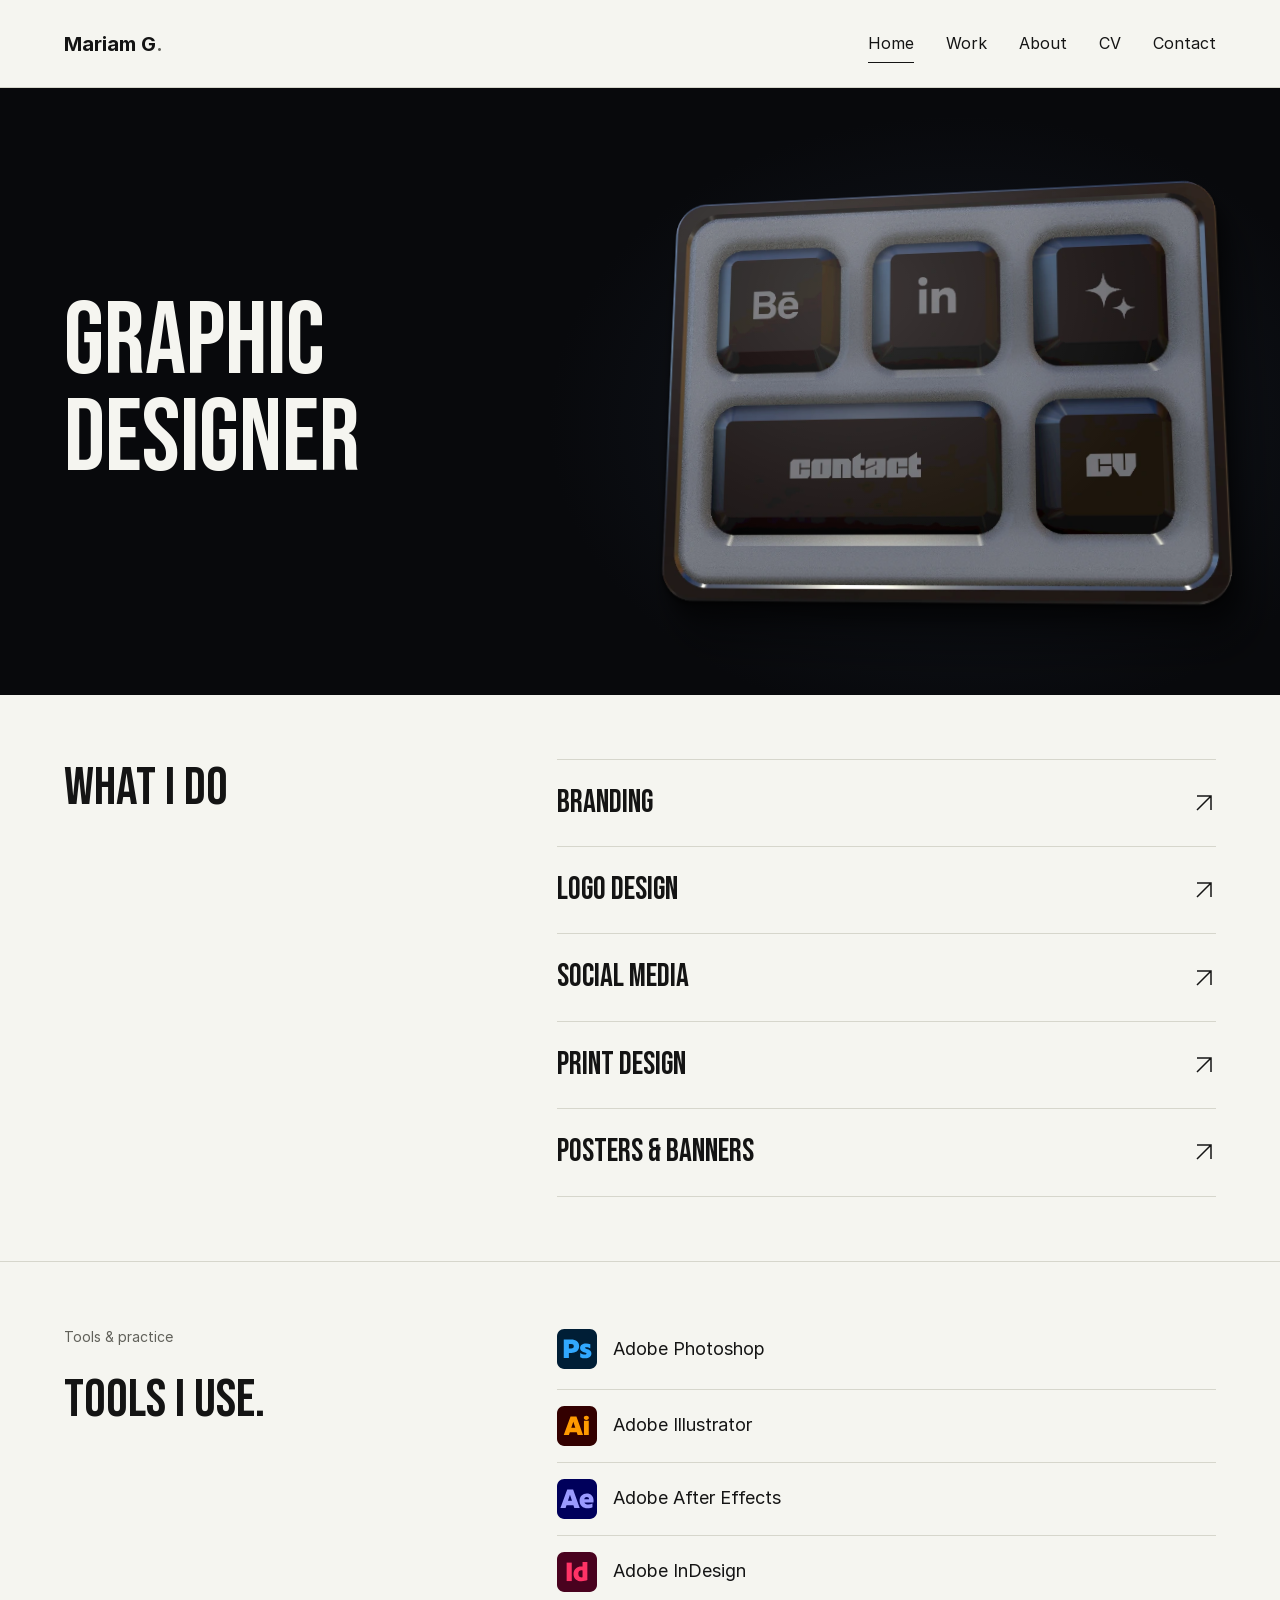
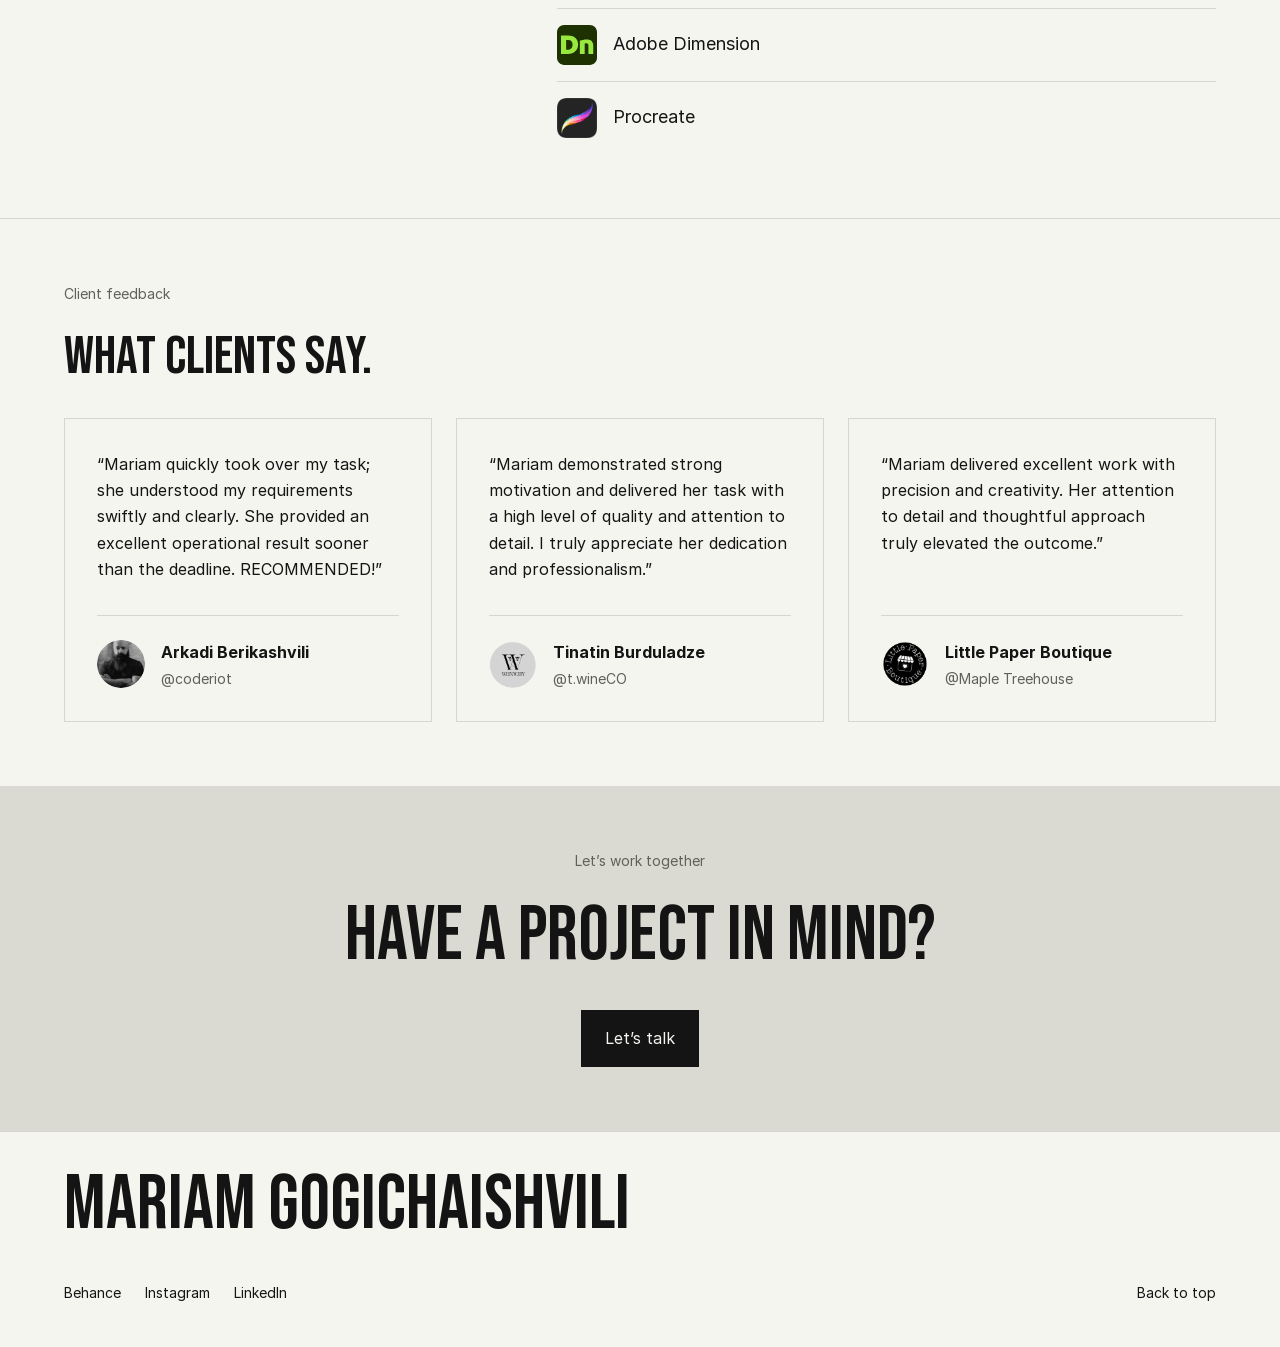
==== commit 2cebb048: "Simplify hero, align shared grids and refine footer typography" ====
--- a/docs/index.html
+++ b/docs/index.html
@@ -1 +1 @@
-<!doctype html><html lang="en"><head><meta charset="utf-8"><meta name="viewport" content="width=device-width,initial-scale=1"><meta name="color-scheme" content="light"><title>Graphic designer — Mariam Gogichaishvili</title><meta name="description" content="Mariam Gogichaishvili — graphic designer working across brand identity, print and digital design."><meta property="og:title" content="Graphic designer — Mariam Gogichaishvili"><meta property="og:description" content="Mariam Gogichaishvili — graphic designer working across brand identity, print and digital design."><meta property="og:type" content="website"><meta property="og:url" content="https://gogichaishvilimariam.github.io/M.Gogichaishvili/"><link rel="canonical" href="https://gogichaishvilimariam.github.io/M.Gogichaishvili/"><link rel="icon" href="./favicon.svg" type="image/svg+xml"><link rel="stylesheet" href="./site.css?v=12"><script src="./site.js?v=2" defer></script><link rel="stylesheet" href="./controller.css?v=4"><script src="./controller.js?v=2" defer></script></head><body id="top"><a class="skip-link" href="#main">Skip to content</a><header class="site-header"><a class="wordmark" href="./index.html" aria-label="Mariam Gogichaishvili — home">Mariam G<span aria-hidden="true">.</span></a><nav aria-label="Main navigation"><a href="./index.html" aria-current="page">Home</a><a href="./index.html#work">Work</a><a href="./about/">About</a><a href="./cv/">CV</a><a href="./contact/">Contact</a></nav></header><main id="main"><section class="hero hero--controller section"><p class="eyebrow">Mariam Gogichaishvili · Portfolio</p><div class="hero-layout"><h1>Graphic <br>Designer<span class="hero-dot" aria-hidden="true">.</span></h1><div class="controller-stage controller-stage--hero"><nav class="controller-board" aria-label="Quick links"><img class="controller-base" src="./assets/controller.webp" width="944" height="699" alt="" loading="eager" fetchpriority="high" decoding="async"><a class="controller-key controller-key--behance" href="https://www.behance.net/gogichaishvili" aria-label="Behance" target="_blank" rel="noopener noreferrer" style="left:8.79237%;top:12.58941%;width:23.51695%;height:32.04578%;--bg-size:425.22523% 312.05357%;--bg-pos:11.49584% 18.52632%"><span class="controller-key-art" aria-hidden="true"></span><span class="controller-tooltip">Behance</span></a><a class="controller-key controller-key--linkedin" href="https://www.linkedin.com/in/gogichaishvili/" aria-label="LinkedIn" target="_blank" rel="noopener noreferrer" style="left:38.24153%;top:12.58941%;width:23.51695%;height:32.04578%;--bg-size:425.22523% 312.05357%;--bg-pos:50.00000% 18.52632%"><span class="controller-key-art" aria-hidden="true"></span><span class="controller-tooltip">LinkedIn</span></a><a class="controller-key controller-key--work" href="https://www.marketer.ge/vodka-made-in-guria/" aria-label="Read my feature in Marketer" target="_blank" rel="noopener noreferrer" style="left:67.58475%;top:12.58941%;width:23.51695%;height:32.04578%;--bg-size:425.22523% 312.05357%;--bg-pos:88.36565% 18.52632%"><span class="controller-key-art" aria-hidden="true"></span><span class="controller-tooltip">Featured in Marketer</span></a><a class="controller-key controller-key--contact" href="./contact/" aria-label="Contact" style="left:8.79237%;top:52.36052%;width:52.96610%;height:32.04578%;--bg-size:188.80000% 312.05357%;--bg-pos:18.69369% 77.05263%"><span class="controller-key-art" aria-hidden="true"></span><span class="controller-tooltip">Contact</span></a><a class="controller-key controller-key--cv" href="./assets/mariam-cv-2026.pdf" aria-label="View CV (PDF)" target="_blank" rel="noopener noreferrer" style="left:67.58475%;top:52.36052%;width:23.51695%;height:32.04578%;--bg-size:425.22523% 312.05357%;--bg-pos:88.36565% 77.05263%"><span class="controller-key-art" aria-hidden="true"></span><span class="controller-tooltip">View CV (PDF)</span></a></nav></div></div><div class="hero-bottom"><p class="lead">I design brand identities, logos and marketing materials for print and digital.</p><a class="text-link" href="#work">See my services</a></div></section><section class="section services-section" id="work"><div class="section-heading"><h2>What I do</h2></div><ul class="services-list"><li><a href="./branding/"><h3>Branding</h3><span class="service-arrow" aria-hidden="true">↗</span></a></li><li><a href="./logos/"><h3>Logo design</h3><span class="service-arrow" aria-hidden="true">↗</span></a></li><li><a href="./social-media/"><h3>Social media</h3><span class="service-arrow" aria-hidden="true">↗</span></a></li><li><a href="./print-design/"><h3>Print design</h3><span class="service-arrow" aria-hidden="true">↗</span></a></li><li><a href="./bannerposter/"><h3>Posters &amp; banners</h3><span class="service-arrow" aria-hidden="true">↗</span></a></li></ul></section><section class="section tools-section"><div><p class="eyebrow">Tools & practice</p><h2>Tools I use.</h2></div><ul class="tool-list"><li><img class="tool-logo" src="./assets/tool-logos/photoshop.svg" alt="" aria-hidden="true" width="40" height="40" loading="lazy"><span><span class=tool-vendor>Adobe </span>Photoshop</span></li><li><img class="tool-logo" src="./assets/tool-logos/illustrator.svg" alt="" aria-hidden="true" width="40" height="40" loading="lazy"><span><span class=tool-vendor>Adobe </span>Illustrator</span></li><li><img class="tool-logo" src="./assets/tool-logos/after-effects.svg" alt="" aria-hidden="true" width="40" height="40" loading="lazy"><span><span class=tool-vendor>Adobe </span>After Effects</span></li><li><img class="tool-logo" src="./assets/tool-logos/indesign.svg" alt="" aria-hidden="true" width="40" height="40" loading="lazy"><span><span class=tool-vendor>Adobe </span>InDesign</span></li><li><img class="tool-logo" src="./assets/tool-logos/dimension.svg" alt="" aria-hidden="true" width="40" height="40" loading="lazy"><span><span class=tool-vendor>Adobe </span>Dimension</span></li><li><img class="tool-logo" src="./assets/tool-logos/procreate.png" alt="" aria-hidden="true" width="40" height="40" loading="lazy"><span>Procreate</span></li></ul></section><section class="section"><div class="section-heading"><p class="eyebrow">Client feedback</p><h2>What clients say.</h2></div><div class="feedback-grid"><figure class="feedback"><blockquote><p>“Mariam quickly took over my task; she understood my requirements swiftly and clearly. She provided an excellent operational result sooner than the deadline. RECOMMENDED!”</p></blockquote><figcaption><img class="" src="./assets/b6eedaa345970c6c2993.webp" alt="Arkadi Berikashvili" width="285" height="285" loading="lazy" decoding="async"><span><strong>Arkadi Berikashvili</strong><span>@coderiot</span></span></figcaption></figure><figure class="feedback"><blockquote><p>“Mariam demonstrated strong motivation and delivered her task with a high level of quality and attention to detail. I truly appreciate her dedication and professionalism.”</p></blockquote><figcaption><img class="" src="./assets/21bef71f6780d4f4907f.webp" alt="Tinatin Burduladze" width="300" height="300" loading="lazy" decoding="async"><span><strong>Tinatin Burduladze</strong><span>@t.wineCO</span></span></figcaption></figure><figure class="feedback"><blockquote><p>“Mariam delivered excellent work with precision and creativity. Her attention to detail and thoughtful approach truly elevated the outcome.”</p></blockquote><figcaption><img class="" src="./assets/5269c9efb7cc2b4a752d.webp" alt="Little Paper Boutique" width="300" height="300" loading="lazy" decoding="async"><span><strong>Little Paper Boutique</strong><span>@Maple Treehouse</span></span></figcaption></figure></div></section><section class="contact-cta section"><p class="eyebrow">Let’s work together</p><h2>Have a project in mind?</h2><a class="button" href="./contact/">Let’s talk</a></section></main><footer class="site-footer"><a href="./index.html">Mariam Gogichaishvili</a><div><a href="https://www.behance.net/gogichaishvili" target="_blank" rel="noopener noreferrer">Behance</a><a href="https://www.instagram.com/candy_flyn/" target="_blank" rel="noopener noreferrer">Instagram</a><a href="https://www.linkedin.com/in/gogichaishvili/" target="_blank" rel="noopener noreferrer">LinkedIn</a><a href="#top">Back to top</a></div></footer><dialog class="lightbox" aria-label="Image viewer"><div class="lightbox-bar"><span class="lightbox-count" aria-live="polite"></span><button type="button" data-close aria-label="Close image viewer">Close ×</button></div><div class="lightbox-stage"><button type="button" data-prev aria-label="Previous image">←</button><img alt=""><button type="button" data-next aria-label="Next image">→</button></div><p class="lightbox-caption"></p></dialog></body></html>+<!doctype html><html lang="en"><head><meta charset="utf-8"><meta name="viewport" content="width=device-width,initial-scale=1"><meta name="color-scheme" content="light"><title>Graphic designer — Mariam Gogichaishvili</title><meta name="description" content="Mariam Gogichaishvili — graphic designer working across brand identity, print and digital design."><meta property="og:title" content="Graphic designer — Mariam Gogichaishvili"><meta property="og:description" content="Mariam Gogichaishvili — graphic designer working across brand identity, print and digital design."><meta property="og:type" content="website"><meta property="og:url" content="https://gogichaishvilimariam.github.io/M.Gogichaishvili/"><link rel="canonical" href="https://gogichaishvilimariam.github.io/M.Gogichaishvili/"><link rel="icon" href="./favicon.svg" type="image/svg+xml"><link rel="stylesheet" href="./site.css?v=13"><script src="./site.js?v=2" defer></script><link rel="stylesheet" href="./controller.css?v=5"><script src="./controller.js?v=2" defer></script></head><body id="top"><a class="skip-link" href="#main">Skip to content</a><header class="site-header"><a class="wordmark" href="./index.html" aria-label="Mariam Gogichaishvili — home">Mariam G<span aria-hidden="true">.</span></a><nav aria-label="Main navigation"><a href="./index.html" aria-current="page">Home</a><a href="./index.html#work">Work</a><a href="./about/">About</a><a href="./cv/">CV</a><a href="./contact/">Contact</a></nav></header><main id="main"><section class="hero hero--controller section"><div class="hero-layout"><h1>Graphic <br>Designer</h1><div class="controller-stage controller-stage--hero"><nav class="controller-board" aria-label="Quick links"><img class="controller-base" src="./assets/controller.webp" width="944" height="699" alt="" loading="eager" fetchpriority="high" decoding="async"><a class="controller-key controller-key--behance" href="https://www.behance.net/gogichaishvili" aria-label="Behance" target="_blank" rel="noopener noreferrer" style="left:8.79237%;top:12.58941%;width:23.51695%;height:32.04578%;--bg-size:425.22523% 312.05357%;--bg-pos:11.49584% 18.52632%"><span class="controller-key-art" aria-hidden="true"></span><span class="controller-tooltip">Behance</span></a><a class="controller-key controller-key--linkedin" href="https://www.linkedin.com/in/gogichaishvili/" aria-label="LinkedIn" target="_blank" rel="noopener noreferrer" style="left:38.24153%;top:12.58941%;width:23.51695%;height:32.04578%;--bg-size:425.22523% 312.05357%;--bg-pos:50.00000% 18.52632%"><span class="controller-key-art" aria-hidden="true"></span><span class="controller-tooltip">LinkedIn</span></a><a class="controller-key controller-key--work" href="https://www.marketer.ge/vodka-made-in-guria/" aria-label="Read my feature in Marketer" target="_blank" rel="noopener noreferrer" style="left:67.58475%;top:12.58941%;width:23.51695%;height:32.04578%;--bg-size:425.22523% 312.05357%;--bg-pos:88.36565% 18.52632%"><span class="controller-key-art" aria-hidden="true"></span><span class="controller-tooltip">Featured in Marketer</span></a><a class="controller-key controller-key--contact" href="./contact/" aria-label="Contact" style="left:8.79237%;top:52.36052%;width:52.96610%;height:32.04578%;--bg-size:188.80000% 312.05357%;--bg-pos:18.69369% 77.05263%"><span class="controller-key-art" aria-hidden="true"></span><span class="controller-tooltip">Contact</span></a><a class="controller-key controller-key--cv" href="./assets/mariam-cv-2026.pdf" aria-label="View CV (PDF)" target="_blank" rel="noopener noreferrer" style="left:67.58475%;top:52.36052%;width:23.51695%;height:32.04578%;--bg-size:425.22523% 312.05357%;--bg-pos:88.36565% 77.05263%"><span class="controller-key-art" aria-hidden="true"></span><span class="controller-tooltip">View CV (PDF)</span></a></nav></div></div></section><section class="section services-section" id="work"><div class="section-heading"><h2>What I do</h2></div><ul class="services-list"><li><a href="./branding/"><h3>Branding</h3><svg class="service-arrow" viewBox="0 0 24 24" width="24" height="24" fill="none" stroke="currentColor" stroke-width="1.5" aria-hidden="true" focusable="false"><path d="M5 19 19 5M5 5h14v14"/></svg></a></li><li><a href="./logos/"><h3>Logo design</h3><svg class="service-arrow" viewBox="0 0 24 24" width="24" height="24" fill="none" stroke="currentColor" stroke-width="1.5" aria-hidden="true" focusable="false"><path d="M5 19 19 5M5 5h14v14"/></svg></a></li><li><a href="./social-media/"><h3>Social media</h3><svg class="service-arrow" viewBox="0 0 24 24" width="24" height="24" fill="none" stroke="currentColor" stroke-width="1.5" aria-hidden="true" focusable="false"><path d="M5 19 19 5M5 5h14v14"/></svg></a></li><li><a href="./print-design/"><h3>Print design</h3><svg class="service-arrow" viewBox="0 0 24 24" width="24" height="24" fill="none" stroke="currentColor" stroke-width="1.5" aria-hidden="true" focusable="false"><path d="M5 19 19 5M5 5h14v14"/></svg></a></li><li><a href="./bannerposter/"><h3>Posters &amp; banners</h3><svg class="service-arrow" viewBox="0 0 24 24" width="24" height="24" fill="none" stroke="currentColor" stroke-width="1.5" aria-hidden="true" focusable="false"><path d="M5 19 19 5M5 5h14v14"/></svg></a></li></ul></section><section class="section tools-section"><div><p class="eyebrow">Tools & practice</p><h2>Tools I use.</h2></div><ul class="tool-list"><li><img class="tool-logo" src="./assets/tool-logos/photoshop.svg" alt="" aria-hidden="true" width="40" height="40" loading="lazy"><span><span class=tool-vendor>Adobe </span>Photoshop</span></li><li><img class="tool-logo" src="./assets/tool-logos/illustrator.svg" alt="" aria-hidden="true" width="40" height="40" loading="lazy"><span><span class=tool-vendor>Adobe </span>Illustrator</span></li><li><img class="tool-logo" src="./assets/tool-logos/after-effects.svg" alt="" aria-hidden="true" width="40" height="40" loading="lazy"><span><span class=tool-vendor>Adobe </span>After Effects</span></li><li><img class="tool-logo" src="./assets/tool-logos/indesign.svg" alt="" aria-hidden="true" width="40" height="40" loading="lazy"><span><span class=tool-vendor>Adobe </span>InDesign</span></li><li><img class="tool-logo" src="./assets/tool-logos/dimension.svg" alt="" aria-hidden="true" width="40" height="40" loading="lazy"><span><span class=tool-vendor>Adobe </span>Dimension</span></li><li><img class="tool-logo" src="./assets/tool-logos/procreate.png" alt="" aria-hidden="true" width="40" height="40" loading="lazy"><span>Procreate</span></li></ul></section><section class="section"><div class="section-heading"><p class="eyebrow">Client feedback</p><h2>What clients say.</h2></div><div class="feedback-grid"><figure class="feedback"><blockquote><p>“Mariam quickly took over my task; she understood my requirements swiftly and clearly. She provided an excellent operational result sooner than the deadline. RECOMMENDED!”</p></blockquote><figcaption><img class="" src="./assets/b6eedaa345970c6c2993.webp" alt="Arkadi Berikashvili" width="285" height="285" loading="lazy" decoding="async"><span><strong>Arkadi Berikashvili</strong><span>@coderiot</span></span></figcaption></figure><figure class="feedback"><blockquote><p>“Mariam demonstrated strong motivation and delivered her task with a high level of quality and attention to detail. I truly appreciate her dedication and professionalism.”</p></blockquote><figcaption><img class="" src="./assets/21bef71f6780d4f4907f.webp" alt="Tinatin Burduladze" width="300" height="300" loading="lazy" decoding="async"><span><strong>Tinatin Burduladze</strong><span>@t.wineCO</span></span></figcaption></figure><figure class="feedback"><blockquote><p>“Mariam delivered excellent work with precision and creativity. Her attention to detail and thoughtful approach truly elevated the outcome.”</p></blockquote><figcaption><img class="" src="./assets/5269c9efb7cc2b4a752d.webp" alt="Little Paper Boutique" width="300" height="300" loading="lazy" decoding="async"><span><strong>Little Paper Boutique</strong><span>@Maple Treehouse</span></span></figcaption></figure></div></section><section class="contact-cta section"><p class="eyebrow">Let’s work together</p><h2>Have a project in mind?</h2><a class="button" href="./contact/">Let’s talk</a></section></main><footer class="site-footer"><a class="footer-name" href="./index.html">Mariam Gogichaishvili</a><div><a href="https://www.behance.net/gogichaishvili" target="_blank" rel="noopener noreferrer">Behance</a><a href="https://www.instagram.com/candy_flyn/" target="_blank" rel="noopener noreferrer">Instagram</a><a href="https://www.linkedin.com/in/gogichaishvili/" target="_blank" rel="noopener noreferrer">LinkedIn</a></div><a class="back-to-top" href="#top">Back to top</a></footer><dialog class="lightbox" aria-label="Image viewer"><div class="lightbox-bar"><span class="lightbox-count" aria-live="polite"></span><button type="button" data-close aria-label="Close image viewer">Close ×</button></div><div class="lightbox-stage"><button type="button" data-prev aria-label="Previous image"><svg viewBox="0 0 24 24" width="24" height="24" fill="none" stroke="currentColor" stroke-width="1.5" aria-hidden="true" focusable="false"><path d="m14 5-7 7 7 7M7 12h14"/></svg></button><img alt=""><button type="button" data-next aria-label="Next image"><svg viewBox="0 0 24 24" width="24" height="24" fill="none" stroke="currentColor" stroke-width="1.5" aria-hidden="true" focusable="false"><path d="m10 5 7 7-7 7M3 12h14"/></svg></button></div><p class="lightbox-caption"></p></dialog></body></html>
--- a/docs/site.css
+++ b/docs/site.css
@@ -247,3 +247,26 @@
  .cv-actions{gap:var(--space-2);margin-bottom:var(--space-3)}
  .cv-preview{height:560px}
 }
+
+/* Shared twelve-column alignment and a two-family type system. */
+:root{--font-heading:'Bebas Neue','Arial Narrow',Arial,sans-serif;--font-body:Inter,Arial,sans-serif;--column-gap:var(--space-4)}
+body,button,input,textarea,select{font-family:var(--font-body)}
+h1,h2,h3{font-family:var(--font-heading)}
+.services-section,.tools-section{grid-template-columns:repeat(12,minmax(0,1fr));column-gap:var(--column-gap)}
+.services-section>.section-heading,.tools-section>div{grid-column:1 / 5}
+.services-section>.services-list,.tools-section>.tool-list{grid-column:6 / -1}
+.service-arrow{display:block;flex:0 0 24px}
+.lightbox-stage>button{display:grid;place-items:center}
+.site-footer{display:grid;grid-template-columns:repeat(12,minmax(0,1fr));gap:var(--space-3) var(--column-gap);align-items:center;padding-block:var(--space-4)}
+.site-footer .footer-name{grid-column:1 / -1;font-family:var(--font-heading);font-size:clamp(40px,6vw,88px);line-height:1.08;min-height:0;padding:0;justify-self:start}
+.site-footer>div{grid-column:1 / 10;display:flex;width:auto;flex-wrap:wrap;gap:var(--space-3)}
+.site-footer .back-to-top{grid-column:10 / -1;justify-self:end;white-space:nowrap}
+@media(max-width:767px){
+ :root{--column-gap:var(--space-2)}
+ .services-section,.tools-section{grid-template-columns:repeat(4,minmax(0,1fr));row-gap:var(--space-3)}
+ .services-section>.section-heading,.services-section>.services-list,.tools-section>div,.tools-section>.tool-list{grid-column:1 / -1}
+ .site-footer{grid-template-columns:repeat(4,minmax(0,1fr));gap:var(--space-2)}
+ .site-footer .footer-name{font-size:32px;line-height:38px}
+ .site-footer>div{grid-column:1 / 4;gap:0 var(--space-2)}
+ .site-footer .back-to-top{grid-column:4;align-self:end;font-size:14px}
+}
--- a/docs/controller.css
+++ b/docs/controller.css
@@ -30,3 +30,17 @@
  .controller-board{transform:rotateX(5deg) rotateY(-4deg)}
  .controller-tooltip{display:none}
 }
+
+/* A quiet hero: title and controller share the site's twelve-column grid. */
+.hero--controller{display:block;min-height:0;padding-block:var(--space-12)}
+.hero--controller .hero-layout{grid-template-columns:repeat(12,minmax(0,1fr));gap:var(--column-gap);width:min(100%,calc(var(--max) - var(--gutter)*2));margin-inline:auto;align-items:center}
+.hero--controller h1{grid-column:1 / 6;font-size:clamp(72px,8vw,128px);line-height:.95;text-wrap:initial}
+.hero--controller .controller-stage--hero{grid-column:7 / -1;width:100%;max-width:560px;padding:0;justify-self:end}
+@media(max-width:1023px){.hero--controller{padding-block:var(--space-8)}.hero--controller h1{font-size:clamp(56px,8vw,80px)}}
+@media(max-width:767px){
+ .hero--controller{padding-block:var(--space-6)}
+ .hero--controller .hero-layout{grid-template-columns:repeat(4,minmax(0,1fr));row-gap:var(--space-4)}
+ .hero--controller h1{grid-column:1 / -1;font-size:36px;line-height:42px}
+ .hero--controller h1 br{display:none}
+ .hero--controller .controller-stage--hero{grid-column:1 / -1;width:min(100%,280px);justify-self:center}
+}
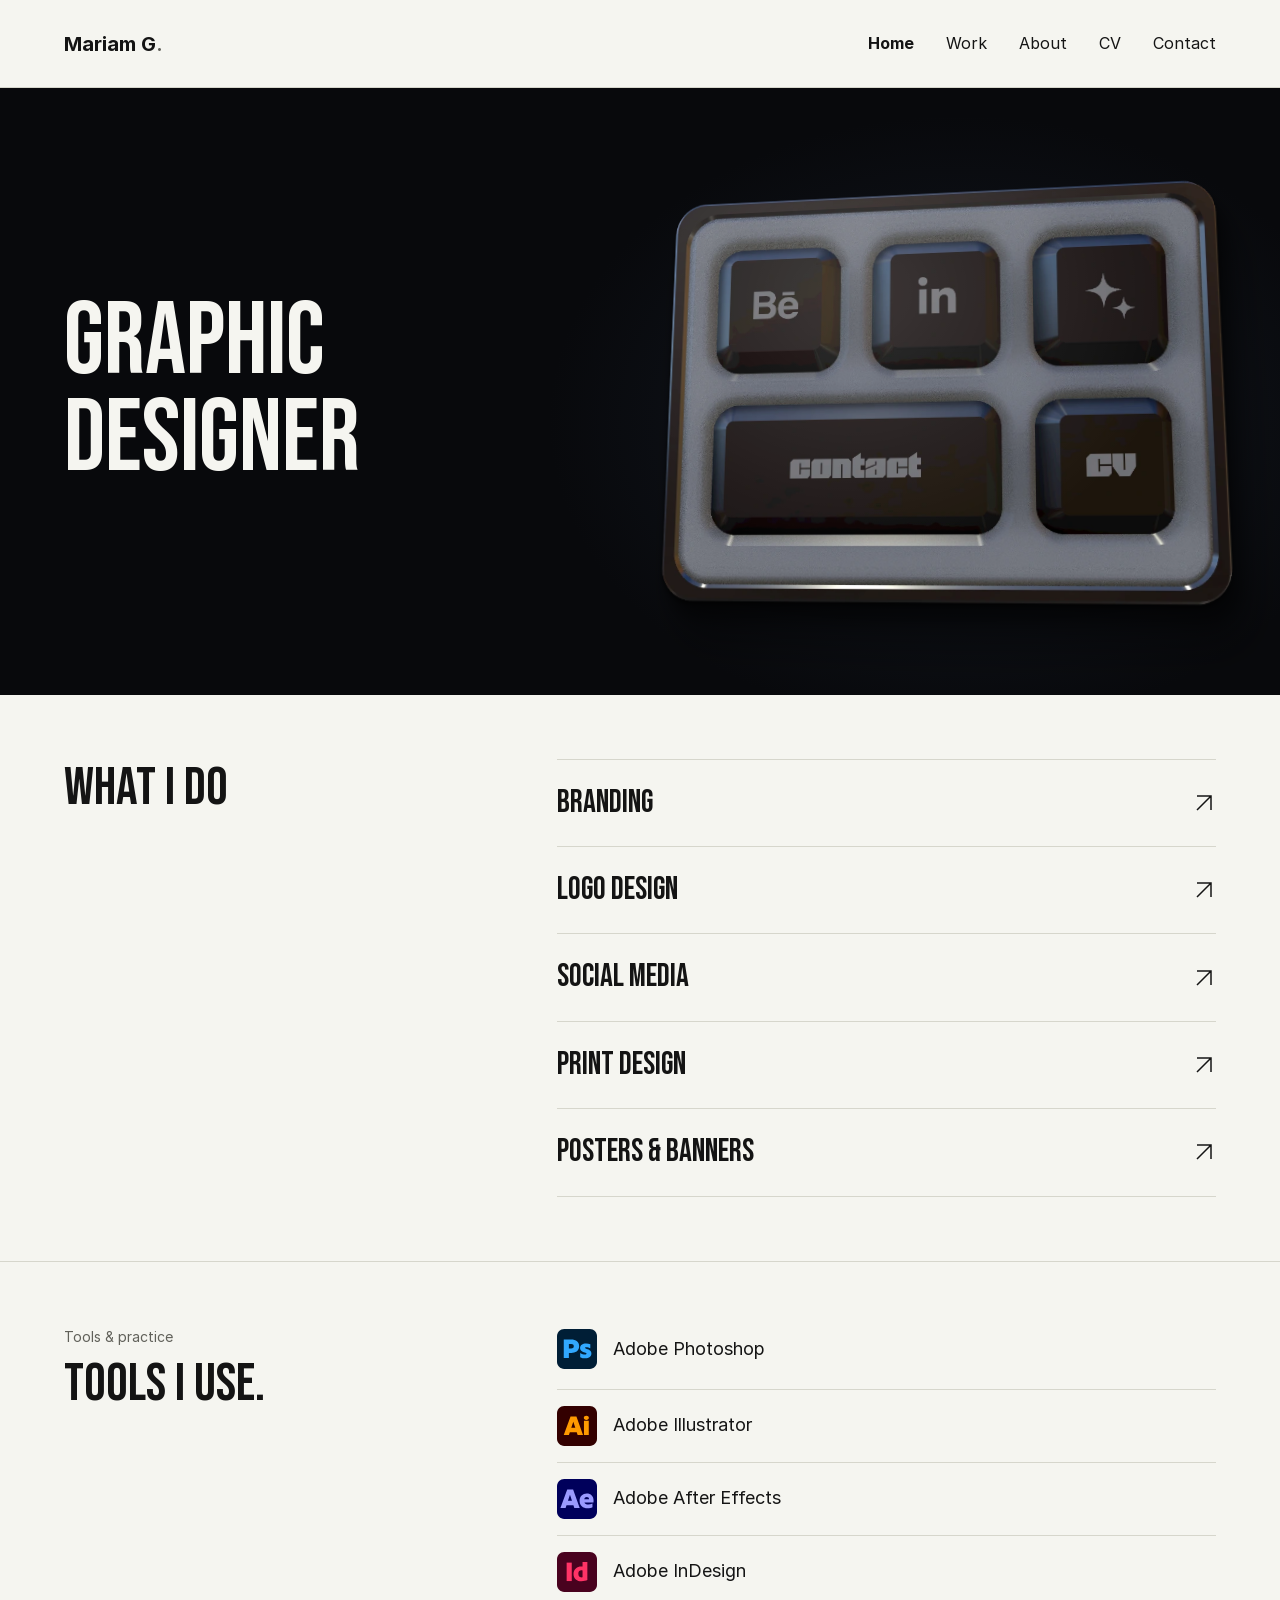
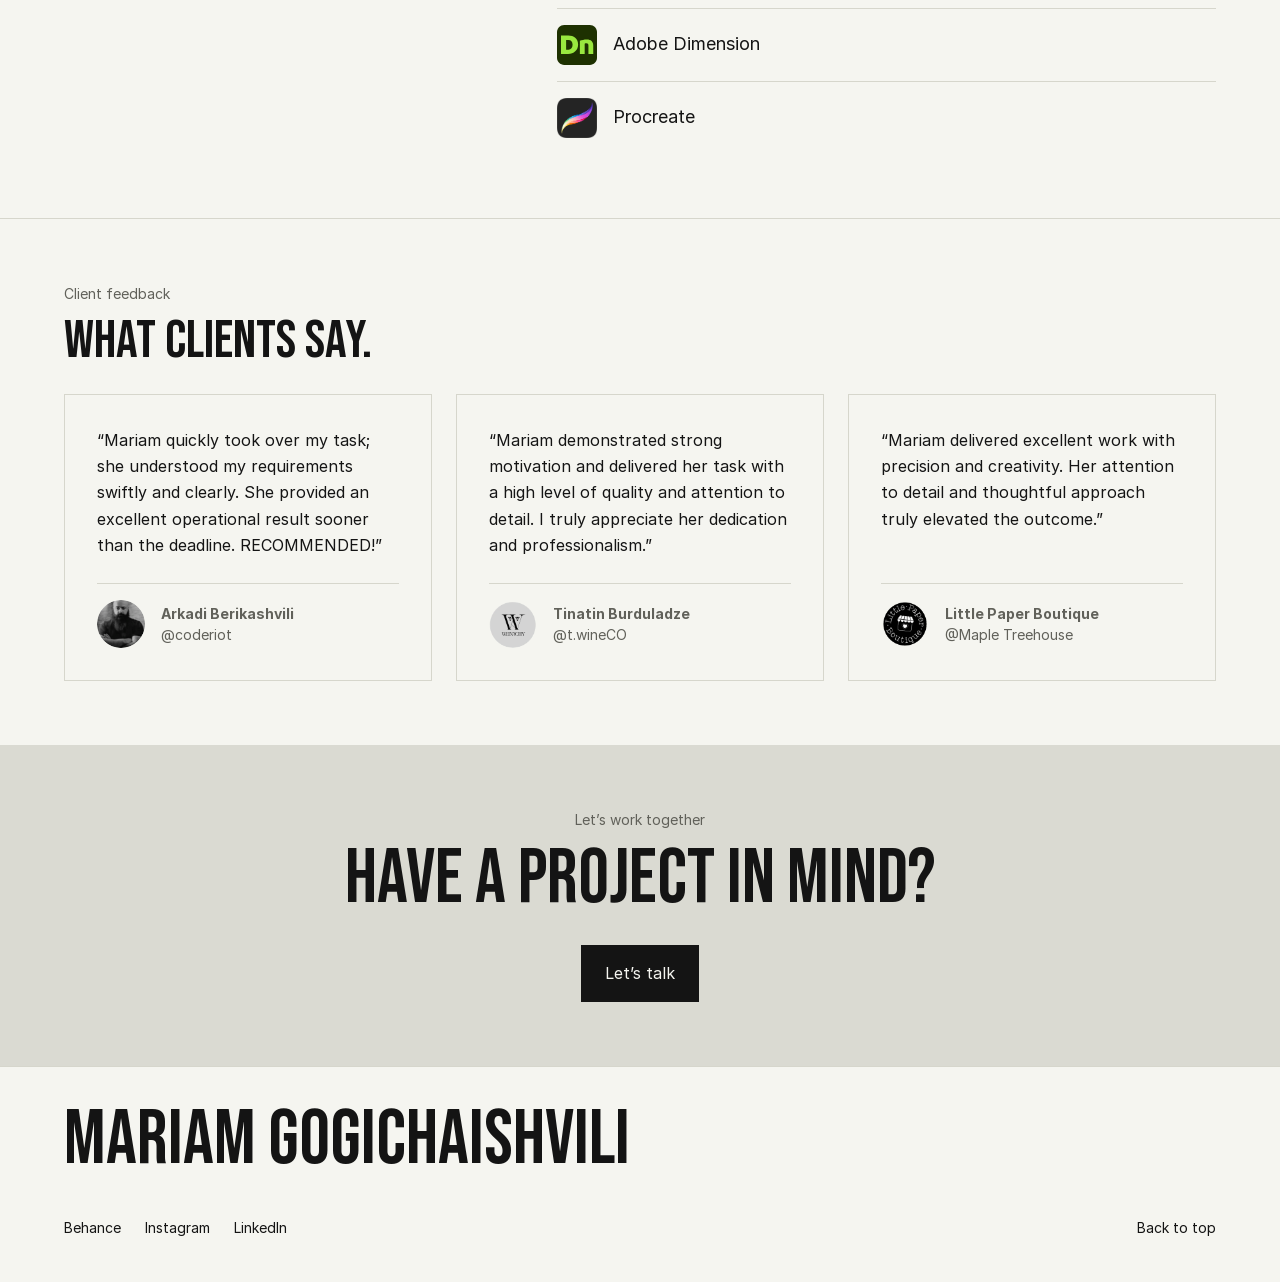
==== commit f1f36909: "Fix testimonial authors, tighten heading spacing and add subtle scroll feedback" ====
--- a/docs/index.html
+++ b/docs/index.html
@@ -1 +1 @@
-<!doctype html><html lang="en"><head><meta charset="utf-8"><meta name="viewport" content="width=device-width,initial-scale=1"><meta name="color-scheme" content="light"><title>Graphic designer — Mariam Gogichaishvili</title><meta name="description" content="Mariam Gogichaishvili — graphic designer working across brand identity, print and digital design."><meta property="og:title" content="Graphic designer — Mariam Gogichaishvili"><meta property="og:description" content="Mariam Gogichaishvili — graphic designer working across brand identity, print and digital design."><meta property="og:type" content="website"><meta property="og:url" content="https://gogichaishvilimariam.github.io/M.Gogichaishvili/"><link rel="canonical" href="https://gogichaishvilimariam.github.io/M.Gogichaishvili/"><link rel="icon" href="./favicon.svg" type="image/svg+xml"><link rel="stylesheet" href="./site.css?v=13"><script src="./site.js?v=2" defer></script><link rel="stylesheet" href="./controller.css?v=5"><script src="./controller.js?v=2" defer></script></head><body id="top"><a class="skip-link" href="#main">Skip to content</a><header class="site-header"><a class="wordmark" href="./index.html" aria-label="Mariam Gogichaishvili — home">Mariam G<span aria-hidden="true">.</span></a><nav aria-label="Main navigation"><a href="./index.html" aria-current="page">Home</a><a href="./index.html#work">Work</a><a href="./about/">About</a><a href="./cv/">CV</a><a href="./contact/">Contact</a></nav></header><main id="main"><section class="hero hero--controller section"><div class="hero-layout"><h1>Graphic <br>Designer</h1><div class="controller-stage controller-stage--hero"><nav class="controller-board" aria-label="Quick links"><img class="controller-base" src="./assets/controller.webp" width="944" height="699" alt="" loading="eager" fetchpriority="high" decoding="async"><a class="controller-key controller-key--behance" href="https://www.behance.net/gogichaishvili" aria-label="Behance" target="_blank" rel="noopener noreferrer" style="left:8.79237%;top:12.58941%;width:23.51695%;height:32.04578%;--bg-size:425.22523% 312.05357%;--bg-pos:11.49584% 18.52632%"><span class="controller-key-art" aria-hidden="true"></span><span class="controller-tooltip">Behance</span></a><a class="controller-key controller-key--linkedin" href="https://www.linkedin.com/in/gogichaishvili/" aria-label="LinkedIn" target="_blank" rel="noopener noreferrer" style="left:38.24153%;top:12.58941%;width:23.51695%;height:32.04578%;--bg-size:425.22523% 312.05357%;--bg-pos:50.00000% 18.52632%"><span class="controller-key-art" aria-hidden="true"></span><span class="controller-tooltip">LinkedIn</span></a><a class="controller-key controller-key--work" href="https://www.marketer.ge/vodka-made-in-guria/" aria-label="Read my feature in Marketer" target="_blank" rel="noopener noreferrer" style="left:67.58475%;top:12.58941%;width:23.51695%;height:32.04578%;--bg-size:425.22523% 312.05357%;--bg-pos:88.36565% 18.52632%"><span class="controller-key-art" aria-hidden="true"></span><span class="controller-tooltip">Featured in Marketer</span></a><a class="controller-key controller-key--contact" href="./contact/" aria-label="Contact" style="left:8.79237%;top:52.36052%;width:52.96610%;height:32.04578%;--bg-size:188.80000% 312.05357%;--bg-pos:18.69369% 77.05263%"><span class="controller-key-art" aria-hidden="true"></span><span class="controller-tooltip">Contact</span></a><a class="controller-key controller-key--cv" href="./assets/mariam-cv-2026.pdf" aria-label="View CV (PDF)" target="_blank" rel="noopener noreferrer" style="left:67.58475%;top:52.36052%;width:23.51695%;height:32.04578%;--bg-size:425.22523% 312.05357%;--bg-pos:88.36565% 77.05263%"><span class="controller-key-art" aria-hidden="true"></span><span class="controller-tooltip">View CV (PDF)</span></a></nav></div></div></section><section class="section services-section" id="work"><div class="section-heading"><h2>What I do</h2></div><ul class="services-list"><li><a href="./branding/"><h3>Branding</h3><svg class="service-arrow" viewBox="0 0 24 24" width="24" height="24" fill="none" stroke="currentColor" stroke-width="1.5" aria-hidden="true" focusable="false"><path d="M5 19 19 5M5 5h14v14"/></svg></a></li><li><a href="./logos/"><h3>Logo design</h3><svg class="service-arrow" viewBox="0 0 24 24" width="24" height="24" fill="none" stroke="currentColor" stroke-width="1.5" aria-hidden="true" focusable="false"><path d="M5 19 19 5M5 5h14v14"/></svg></a></li><li><a href="./social-media/"><h3>Social media</h3><svg class="service-arrow" viewBox="0 0 24 24" width="24" height="24" fill="none" stroke="currentColor" stroke-width="1.5" aria-hidden="true" focusable="false"><path d="M5 19 19 5M5 5h14v14"/></svg></a></li><li><a href="./print-design/"><h3>Print design</h3><svg class="service-arrow" viewBox="0 0 24 24" width="24" height="24" fill="none" stroke="currentColor" stroke-width="1.5" aria-hidden="true" focusable="false"><path d="M5 19 19 5M5 5h14v14"/></svg></a></li><li><a href="./bannerposter/"><h3>Posters &amp; banners</h3><svg class="service-arrow" viewBox="0 0 24 24" width="24" height="24" fill="none" stroke="currentColor" stroke-width="1.5" aria-hidden="true" focusable="false"><path d="M5 19 19 5M5 5h14v14"/></svg></a></li></ul></section><section class="section tools-section"><div><p class="eyebrow">Tools & practice</p><h2>Tools I use.</h2></div><ul class="tool-list"><li><img class="tool-logo" src="./assets/tool-logos/photoshop.svg" alt="" aria-hidden="true" width="40" height="40" loading="lazy"><span><span class=tool-vendor>Adobe </span>Photoshop</span></li><li><img class="tool-logo" src="./assets/tool-logos/illustrator.svg" alt="" aria-hidden="true" width="40" height="40" loading="lazy"><span><span class=tool-vendor>Adobe </span>Illustrator</span></li><li><img class="tool-logo" src="./assets/tool-logos/after-effects.svg" alt="" aria-hidden="true" width="40" height="40" loading="lazy"><span><span class=tool-vendor>Adobe </span>After Effects</span></li><li><img class="tool-logo" src="./assets/tool-logos/indesign.svg" alt="" aria-hidden="true" width="40" height="40" loading="lazy"><span><span class=tool-vendor>Adobe </span>InDesign</span></li><li><img class="tool-logo" src="./assets/tool-logos/dimension.svg" alt="" aria-hidden="true" width="40" height="40" loading="lazy"><span><span class=tool-vendor>Adobe </span>Dimension</span></li><li><img class="tool-logo" src="./assets/tool-logos/procreate.png" alt="" aria-hidden="true" width="40" height="40" loading="lazy"><span>Procreate</span></li></ul></section><section class="section"><div class="section-heading"><p class="eyebrow">Client feedback</p><h2>What clients say.</h2></div><div class="feedback-grid"><figure class="feedback"><blockquote><p>“Mariam quickly took over my task; she understood my requirements swiftly and clearly. She provided an excellent operational result sooner than the deadline. RECOMMENDED!”</p></blockquote><figcaption><img class="" src="./assets/b6eedaa345970c6c2993.webp" alt="Arkadi Berikashvili" width="285" height="285" loading="lazy" decoding="async"><span><strong>Arkadi Berikashvili</strong><span>@coderiot</span></span></figcaption></figure><figure class="feedback"><blockquote><p>“Mariam demonstrated strong motivation and delivered her task with a high level of quality and attention to detail. I truly appreciate her dedication and professionalism.”</p></blockquote><figcaption><img class="" src="./assets/21bef71f6780d4f4907f.webp" alt="Tinatin Burduladze" width="300" height="300" loading="lazy" decoding="async"><span><strong>Tinatin Burduladze</strong><span>@t.wineCO</span></span></figcaption></figure><figure class="feedback"><blockquote><p>“Mariam delivered excellent work with precision and creativity. Her attention to detail and thoughtful approach truly elevated the outcome.”</p></blockquote><figcaption><img class="" src="./assets/5269c9efb7cc2b4a752d.webp" alt="Little Paper Boutique" width="300" height="300" loading="lazy" decoding="async"><span><strong>Little Paper Boutique</strong><span>@Maple Treehouse</span></span></figcaption></figure></div></section><section class="contact-cta section"><p class="eyebrow">Let’s work together</p><h2>Have a project in mind?</h2><a class="button" href="./contact/">Let’s talk</a></section></main><footer class="site-footer"><a class="footer-name" href="./index.html">Mariam Gogichaishvili</a><div><a href="https://www.behance.net/gogichaishvili" target="_blank" rel="noopener noreferrer">Behance</a><a href="https://www.instagram.com/candy_flyn/" target="_blank" rel="noopener noreferrer">Instagram</a><a href="https://www.linkedin.com/in/gogichaishvili/" target="_blank" rel="noopener noreferrer">LinkedIn</a></div><a class="back-to-top" href="#top">Back to top</a></footer><dialog class="lightbox" aria-label="Image viewer"><div class="lightbox-bar"><span class="lightbox-count" aria-live="polite"></span><button type="button" data-close aria-label="Close image viewer">Close ×</button></div><div class="lightbox-stage"><button type="button" data-prev aria-label="Previous image"><svg viewBox="0 0 24 24" width="24" height="24" fill="none" stroke="currentColor" stroke-width="1.5" aria-hidden="true" focusable="false"><path d="m14 5-7 7 7 7M7 12h14"/></svg></button><img alt=""><button type="button" data-next aria-label="Next image"><svg viewBox="0 0 24 24" width="24" height="24" fill="none" stroke="currentColor" stroke-width="1.5" aria-hidden="true" focusable="false"><path d="m10 5 7 7-7 7M3 12h14"/></svg></button></div><p class="lightbox-caption"></p></dialog></body></html>+<!doctype html><html lang="en"><head><meta charset="utf-8"><meta name="viewport" content="width=device-width,initial-scale=1"><meta name="color-scheme" content="light"><title>Graphic designer — Mariam Gogichaishvili</title><meta name="description" content="Mariam Gogichaishvili — graphic designer working across brand identity, print and digital design."><meta property="og:title" content="Graphic designer — Mariam Gogichaishvili"><meta property="og:description" content="Mariam Gogichaishvili — graphic designer working across brand identity, print and digital design."><meta property="og:type" content="website"><meta property="og:url" content="https://gogichaishvilimariam.github.io/M.Gogichaishvili/"><link rel="canonical" href="https://gogichaishvilimariam.github.io/M.Gogichaishvili/"><link rel="icon" href="./favicon.svg" type="image/svg+xml"><link rel="stylesheet" href="./site.css?v=14"><script src="./site.js?v=3" defer></script><link rel="stylesheet" href="./controller.css?v=5"><script src="./controller.js?v=2" defer></script></head><body id="top"><a class="skip-link" href="#main">Skip to content</a><header class="site-header"><a class="wordmark" href="./index.html" aria-label="Mariam Gogichaishvili — home">Mariam G<span aria-hidden="true">.</span></a><nav aria-label="Main navigation"><a href="./index.html" aria-current="page">Home</a><a href="./index.html#work">Work</a><a href="./about/">About</a><a href="./cv/">CV</a><a href="./contact/">Contact</a></nav></header><main id="main"><section class="hero hero--controller section"><div class="hero-layout"><h1>Graphic <br>Designer</h1><div class="controller-stage controller-stage--hero"><nav class="controller-board" aria-label="Quick links"><img class="controller-base" src="./assets/controller.webp" width="944" height="699" alt="" loading="eager" fetchpriority="high" decoding="async"><a class="controller-key controller-key--behance" href="https://www.behance.net/gogichaishvili" aria-label="Behance" target="_blank" rel="noopener noreferrer" style="left:8.79237%;top:12.58941%;width:23.51695%;height:32.04578%;--bg-size:425.22523% 312.05357%;--bg-pos:11.49584% 18.52632%"><span class="controller-key-art" aria-hidden="true"></span><span class="controller-tooltip">Behance</span></a><a class="controller-key controller-key--linkedin" href="https://www.linkedin.com/in/gogichaishvili/" aria-label="LinkedIn" target="_blank" rel="noopener noreferrer" style="left:38.24153%;top:12.58941%;width:23.51695%;height:32.04578%;--bg-size:425.22523% 312.05357%;--bg-pos:50.00000% 18.52632%"><span class="controller-key-art" aria-hidden="true"></span><span class="controller-tooltip">LinkedIn</span></a><a class="controller-key controller-key--work" href="https://www.marketer.ge/vodka-made-in-guria/" aria-label="Read my feature in Marketer" target="_blank" rel="noopener noreferrer" style="left:67.58475%;top:12.58941%;width:23.51695%;height:32.04578%;--bg-size:425.22523% 312.05357%;--bg-pos:88.36565% 18.52632%"><span class="controller-key-art" aria-hidden="true"></span><span class="controller-tooltip">Featured in Marketer</span></a><a class="controller-key controller-key--contact" href="./contact/" aria-label="Contact" style="left:8.79237%;top:52.36052%;width:52.96610%;height:32.04578%;--bg-size:188.80000% 312.05357%;--bg-pos:18.69369% 77.05263%"><span class="controller-key-art" aria-hidden="true"></span><span class="controller-tooltip">Contact</span></a><a class="controller-key controller-key--cv" href="./assets/mariam-cv-2026.pdf" aria-label="View CV (PDF)" target="_blank" rel="noopener noreferrer" style="left:67.58475%;top:52.36052%;width:23.51695%;height:32.04578%;--bg-size:425.22523% 312.05357%;--bg-pos:88.36565% 77.05263%"><span class="controller-key-art" aria-hidden="true"></span><span class="controller-tooltip">View CV (PDF)</span></a></nav></div></div></section><section class="section services-section" id="work"><div class="section-heading"><h2>What I do</h2></div><ul class="services-list"><li><a href="./branding/"><h3>Branding</h3><svg class="service-arrow" viewBox="0 0 24 24" width="24" height="24" fill="none" stroke="currentColor" stroke-width="1.5" aria-hidden="true" focusable="false"><path d="M5 19 19 5M5 5h14v14"/></svg></a></li><li><a href="./logos/"><h3>Logo design</h3><svg class="service-arrow" viewBox="0 0 24 24" width="24" height="24" fill="none" stroke="currentColor" stroke-width="1.5" aria-hidden="true" focusable="false"><path d="M5 19 19 5M5 5h14v14"/></svg></a></li><li><a href="./social-media/"><h3>Social media</h3><svg class="service-arrow" viewBox="0 0 24 24" width="24" height="24" fill="none" stroke="currentColor" stroke-width="1.5" aria-hidden="true" focusable="false"><path d="M5 19 19 5M5 5h14v14"/></svg></a></li><li><a href="./print-design/"><h3>Print design</h3><svg class="service-arrow" viewBox="0 0 24 24" width="24" height="24" fill="none" stroke="currentColor" stroke-width="1.5" aria-hidden="true" focusable="false"><path d="M5 19 19 5M5 5h14v14"/></svg></a></li><li><a href="./bannerposter/"><h3>Posters &amp; banners</h3><svg class="service-arrow" viewBox="0 0 24 24" width="24" height="24" fill="none" stroke="currentColor" stroke-width="1.5" aria-hidden="true" focusable="false"><path d="M5 19 19 5M5 5h14v14"/></svg></a></li></ul></section><section class="section tools-section"><div><p class="eyebrow">Tools & practice</p><h2>Tools I use.</h2></div><ul class="tool-list"><li><img class="tool-logo" src="./assets/tool-logos/photoshop.svg" alt="" aria-hidden="true" width="40" height="40" loading="lazy"><span><span class=tool-vendor>Adobe </span>Photoshop</span></li><li><img class="tool-logo" src="./assets/tool-logos/illustrator.svg" alt="" aria-hidden="true" width="40" height="40" loading="lazy"><span><span class=tool-vendor>Adobe </span>Illustrator</span></li><li><img class="tool-logo" src="./assets/tool-logos/after-effects.svg" alt="" aria-hidden="true" width="40" height="40" loading="lazy"><span><span class=tool-vendor>Adobe </span>After Effects</span></li><li><img class="tool-logo" src="./assets/tool-logos/indesign.svg" alt="" aria-hidden="true" width="40" height="40" loading="lazy"><span><span class=tool-vendor>Adobe </span>InDesign</span></li><li><img class="tool-logo" src="./assets/tool-logos/dimension.svg" alt="" aria-hidden="true" width="40" height="40" loading="lazy"><span><span class=tool-vendor>Adobe </span>Dimension</span></li><li><img class="tool-logo" src="./assets/tool-logos/procreate.png" alt="" aria-hidden="true" width="40" height="40" loading="lazy"><span>Procreate</span></li></ul></section><section class="section"><div class="section-heading"><p class="eyebrow">Client feedback</p><h2>What clients say.</h2></div><div class="feedback-grid"><figure class="feedback"><blockquote><p>“Mariam quickly took over my task; she understood my requirements swiftly and clearly. She provided an excellent operational result sooner than the deadline. RECOMMENDED!”</p></blockquote><figcaption><img class="" src="./assets/b6eedaa345970c6c2993.webp" alt="Arkadi Berikashvili" width="285" height="285" loading="lazy" decoding="async"><span class="feedback-author"><span class="feedback-name">Arkadi Berikashvili</span><span class="feedback-handle">@coderiot</span></span></figcaption></figure><figure class="feedback"><blockquote><p>“Mariam demonstrated strong motivation and delivered her task with a high level of quality and attention to detail. I truly appreciate her dedication and professionalism.”</p></blockquote><figcaption><img class="" src="./assets/21bef71f6780d4f4907f.webp" alt="Tinatin Burduladze" width="300" height="300" loading="lazy" decoding="async"><span class="feedback-author"><span class="feedback-name">Tinatin Burduladze</span><span class="feedback-handle">@t.wineCO</span></span></figcaption></figure><figure class="feedback"><blockquote><p>“Mariam delivered excellent work with precision and creativity. Her attention to detail and thoughtful approach truly elevated the outcome.”</p></blockquote><figcaption><img class="" src="./assets/5269c9efb7cc2b4a752d.webp" alt="Little Paper Boutique" width="300" height="300" loading="lazy" decoding="async"><span class="feedback-author"><span class="feedback-name">Little Paper Boutique</span><span class="feedback-handle">@Maple Treehouse</span></span></figcaption></figure></div></section><section class="contact-cta section"><p class="eyebrow">Let’s work together</p><h2>Have a project in mind?</h2><a class="button" href="./contact/">Let’s talk</a></section></main><footer class="site-footer"><a class="footer-name" href="./index.html">Mariam Gogichaishvili</a><div><a href="https://www.behance.net/gogichaishvili" target="_blank" rel="noopener noreferrer">Behance</a><a href="https://www.instagram.com/candy_flyn/" target="_blank" rel="noopener noreferrer">Instagram</a><a href="https://www.linkedin.com/in/gogichaishvili/" target="_blank" rel="noopener noreferrer">LinkedIn</a></div><a class="back-to-top" href="#top">Back to top</a></footer><dialog class="lightbox" aria-label="Image viewer"><div class="lightbox-bar"><span class="lightbox-count" aria-live="polite"></span><button type="button" data-close aria-label="Close image viewer">Close ×</button></div><div class="lightbox-stage"><button type="button" data-prev aria-label="Previous image"><svg viewBox="0 0 24 24" width="24" height="24" fill="none" stroke="currentColor" stroke-width="1.5" aria-hidden="true" focusable="false"><path d="m14 5-7 7 7 7M7 12h14"/></svg></button><img alt=""><button type="button" data-next aria-label="Next image"><svg viewBox="0 0 24 24" width="24" height="24" fill="none" stroke="currentColor" stroke-width="1.5" aria-hidden="true" focusable="false"><path d="m10 5 7 7-7 7M3 12h14"/></svg></button></div><p class="lightbox-caption"></p></dialog></body></html>
--- a/docs/site.css
+++ b/docs/site.css
@@ -270,3 +270,31 @@
  .site-footer>div{grid-column:1 / 4;gap:0 var(--space-2)}
  .site-footer .back-to-top{grid-column:4;align-self:end;font-size:14px}
 }
+
+/* Close heading groups; retain space between separate sections. */
+.eyebrow,.project-header .eyebrow,.controller-section .eyebrow{margin-bottom:var(--space-1)}
+.page-intro .lead{margin-top:var(--space-1)}
+.section-heading{margin-bottom:var(--space-3)}
+.project-header{margin-bottom:var(--space-2)}
+.project-type,.profile-role{margin-top:var(--space-1)}
+.contact-layout h2,.contact-cv h2,.prose h2{margin-bottom:var(--space-2)}
+.contact-cta .button{margin-top:var(--space-3)}
+.feedback{justify-content:flex-start;gap:var(--space-3)}
+.feedback figcaption{display:flex;align-items:center;gap:var(--space-2);padding-top:var(--space-2);margin-top:auto}
+.feedback figcaption .feedback-author{display:block;flex:1;min-width:0;overflow-wrap:normal}
+.feedback figcaption .feedback-name{display:block;margin:0;padding:0;font-size:14px;font-weight:700;line-height:21px;white-space:normal;word-break:normal;overflow-wrap:normal}
+.feedback figcaption .feedback-handle{display:block;margin:0;padding:0;font-size:14px;font-weight:400;line-height:21px;color:var(--muted)}
+.feedback-name *, .feedback-handle *{display:inline;margin:0;padding:0;font:inherit;line-height:inherit}
+@media(max-width:767px){.section-heading{margin-bottom:var(--space-2)}.page-intro .lead{margin-top:var(--space-1)}.feedback{gap:var(--space-2)}}
+/* Links use contrast and focus outlines, never underlines. */
+a,a:hover,a:focus,a:active,.text-link,.text-link:hover,.services-list a:hover h3,.category-nav a[aria-current],.gallery-more>summary,.gallery-more>summary:hover{ text-decoration:none!important }
+.site-header nav a::after{display:none}
+a:hover{opacity:.7}
+a:focus-visible,button:focus-visible,summary:focus-visible{outline:2px solid currentColor;outline-offset:4px}
+.site-header nav a[aria-current]{font-weight:700}
+.scroll-progress{position:fixed;inset:0 0 auto;height:3px;background:var(--paper);mix-blend-mode:difference;transform:scaleX(var(--scroll-progress,0));transform-origin:left;z-index:90;pointer-events:none}
+@media(prefers-reduced-motion:no-preference){
+ .scroll-revealed{animation:scroll-arrive 420ms var(--ease) both}
+ @keyframes scroll-arrive{from{opacity:.65;translate:0 8px}to{opacity:1;translate:0 0}}
+}
+@media print{.scroll-progress{display:none}.scroll-revealed{animation:none!important}}
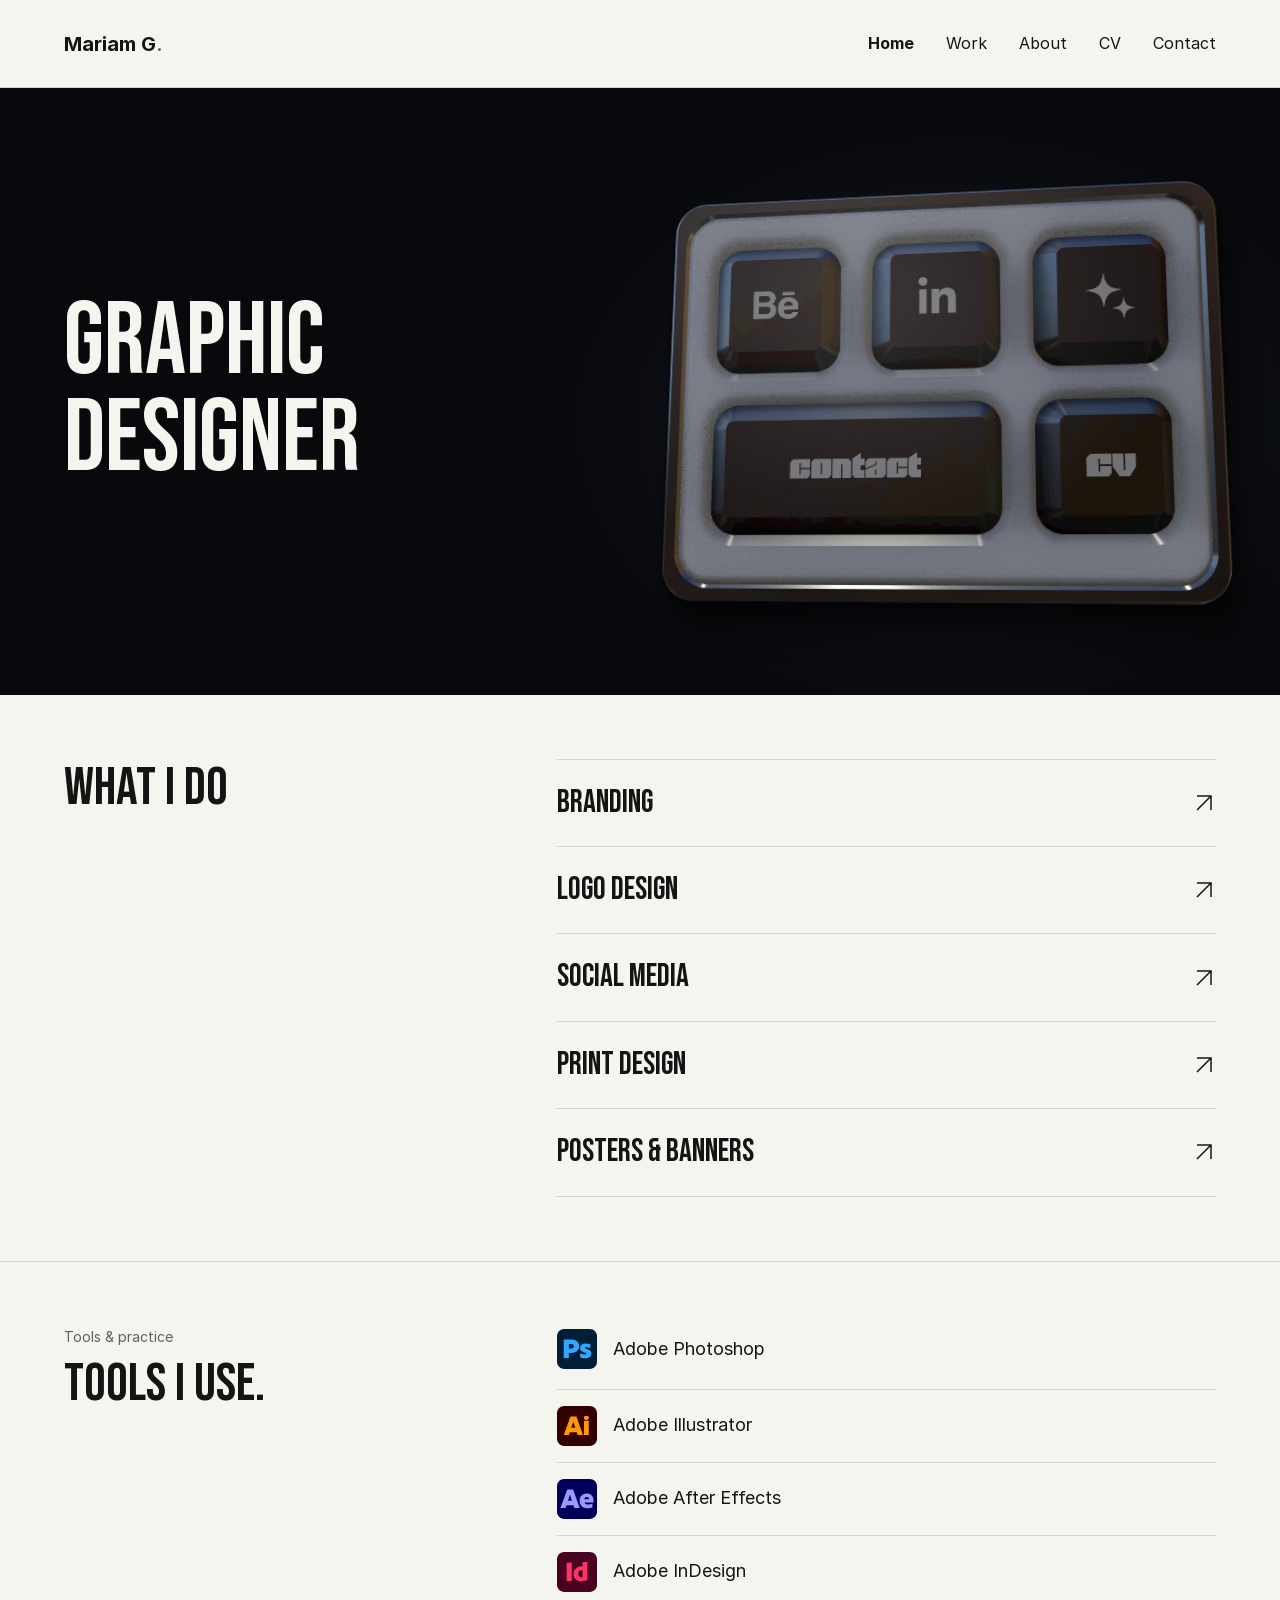
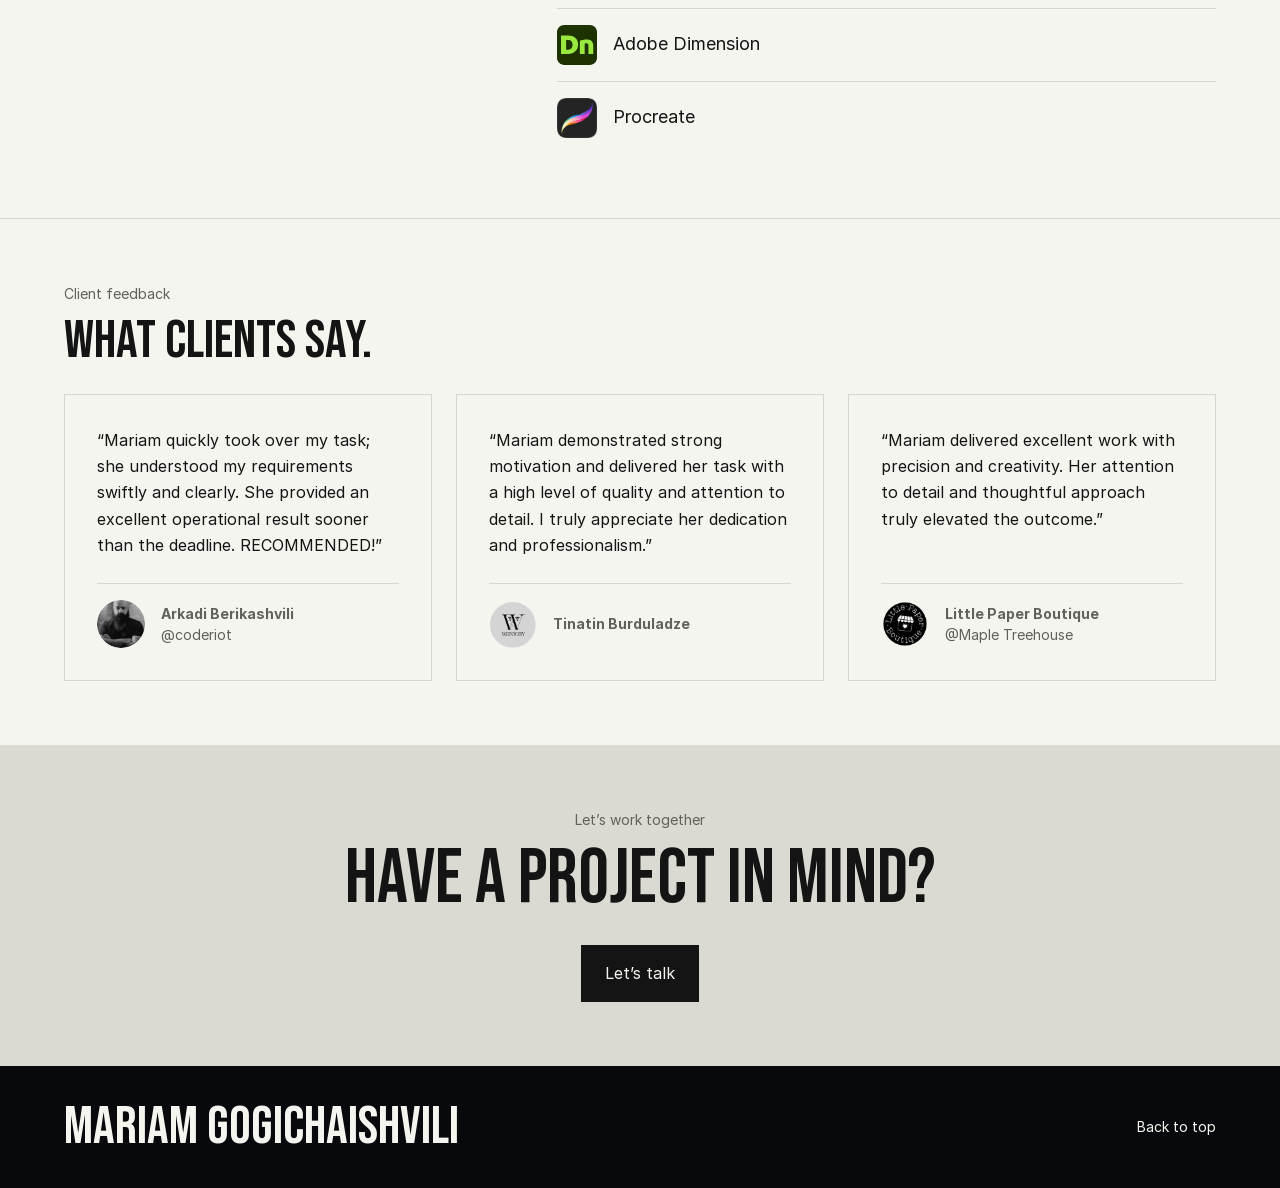
==== commit 8098bb4a: "Simplify dark footer and remove Tinatin testimonial handle" ====
--- a/docs/index.html
+++ b/docs/index.html
@@ -1 +1 @@
-<!doctype html><html lang="en"><head><meta charset="utf-8"><meta name="viewport" content="width=device-width,initial-scale=1"><meta name="color-scheme" content="light"><title>Graphic designer — Mariam Gogichaishvili</title><meta name="description" content="Mariam Gogichaishvili — graphic designer working across brand identity, print and digital design."><meta property="og:title" content="Graphic designer — Mariam Gogichaishvili"><meta property="og:description" content="Mariam Gogichaishvili — graphic designer working across brand identity, print and digital design."><meta property="og:type" content="website"><meta property="og:url" content="https://gogichaishvilimariam.github.io/M.Gogichaishvili/"><link rel="canonical" href="https://gogichaishvilimariam.github.io/M.Gogichaishvili/"><link rel="icon" href="./favicon.svg" type="image/svg+xml"><link rel="stylesheet" href="./site.css?v=14"><script src="./site.js?v=3" defer></script><link rel="stylesheet" href="./controller.css?v=5"><script src="./controller.js?v=2" defer></script></head><body id="top"><a class="skip-link" href="#main">Skip to content</a><header class="site-header"><a class="wordmark" href="./index.html" aria-label="Mariam Gogichaishvili — home">Mariam G<span aria-hidden="true">.</span></a><nav aria-label="Main navigation"><a href="./index.html" aria-current="page">Home</a><a href="./index.html#work">Work</a><a href="./about/">About</a><a href="./cv/">CV</a><a href="./contact/">Contact</a></nav></header><main id="main"><section class="hero hero--controller section"><div class="hero-layout"><h1>Graphic <br>Designer</h1><div class="controller-stage controller-stage--hero"><nav class="controller-board" aria-label="Quick links"><img class="controller-base" src="./assets/controller.webp" width="944" height="699" alt="" loading="eager" fetchpriority="high" decoding="async"><a class="controller-key controller-key--behance" href="https://www.behance.net/gogichaishvili" aria-label="Behance" target="_blank" rel="noopener noreferrer" style="left:8.79237%;top:12.58941%;width:23.51695%;height:32.04578%;--bg-size:425.22523% 312.05357%;--bg-pos:11.49584% 18.52632%"><span class="controller-key-art" aria-hidden="true"></span><span class="controller-tooltip">Behance</span></a><a class="controller-key controller-key--linkedin" href="https://www.linkedin.com/in/gogichaishvili/" aria-label="LinkedIn" target="_blank" rel="noopener noreferrer" style="left:38.24153%;top:12.58941%;width:23.51695%;height:32.04578%;--bg-size:425.22523% 312.05357%;--bg-pos:50.00000% 18.52632%"><span class="controller-key-art" aria-hidden="true"></span><span class="controller-tooltip">LinkedIn</span></a><a class="controller-key controller-key--work" href="https://www.marketer.ge/vodka-made-in-guria/" aria-label="Read my feature in Marketer" target="_blank" rel="noopener noreferrer" style="left:67.58475%;top:12.58941%;width:23.51695%;height:32.04578%;--bg-size:425.22523% 312.05357%;--bg-pos:88.36565% 18.52632%"><span class="controller-key-art" aria-hidden="true"></span><span class="controller-tooltip">Featured in Marketer</span></a><a class="controller-key controller-key--contact" href="./contact/" aria-label="Contact" style="left:8.79237%;top:52.36052%;width:52.96610%;height:32.04578%;--bg-size:188.80000% 312.05357%;--bg-pos:18.69369% 77.05263%"><span class="controller-key-art" aria-hidden="true"></span><span class="controller-tooltip">Contact</span></a><a class="controller-key controller-key--cv" href="./assets/mariam-cv-2026.pdf" aria-label="View CV (PDF)" target="_blank" rel="noopener noreferrer" style="left:67.58475%;top:52.36052%;width:23.51695%;height:32.04578%;--bg-size:425.22523% 312.05357%;--bg-pos:88.36565% 77.05263%"><span class="controller-key-art" aria-hidden="true"></span><span class="controller-tooltip">View CV (PDF)</span></a></nav></div></div></section><section class="section services-section" id="work"><div class="section-heading"><h2>What I do</h2></div><ul class="services-list"><li><a href="./branding/"><h3>Branding</h3><svg class="service-arrow" viewBox="0 0 24 24" width="24" height="24" fill="none" stroke="currentColor" stroke-width="1.5" aria-hidden="true" focusable="false"><path d="M5 19 19 5M5 5h14v14"/></svg></a></li><li><a href="./logos/"><h3>Logo design</h3><svg class="service-arrow" viewBox="0 0 24 24" width="24" height="24" fill="none" stroke="currentColor" stroke-width="1.5" aria-hidden="true" focusable="false"><path d="M5 19 19 5M5 5h14v14"/></svg></a></li><li><a href="./social-media/"><h3>Social media</h3><svg class="service-arrow" viewBox="0 0 24 24" width="24" height="24" fill="none" stroke="currentColor" stroke-width="1.5" aria-hidden="true" focusable="false"><path d="M5 19 19 5M5 5h14v14"/></svg></a></li><li><a href="./print-design/"><h3>Print design</h3><svg class="service-arrow" viewBox="0 0 24 24" width="24" height="24" fill="none" stroke="currentColor" stroke-width="1.5" aria-hidden="true" focusable="false"><path d="M5 19 19 5M5 5h14v14"/></svg></a></li><li><a href="./bannerposter/"><h3>Posters &amp; banners</h3><svg class="service-arrow" viewBox="0 0 24 24" width="24" height="24" fill="none" stroke="currentColor" stroke-width="1.5" aria-hidden="true" focusable="false"><path d="M5 19 19 5M5 5h14v14"/></svg></a></li></ul></section><section class="section tools-section"><div><p class="eyebrow">Tools & practice</p><h2>Tools I use.</h2></div><ul class="tool-list"><li><img class="tool-logo" src="./assets/tool-logos/photoshop.svg" alt="" aria-hidden="true" width="40" height="40" loading="lazy"><span><span class=tool-vendor>Adobe </span>Photoshop</span></li><li><img class="tool-logo" src="./assets/tool-logos/illustrator.svg" alt="" aria-hidden="true" width="40" height="40" loading="lazy"><span><span class=tool-vendor>Adobe </span>Illustrator</span></li><li><img class="tool-logo" src="./assets/tool-logos/after-effects.svg" alt="" aria-hidden="true" width="40" height="40" loading="lazy"><span><span class=tool-vendor>Adobe </span>After Effects</span></li><li><img class="tool-logo" src="./assets/tool-logos/indesign.svg" alt="" aria-hidden="true" width="40" height="40" loading="lazy"><span><span class=tool-vendor>Adobe </span>InDesign</span></li><li><img class="tool-logo" src="./assets/tool-logos/dimension.svg" alt="" aria-hidden="true" width="40" height="40" loading="lazy"><span><span class=tool-vendor>Adobe </span>Dimension</span></li><li><img class="tool-logo" src="./assets/tool-logos/procreate.png" alt="" aria-hidden="true" width="40" height="40" loading="lazy"><span>Procreate</span></li></ul></section><section class="section"><div class="section-heading"><p class="eyebrow">Client feedback</p><h2>What clients say.</h2></div><div class="feedback-grid"><figure class="feedback"><blockquote><p>“Mariam quickly took over my task; she understood my requirements swiftly and clearly. She provided an excellent operational result sooner than the deadline. RECOMMENDED!”</p></blockquote><figcaption><img class="" src="./assets/b6eedaa345970c6c2993.webp" alt="Arkadi Berikashvili" width="285" height="285" loading="lazy" decoding="async"><span class="feedback-author"><span class="feedback-name">Arkadi Berikashvili</span><span class="feedback-handle">@coderiot</span></span></figcaption></figure><figure class="feedback"><blockquote><p>“Mariam demonstrated strong motivation and delivered her task with a high level of quality and attention to detail. I truly appreciate her dedication and professionalism.”</p></blockquote><figcaption><img class="" src="./assets/21bef71f6780d4f4907f.webp" alt="Tinatin Burduladze" width="300" height="300" loading="lazy" decoding="async"><span class="feedback-author"><span class="feedback-name">Tinatin Burduladze</span><span class="feedback-handle">@t.wineCO</span></span></figcaption></figure><figure class="feedback"><blockquote><p>“Mariam delivered excellent work with precision and creativity. Her attention to detail and thoughtful approach truly elevated the outcome.”</p></blockquote><figcaption><img class="" src="./assets/5269c9efb7cc2b4a752d.webp" alt="Little Paper Boutique" width="300" height="300" loading="lazy" decoding="async"><span class="feedback-author"><span class="feedback-name">Little Paper Boutique</span><span class="feedback-handle">@Maple Treehouse</span></span></figcaption></figure></div></section><section class="contact-cta section"><p class="eyebrow">Let’s work together</p><h2>Have a project in mind?</h2><a class="button" href="./contact/">Let’s talk</a></section></main><footer class="site-footer"><a class="footer-name" href="./index.html">Mariam Gogichaishvili</a><div><a href="https://www.behance.net/gogichaishvili" target="_blank" rel="noopener noreferrer">Behance</a><a href="https://www.instagram.com/candy_flyn/" target="_blank" rel="noopener noreferrer">Instagram</a><a href="https://www.linkedin.com/in/gogichaishvili/" target="_blank" rel="noopener noreferrer">LinkedIn</a></div><a class="back-to-top" href="#top">Back to top</a></footer><dialog class="lightbox" aria-label="Image viewer"><div class="lightbox-bar"><span class="lightbox-count" aria-live="polite"></span><button type="button" data-close aria-label="Close image viewer">Close ×</button></div><div class="lightbox-stage"><button type="button" data-prev aria-label="Previous image"><svg viewBox="0 0 24 24" width="24" height="24" fill="none" stroke="currentColor" stroke-width="1.5" aria-hidden="true" focusable="false"><path d="m14 5-7 7 7 7M7 12h14"/></svg></button><img alt=""><button type="button" data-next aria-label="Next image"><svg viewBox="0 0 24 24" width="24" height="24" fill="none" stroke="currentColor" stroke-width="1.5" aria-hidden="true" focusable="false"><path d="m10 5 7 7-7 7M3 12h14"/></svg></button></div><p class="lightbox-caption"></p></dialog></body></html>+<!doctype html><html lang="en"><head><meta charset="utf-8"><meta name="viewport" content="width=device-width,initial-scale=1"><meta name="color-scheme" content="light"><title>Graphic designer — Mariam Gogichaishvili</title><meta name="description" content="Mariam Gogichaishvili — graphic designer working across brand identity, print and digital design."><meta property="og:title" content="Graphic designer — Mariam Gogichaishvili"><meta property="og:description" content="Mariam Gogichaishvili — graphic designer working across brand identity, print and digital design."><meta property="og:type" content="website"><meta property="og:url" content="https://gogichaishvilimariam.github.io/M.Gogichaishvili/"><link rel="canonical" href="https://gogichaishvilimariam.github.io/M.Gogichaishvili/"><link rel="icon" href="./favicon.svg" type="image/svg+xml"><link rel="stylesheet" href="./site.css?v=15"><script src="./site.js?v=3" defer></script><link rel="stylesheet" href="./controller.css?v=5"><script src="./controller.js?v=2" defer></script></head><body id="top"><a class="skip-link" href="#main">Skip to content</a><header class="site-header"><a class="wordmark" href="./index.html" aria-label="Mariam Gogichaishvili — home">Mariam G<span aria-hidden="true">.</span></a><nav aria-label="Main navigation"><a href="./index.html" aria-current="page">Home</a><a href="./index.html#work">Work</a><a href="./about/">About</a><a href="./cv/">CV</a><a href="./contact/">Contact</a></nav></header><main id="main"><section class="hero hero--controller section"><div class="hero-layout"><h1>Graphic <br>Designer</h1><div class="controller-stage controller-stage--hero"><nav class="controller-board" aria-label="Quick links"><img class="controller-base" src="./assets/controller.webp" width="944" height="699" alt="" loading="eager" fetchpriority="high" decoding="async"><a class="controller-key controller-key--behance" href="https://www.behance.net/gogichaishvili" aria-label="Behance" target="_blank" rel="noopener noreferrer" style="left:8.79237%;top:12.58941%;width:23.51695%;height:32.04578%;--bg-size:425.22523% 312.05357%;--bg-pos:11.49584% 18.52632%"><span class="controller-key-art" aria-hidden="true"></span><span class="controller-tooltip">Behance</span></a><a class="controller-key controller-key--linkedin" href="https://www.linkedin.com/in/gogichaishvili/" aria-label="LinkedIn" target="_blank" rel="noopener noreferrer" style="left:38.24153%;top:12.58941%;width:23.51695%;height:32.04578%;--bg-size:425.22523% 312.05357%;--bg-pos:50.00000% 18.52632%"><span class="controller-key-art" aria-hidden="true"></span><span class="controller-tooltip">LinkedIn</span></a><a class="controller-key controller-key--work" href="https://www.marketer.ge/vodka-made-in-guria/" aria-label="Read my feature in Marketer" target="_blank" rel="noopener noreferrer" style="left:67.58475%;top:12.58941%;width:23.51695%;height:32.04578%;--bg-size:425.22523% 312.05357%;--bg-pos:88.36565% 18.52632%"><span class="controller-key-art" aria-hidden="true"></span><span class="controller-tooltip">Featured in Marketer</span></a><a class="controller-key controller-key--contact" href="./contact/" aria-label="Contact" style="left:8.79237%;top:52.36052%;width:52.96610%;height:32.04578%;--bg-size:188.80000% 312.05357%;--bg-pos:18.69369% 77.05263%"><span class="controller-key-art" aria-hidden="true"></span><span class="controller-tooltip">Contact</span></a><a class="controller-key controller-key--cv" href="./assets/mariam-cv-2026.pdf" aria-label="View CV (PDF)" target="_blank" rel="noopener noreferrer" style="left:67.58475%;top:52.36052%;width:23.51695%;height:32.04578%;--bg-size:425.22523% 312.05357%;--bg-pos:88.36565% 77.05263%"><span class="controller-key-art" aria-hidden="true"></span><span class="controller-tooltip">View CV (PDF)</span></a></nav></div></div></section><section class="section services-section" id="work"><div class="section-heading"><h2>What I do</h2></div><ul class="services-list"><li><a href="./branding/"><h3>Branding</h3><svg class="service-arrow" viewBox="0 0 24 24" width="24" height="24" fill="none" stroke="currentColor" stroke-width="1.5" aria-hidden="true" focusable="false"><path d="M5 19 19 5M5 5h14v14"/></svg></a></li><li><a href="./logos/"><h3>Logo design</h3><svg class="service-arrow" viewBox="0 0 24 24" width="24" height="24" fill="none" stroke="currentColor" stroke-width="1.5" aria-hidden="true" focusable="false"><path d="M5 19 19 5M5 5h14v14"/></svg></a></li><li><a href="./social-media/"><h3>Social media</h3><svg class="service-arrow" viewBox="0 0 24 24" width="24" height="24" fill="none" stroke="currentColor" stroke-width="1.5" aria-hidden="true" focusable="false"><path d="M5 19 19 5M5 5h14v14"/></svg></a></li><li><a href="./print-design/"><h3>Print design</h3><svg class="service-arrow" viewBox="0 0 24 24" width="24" height="24" fill="none" stroke="currentColor" stroke-width="1.5" aria-hidden="true" focusable="false"><path d="M5 19 19 5M5 5h14v14"/></svg></a></li><li><a href="./bannerposter/"><h3>Posters &amp; banners</h3><svg class="service-arrow" viewBox="0 0 24 24" width="24" height="24" fill="none" stroke="currentColor" stroke-width="1.5" aria-hidden="true" focusable="false"><path d="M5 19 19 5M5 5h14v14"/></svg></a></li></ul></section><section class="section tools-section"><div><p class="eyebrow">Tools & practice</p><h2>Tools I use.</h2></div><ul class="tool-list"><li><img class="tool-logo" src="./assets/tool-logos/photoshop.svg" alt="" aria-hidden="true" width="40" height="40" loading="lazy"><span><span class=tool-vendor>Adobe </span>Photoshop</span></li><li><img class="tool-logo" src="./assets/tool-logos/illustrator.svg" alt="" aria-hidden="true" width="40" height="40" loading="lazy"><span><span class=tool-vendor>Adobe </span>Illustrator</span></li><li><img class="tool-logo" src="./assets/tool-logos/after-effects.svg" alt="" aria-hidden="true" width="40" height="40" loading="lazy"><span><span class=tool-vendor>Adobe </span>After Effects</span></li><li><img class="tool-logo" src="./assets/tool-logos/indesign.svg" alt="" aria-hidden="true" width="40" height="40" loading="lazy"><span><span class=tool-vendor>Adobe </span>InDesign</span></li><li><img class="tool-logo" src="./assets/tool-logos/dimension.svg" alt="" aria-hidden="true" width="40" height="40" loading="lazy"><span><span class=tool-vendor>Adobe </span>Dimension</span></li><li><img class="tool-logo" src="./assets/tool-logos/procreate.png" alt="" aria-hidden="true" width="40" height="40" loading="lazy"><span>Procreate</span></li></ul></section><section class="section"><div class="section-heading"><p class="eyebrow">Client feedback</p><h2>What clients say.</h2></div><div class="feedback-grid"><figure class="feedback"><blockquote><p>“Mariam quickly took over my task; she understood my requirements swiftly and clearly. She provided an excellent operational result sooner than the deadline. RECOMMENDED!”</p></blockquote><figcaption><img class="" src="./assets/b6eedaa345970c6c2993.webp" alt="Arkadi Berikashvili" width="285" height="285" loading="lazy" decoding="async"><span class="feedback-author"><span class="feedback-name">Arkadi Berikashvili</span><span class="feedback-handle">@coderiot</span></span></figcaption></figure><figure class="feedback"><blockquote><p>“Mariam demonstrated strong motivation and delivered her task with a high level of quality and attention to detail. I truly appreciate her dedication and professionalism.”</p></blockquote><figcaption><img class="" src="./assets/21bef71f6780d4f4907f.webp" alt="Tinatin Burduladze" width="300" height="300" loading="lazy" decoding="async"><span class="feedback-author"><span class="feedback-name">Tinatin Burduladze</span></span></figcaption></figure><figure class="feedback"><blockquote><p>“Mariam delivered excellent work with precision and creativity. Her attention to detail and thoughtful approach truly elevated the outcome.”</p></blockquote><figcaption><img class="" src="./assets/5269c9efb7cc2b4a752d.webp" alt="Little Paper Boutique" width="300" height="300" loading="lazy" decoding="async"><span class="feedback-author"><span class="feedback-name">Little Paper Boutique</span><span class="feedback-handle">@Maple Treehouse</span></span></figcaption></figure></div></section><section class="contact-cta section"><p class="eyebrow">Let’s work together</p><h2>Have a project in mind?</h2><a class="button" href="./contact/">Let’s talk</a></section></main><footer class="site-footer"><a class="footer-name" href="./index.html">Mariam Gogichaishvili</a><a class="back-to-top" href="#top">Back to top</a></footer><dialog class="lightbox" aria-label="Image viewer"><div class="lightbox-bar"><span class="lightbox-count" aria-live="polite"></span><button type="button" data-close aria-label="Close image viewer">Close ×</button></div><div class="lightbox-stage"><button type="button" data-prev aria-label="Previous image"><svg viewBox="0 0 24 24" width="24" height="24" fill="none" stroke="currentColor" stroke-width="1.5" aria-hidden="true" focusable="false"><path d="m14 5-7 7 7 7M7 12h14"/></svg></button><img alt=""><button type="button" data-next aria-label="Next image"><svg viewBox="0 0 24 24" width="24" height="24" fill="none" stroke="currentColor" stroke-width="1.5" aria-hidden="true" focusable="false"><path d="m10 5 7 7-7 7M3 12h14"/></svg></button></div><p class="lightbox-caption"></p></dialog></body></html>
--- a/docs/site.css
+++ b/docs/site.css
@@ -298,3 +298,12 @@
  @keyframes scroll-arrive{from{opacity:.65;translate:0 8px}to{opacity:1;translate:0 0}}
 }
 @media print{.scroll-progress{display:none}.scroll-revealed{animation:none!important}}
+
+/* A restrained dark footer shares the hero palette and section-heading scale. */
+.site-footer{width:100%;max-width:none;background:#08090c;color:var(--paper);border-top:0;padding-inline:max(var(--gutter),calc((100% - var(--max))/2 + var(--gutter)));padding-block:var(--space-4)}
+.site-footer .footer-name{grid-column:1 / 10;font-size:clamp(40px,4.2vw,64px);line-height:1.08}
+.site-footer .back-to-top{grid-column:10 / -1;color:var(--paper)}
+@media(max-width:767px){
+ .site-footer .footer-name{grid-column:1 / 4;font-size:26px;line-height:32px}
+ .site-footer .back-to-top{grid-column:4;align-self:center}
+}
